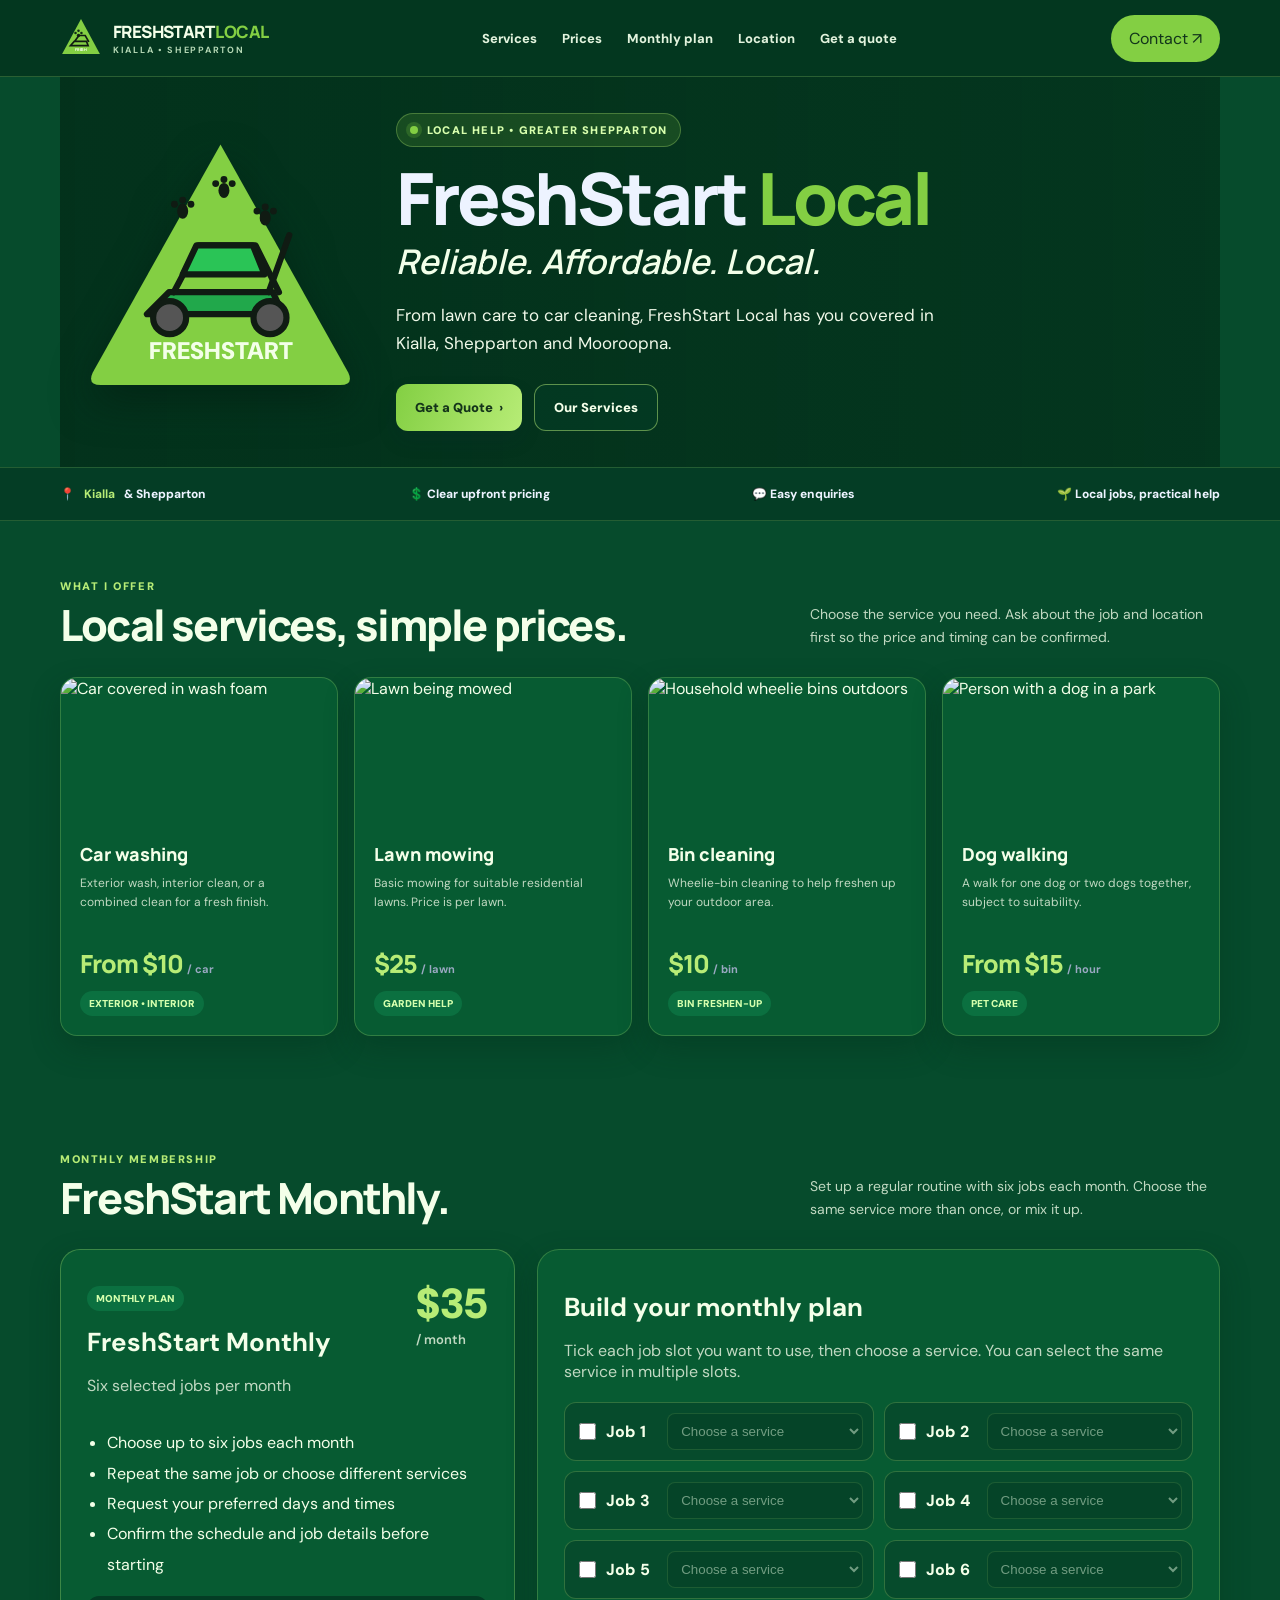
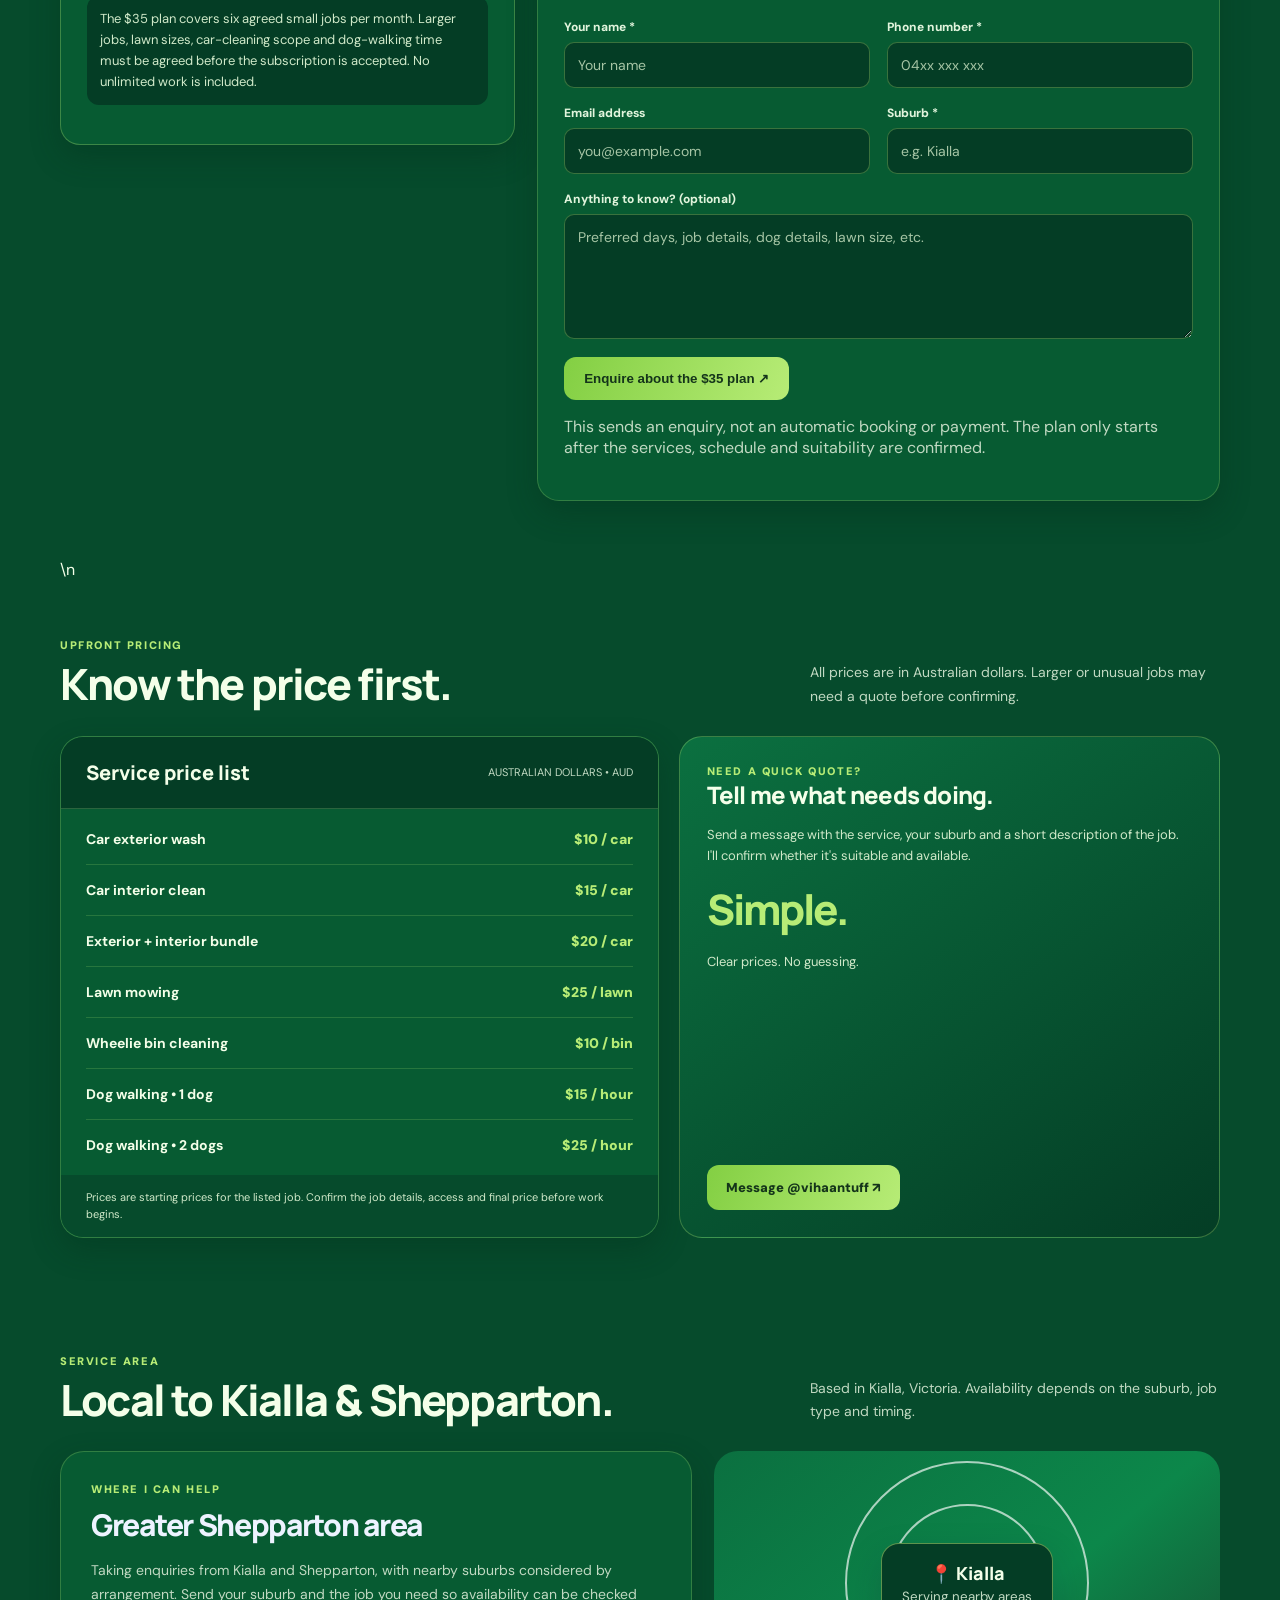
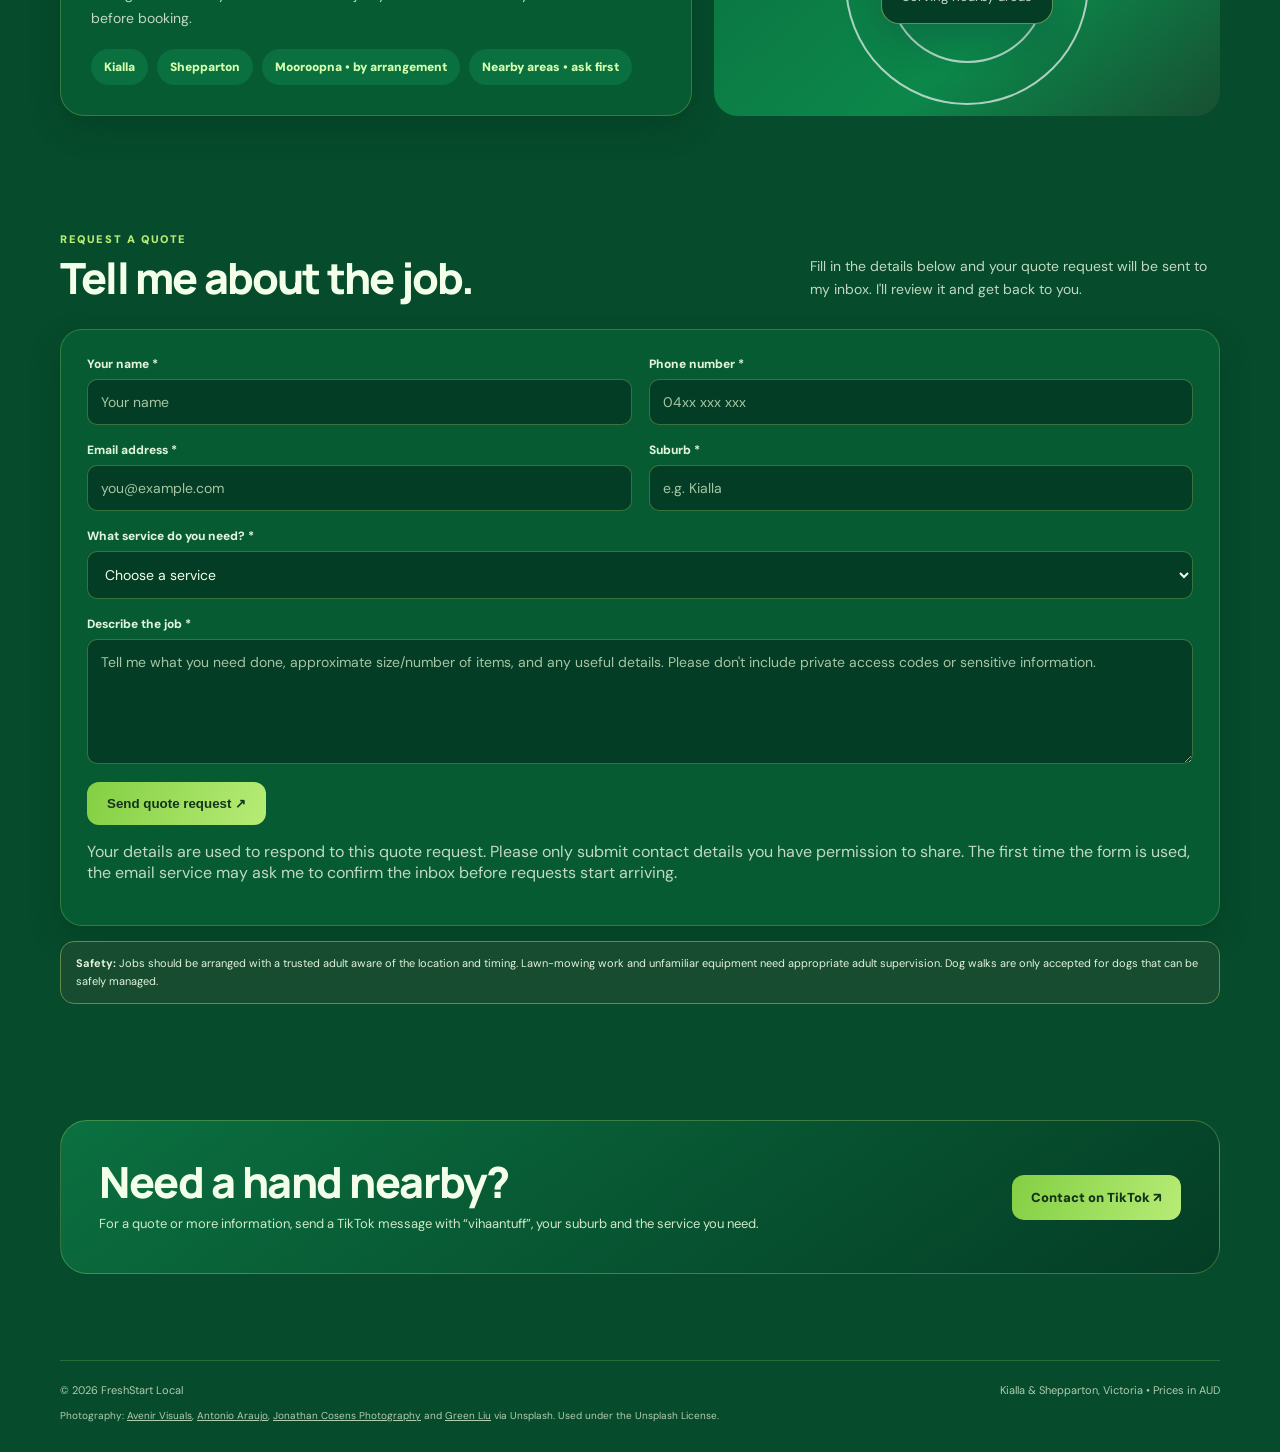
==== local-services/index.html @ d50f47a8 "Add FreshStart $35 monthly six-job subscription plan" ====
<!doctype html>
<html lang="en-AU">
<head>
<meta charset="utf-8">
<meta name="viewport" content="width=device-width,initial-scale=1">
<meta name="theme-color" content="#075b32">
<title>FreshStart Local | Kialla & Shepparton</title>
<meta name="description" content="FreshStart Local offers car washing, lawn mowing, wheelie bin cleaning and dog walking around Kialla and Shepparton, Victoria. Clear local prices.">
<link rel="preconnect" href="https://images.unsplash.com">
<link rel="preconnect" href="https://fonts.googleapis.com">
<link href="https://fonts.googleapis.com/css2?family=DM+Sans:wght@400;500;600;700;800&family=Manrope:wght@400;500;600;700;800&display=swap" rel="stylesheet">
<style>
:root{--navy:#101d35;--navy2:#172b4d;--teal:#12b8a6;--lime:#c7f36b;--orange:#ff9b55;--blue:#3977ef;--paper:#f5f8fc;--muted:#65738a;--line:#e3eaf2;--white:#fff}
*{box-sizing:border-box}html{scroll-behavior:smooth}body{margin:0;background:var(--paper);color:var(--navy);font-family:"DM Sans",sans-serif}a{color:inherit;text-decoration:none}.wrap{width:min(1160px,calc(100% - 40px));margin:auto}
header{position:sticky;top:0;z-index:20;background:#f5f8fceF;backdrop-filter:blur(14px);border-bottom:1px solid #e3eaf2}nav{height:76px;display:flex;align-items:center;justify-content:space-between}.brand{display:flex;align-items:center;gap:11px;font:800 17px Manrope,sans-serif;letter-spacing:-.6px}.brandmark{width:42px;height:42px;border-radius:14px;background:var(--teal);color:white;display:grid;place-items:center;font-size:22px;box-shadow:0 8px 18px #12b8a633}.brand small{display:block;color:var(--muted);font:700 9px "DM Sans";letter-spacing:1.7px;margin-top:1px}.navlinks{display:flex;align-items:center;gap:25px;color:#52627a;font-size:13px;font-weight:800}.navlinks a:hover{color:var(--teal)}.navcta{background:var(--navy);color:white;padding:13px 18px;border-radius:12px}
.hero{padding:56px 0 54px;display:grid;grid-template-columns:.95fr 1.05fr;gap:42px;align-items:center}.eyebrow{display:inline-flex;align-items:center;gap:9px;background:#e3faf6;color:#087f75;padding:9px 13px;border-radius:99px;font-size:11px;font-weight:900;letter-spacing:1.2px;text-transform:uppercase}.dot{height:8px;width:8px;background:var(--teal);border-radius:50%;box-shadow:0 0 0 4px #12b8a622}h1{font:800 clamp(44px,6.2vw,76px)/.98 Manrope,sans-serif;letter-spacing:-4px;margin:22px 0 18px}h1 span{color:var(--teal)}.lead{font-size:17px;line-height:1.7;color:#63728a;max-width:530px}.actions{display:flex;gap:12px;flex-wrap:wrap;margin-top:26px}.btn{display:inline-flex;align-items:center;justify-content:center;padding:14px 19px;border-radius:12px;font-weight:900;font-size:13px}.btn-dark{background:var(--navy);color:white;box-shadow:0 10px 20px #101d3520}.btn-white{background:white;border:1px solid var(--line)}.smallnote{font-size:12px;color:#7c899b;margin-top:18px}.hero-photo{height:440px;position:relative;border-radius:30px;overflow:hidden;background:#d5e8e8;box-shadow:0 25px 60px #182d4a20}.hero-photo img{width:100%;height:100%;object-fit:cover;display:block}.hero-photo:after{content:"";position:absolute;inset:35% 0 0;background:linear-gradient(transparent,#08172bd9)}.hero-label{position:absolute;z-index:2;bottom:25px;left:26px;right:26px;color:white}.hero-label strong{font:800 25px Manrope}.hero-label p{margin:6px 0 0;color:#e1eaf5;font-size:13px}.hero-chip{position:absolute;z-index:3;top:20px;left:20px;background:var(--lime);color:var(--navy);border-radius:99px;padding:10px 14px;font-size:11px;font-weight:900}
.trustbar{background:var(--navy);color:white}.trustin{display:flex;justify-content:space-between;gap:16px;flex-wrap:wrap;padding:18px 0;font-size:12px;font-weight:800}.trustin span{display:flex;gap:9px;align-items:center}.trustin b{color:var(--lime)}
section{padding:76px 0}.sectionhead{display:flex;align-items:end;justify-content:space-between;gap:25px;margin-bottom:28px}.kicker{font-size:11px;letter-spacing:1.6px;text-transform:uppercase;color:var(--teal);font-weight:900}.sectionhead h2{font:800 clamp(30px,4vw,43px)/1.08 Manrope;letter-spacing:-1.8px;margin:9px 0 0}.sectionhead p{max-width:410px;color:var(--muted);line-height:1.65;font-size:14px;margin:0}
.servicegrid{display:grid;grid-template-columns:repeat(4,1fr);gap:16px}.service{background:white;border:1px solid var(--line);border-radius:21px;overflow:hidden;box-shadow:0 8px 24px #1c31500a;transition:.2s}.service:hover{transform:translateY(-5px);box-shadow:0 18px 34px #1c315018}.service img{width:100%;height:164px;object-fit:cover;display:block}.servicebody{padding:19px}.servicebody h3{font:800 18px Manrope;margin:0 0 8px}.servicebody p{font-size:12px;line-height:1.6;color:var(--muted);min-height:58px;margin:0 0 14px}.price{font:800 25px Manrope;color:var(--navy);letter-spacing:-1px}.price small{font:700 11px "DM Sans";color:#8290a2;letter-spacing:0}.tag{display:inline-block;margin-top:10px;padding:6px 9px;border-radius:99px;background:#e7faf6;color:#087f75;font-size:10px;font-weight:900}
.pricing-layout{display:grid;grid-template-columns:1.05fr .95fr;gap:20px;align-items:stretch}.pricebox{background:white;border:1px solid var(--line);border-radius:23px;overflow:hidden}.pricehead{padding:22px 25px;background:var(--navy);color:white;display:flex;justify-content:space-between;align-items:center}.pricehead h3{font:800 20px Manrope;margin:0}.pricehead span{font-size:11px;color:#c4d2e5}.pricelist{padding:5px 25px}.row{display:flex;justify-content:space-between;gap:15px;padding:16px 0;border-bottom:1px solid var(--line);font-size:14px;font-weight:700}.row:last-child{border:0}.row span:last-child{font-weight:900;color:#087f75;white-space:nowrap}.pricehint{padding:14px 25px;background:#f0faf8;color:#55746f;font-size:11px;line-height:1.55}.quote-card{background:#e3faf6;border-radius:23px;padding:27px;display:flex;flex-direction:column;justify-content:space-between}.quote-card h3{font:800 24px Manrope;letter-spacing:-.8px;margin:0 0 10px}.quote-card p{font-size:13px;color:#56716f;line-height:1.65}.quote-card .big{font:800 42px Manrope;color:#087f75;letter-spacing:-2px;margin-top:12px}.quote-card .btn{align-self:flex-start;background:var(--navy);color:white;margin-top:20px}
.location{display:grid;grid-template-columns:1fr .8fr;gap:22px}.location-main{background:white;border:1px solid var(--line);border-radius:24px;padding:30px}.location-main h2{font:800 30px Manrope;letter-spacing:-1.3px;margin:8px 0 12px}.location-main p{color:var(--muted);line-height:1.7;font-size:14px}.pills{display:flex;flex-wrap:wrap;gap:9px;margin-top:18px}.pill{padding:10px 13px;border-radius:99px;background:#e8f0ff;color:#2f5fc2;font-size:12px;font-weight:900}.mapcard{min-height:260px;border-radius:24px;overflow:hidden;position:relative;background:linear-gradient(140deg,#c8f1e9,#dce9ff 60%,#ffe0c4);display:flex;align-items:center;justify-content:center}.mapcard:before,.mapcard:after{content:"";position:absolute;border:2px solid #ffffffa8;border-radius:50%;width:240px;height:240px}.mapcard:after{width:155px;height:155px}.map-pin{position:relative;z-index:2;background:var(--navy);color:white;border-radius:18px;padding:17px 20px;text-align:center;box-shadow:0 15px 35px #10213b35}.map-pin strong{display:block;font:800 18px Manrope}.map-pin small{color:#c9d9ed}
.kitgrid{display:grid;grid-template-columns:1fr 1fr;gap:18px}.kitcard{background:white;border:1px solid var(--line);border-radius:22px;padding:25px}.kitcard h3{font:800 20px Manrope;margin:0 0 14px}.owned{display:flex;flex-wrap:wrap;gap:9px}.owned span{background:#e7faf6;color:#087f75;border-radius:99px;padding:9px 12px;font-size:11px;font-weight:900}.kitcard p{font-size:12px;line-height:1.6;color:var(--muted)}.kitlist{list-style:none;margin:0;padding:0}.kitlist li{display:flex;justify-content:space-between;gap:15px;padding:11px 0;border-bottom:1px solid var(--line);font-size:13px}.kitlist li:last-child{border:0}.kitlist strong{white-space:nowrap}.kit-total{border-top:1px solid var(--line);padding-top:14px;margin-top:12px;display:flex;justify-content:space-between;font-weight:900}.note{background:#fff7e9;border:1px solid #ffe5bd;border-radius:14px;padding:13px 15px;color:#78572c;font-size:11px;line-height:1.6;margin-top:15px}
.contact{background:var(--navy);color:white;border-radius:27px;padding:38px;display:flex;justify-content:space-between;align-items:center;gap:24px}.contact h2{font:800 clamp(30px,4vw,43px)/1.05 Manrope;letter-spacing:-1.5px;margin:0 0 10px}.contact p{color:#bdcbe0;line-height:1.6;font-size:13px;margin:0}.contact .btn{background:var(--lime);color:var(--navy);white-space:nowrap}
footer{padding:28px 0;color:#8491a4;font-size:11px}.foot{border-top:1px solid var(--line);padding-top:22px;display:flex;justify-content:space-between;gap:15px;flex-wrap:wrap}.credits{font-size:10px;color:#8b97a8;line-height:1.7;margin-top:10px}.credits a{text-decoration:underline}
@media(max-width:900px){.hero{grid-template-columns:1fr;gap:25px}.hero-photo{height:350px}.servicegrid{grid-template-columns:repeat(2,1fr)}.pricing-layout,.location{grid-template-columns:1fr}.sectionhead{display:block}.sectionhead p{margin-top:12px}}
@media(max-width:560px){.wrap{width:calc(100% - 28px)}nav{height:66px}.navlinks{gap:12px;font-size:11px}.navlinks a:nth-child(3){display:none}.navcta{padding:10px 11px;font-size:11px}.brand{font-size:14px}.brandmark{width:36px;height:36px}.hero{padding:36px 0 40px}h1{letter-spacing:-2.8px}.lead{font-size:15px}.hero-photo{height:285px}.trustin{font-size:10px;gap:12px}section{padding:55px 0}.servicegrid{gap:10px}.service img{height:120px}.servicebody{padding:13px}.servicebody h3{font-size:15px}.servicebody p{font-size:11px;min-height:74px}.price{font-size:21px}.sectionhead h2{font-size:33px}.formgrid{grid-template-columns:1fr}.field.full{grid-column:auto}.contact{padding:26px;align-items:flex-start;flex-direction:column}.contact .btn{white-space:normal}.pricelist{padding:5px 17px}.pricehead{padding:19px}.location-main{padding:22px}}

/* Original portfolio palette */
:root{--navy:#edf3ff;--navy2:#101a2d;--teal:#65d8f2;--lime:#55e0ad;--orange:#5a9bff;--blue:#5a9bff;--paper:#080d1b;--muted:#9aa9c2;--line:rgba(160,190,255,.13);--white:#101a2d}
body{background:#080d1b;color:#edf3ff}
header{background:rgba(8,13,27,.88);border-color:rgba(160,190,255,.13)}
.brandmark{background:linear-gradient(135deg,#397ee9,#65d8f2);color:#07101f}
.navlinks{color:#bdc9dd}.navlinks a:hover{color:#65d8f2}.navcta,.btn-dark{background:linear-gradient(110deg,#4788ef,#57bce5);color:#06101f}
.eyebrow{background:#101a2d;color:#8eb9ff}.dot{background:#55e0ad;box-shadow:0 0 0 4px #55e0ad22}
h1 span{color:#65d8f2}.lead,.smallnote{color:#9aa9c2}
.hero-photo{box-shadow:0 25px 60px #0006}.hero-chip{background:#55e0ad;color:#07101f}
.trustbar{background:#101a2d;border-top:1px solid rgba(160,190,255,.13);border-bottom:1px solid rgba(160,190,255,.13)}.trustin b{color:#65d8f2}
.kicker{color:#65d8f2}.sectionhead p{color:#9aa9c2}
.service,.pricebox,.location-main,.kitcard{background:#101a2d;border-color:rgba(160,190,255,.13);box-shadow:0 8px 24px #0003}
.servicebody p,.location-main p,.kitcard p{color:#9aa9c2}.servicebody h3,.pricehead h3,.location-main h2,.kitcard h3{color:#edf3ff}
.price{color:#edf3ff}.pricehead{background:#0c1425}.row{border-color:rgba(160,190,255,.13)}.row span:last-child{color:#65d8f2}.pricehint{background:#0c2432;color:#a9c9d8}
.quote-card{background:linear-gradient(145deg,#111f37,#0c1425);border:1px solid #6a9bdb35}.quote-card p{color:#9aa9c2}.quote-card .big{color:#65d8f2}.quote-card .btn{background:linear-gradient(110deg,#4788ef,#57bce5);color:#06101f}
.pill{background:#14294a;color:#8eb9ff}.mapcard{background:linear-gradient(140deg,#14294a,#10233c 60%,#1c2845)}.map-pin{background:#080d1b;border:1px solid #6a9bdb55}
.owned span{background:#0c2432;color:#65d8f2}.kitlist li{border-color:rgba(160,190,255,.13)}
.note{background:#201d2b;border-color:#55452e;color:#e2c99e}
.contact{background:linear-gradient(145deg,#111f37,#0c1425);border:1px solid #6a9bdb35}.contact p{color:#bdc9dd}.contact .btn{background:linear-gradient(110deg,#4788ef,#57bce5);color:#06101f}
footer{color:#8494ae}.foot{border-color:rgba(160,190,255,.13)}.credits{color:#8494ae}
.btn-white{background:#101a2d;border-color:rgba(160,190,255,.2);color:#edf3ff}

/* Match original vihaan.dev palette */
:root{--bg:#080d1b;--panel:#101a2d;--panel2:#0c1425;--text:#edf3ff;--muted:#9aa9c2;--blue:#5a9bff;--cyan:#65d8f2;--mint:#55e0ad;--line:rgba(160,190,255,.13)}
html,body{background:#080d1b;color:#edf3ff}header{background:rgba(8,13,27,.88);border-color:var(--line)}
.brandmark{background:linear-gradient(135deg,#397ee9,#65d8f2);color:#07101f}.brand small,.navlinks{color:#9aa9c2}.navlinks a:hover{color:#65d8f2}
.navcta,.btn-dark,.quote-card .btn,.contact .btn,.formsubmit{background:linear-gradient(110deg,#4788ef,#57bce5);color:#06101f}
.eyebrow{background:#101a2d;color:#8eb9ff;border:1px solid var(--line)}.dot{background:#55e0ad}
h1,h2,h3,.servicebody h3,.pricehead h3,.location-main h2,.kitcard h3{color:#edf3ff}h1 span{color:#65d8f2}
.lead,.smallnote,.sectionhead p,.servicebody p,.location-main p,.kitcard p{color:#9aa9c2}.btn-white{background:#101a2d;border:1px solid var(--line);color:#edf3ff}
.hero-photo{box-shadow:0 25px 60px #0006}.hero-chip{background:#55e0ad;color:#07101f}
.trustbar{background:#101a2d;border-block:1px solid var(--line)}.trustin{color:#edf3ff}.trustin b,.kicker{color:#65d8f2}
.service,.pricebox,.location-main,.kitcard,.quoteform{background:#101a2d;border:1px solid var(--line);box-shadow:0 12px 34px #0003}
.pricehead{background:#0c1425;border-bottom:1px solid var(--line)}.pricehead span{color:#9aa9c2}.pricelist{background:#101a2d}
.row,.kitlist li{border-color:var(--line);color:#edf3ff}.row span:last-child,.price,.kitlist strong{color:#65d8f2}.price small{color:#9aa9c2}
.tag,.owned span{background:#0c2432;color:#65d8f2}.pricehint{background:#0c2432;color:#a9c9d8}
.quote-card,.contact{background:linear-gradient(145deg,#111f37,#0c1425);border:1px solid #6a9bdb35}.quote-card p,.contact p{color:#9aa9c2}.quote-card .big{color:#65d8f2}
.pill{background:#14294a;color:#8eb9ff}.mapcard{background:linear-gradient(140deg,#14294a,#10233c 60%,#1c2845)}.map-pin{background:#080d1b;color:#edf3ff;border:1px solid #6a9bdb55}.map-pin small{color:#9aa9c2}
.note{background:#201d2b;border:1px solid #55452e;color:#e2c99e}
.quoteform{border-radius:22px;padding:26px}.formgrid{display:grid;grid-template-columns:1fr 1fr;gap:17px}.field{display:flex;flex-direction:column;gap:7px}.field.full{grid-column:1/-1}.field label{font-size:12px;font-weight:800;color:#bdc9dd}
.field input,.field select,.field textarea{width:100%;border:1px solid rgba(160,190,255,.2);border-radius:10px;background:#0c1425;color:#edf3ff;padding:13px;font:14px "DM Sans",sans-serif}.field input::placeholder,.field textarea::placeholder{color:#71829e}.field textarea{min-height:125px;resize:vertical}
.formhint,footer,.credits{color:#8494ae}.foot{border-color:var(--line)}
@media(max-width:560px){.formgrid{grid-template-columns:1fr}.field.full{grid-column:auto}.quoteform{padding:18px}}
/* FreshStart green homepage */:root{--lime:#83cf43;--line:rgba(183,236,150,.22)}html,body{background:#064b2c;color:#f4ffe9}header{background:rgba(4,55,31,.97);border-color:rgba(183,236,118,.22)}.brand{color:#f4ffe9}.brandmark{background:transparent;box-shadow:none;border-radius:0}.brand em{font-style:normal;color:#83cf43}.brand small{color:#b5d8b5}.navlinks{color:#e2f3dd}.navlinks a:hover{color:#b7ec76}.navcta{background:#83cf43;color:#12351b;border-radius:99px}.hero{padding:36px 20px;min-height:340px;grid-template-columns:1fr;background:linear-gradient(90deg,rgba(3,49,27,.97),rgba(3,49,27,.82)),url('https://images.unsplash.com/photo-1500382017468-9049fed747ef?auto=format&fit=crop&w=1800&q=85') center/cover}.hero>div:first-child{display:grid;grid-template-columns:280px 1fr;gap:36px;align-items:center}.brand-hero{display:flex;justify-content:center}.logo-large{width:min(100%,275px);filter:drop-shadow(0 15px 20px #001d0f88)}.logo-large svg{width:100%;height:auto}.hero-copy h1{font-size:clamp(45px,6vw,72px);letter-spacing:-3px;margin:16px 0 4px}.hero-copy h1 span{color:#83cf43}.hero-copy h2{font:italic 600 clamp(22px,3vw,34px) Manrope;margin:0 0 10px;color:#f2ffe9}.hero-copy .lead{color:#f0f9e9;max-width:580px}.hero-photo{display:none}.eyebrow{background:rgba(131,207,67,.16);color:#d8ffad;border:1px solid rgba(183,236,118,.3)}.dot{background:#83cf43;box-shadow:0 0 0 4px #83cf4333}.btn-dark{background:linear-gradient(110deg,#83cf43,#b7ec76);color:#14341a}.btn-white{background:rgba(4,61,37,.65);border:1px solid #b7ec7680;color:#f4ffe9}.smallnote{color:#c5dfc0}.trustbar{background:#043d25;border-block:1px solid rgba(183,236,118,.18)}.trustin b,.kicker{color:#b7ec76}section{padding:58px 0}.sectionhead h2{color:#f4ffe9}.sectionhead p{color:#c1d9c2}.service,.pricebox,.location-main,.quoteform{background:#075b32;border:1px solid rgba(183,236,118,.24);box-shadow:0 12px 30px #002d1850}.service{border-radius:17px}.service img{height:145px}.servicebody h3{color:#f4ffe9}.servicebody p,.location-main p{color:#c1d9c2}.price{color:#b7ec76}.tag{background:#0b7040;color:#d5ffad}.pricehead{background:#043d25}.pricehead h3{color:#f4ffe9}.pricehead span{color:#c1d9c2}.pricelist{background:#075b32}.row{border-color:rgba(183,236,118,.18);color:#f4ffe9}.row span:last-child{color:#b7ec76}.pricehint{background:#064b2c;color:#d0e9c9}.quote-card,.contact{background:linear-gradient(145deg,#0b7040,#043d25);border:1px solid rgba(183,236,118,.3)}.quote-card h3,.contact h2{color:#f4ffe9}.quote-card p,.contact p{color:#d0e9c9}.quote-card .big{color:#b7ec76}.quote-card .btn,.contact .btn,.formsubmit{background:linear-gradient(110deg,#83cf43,#b7ec76);color:#14341a}.pill{background:#0b7040;color:#d5ffad}.mapcard{background:linear-gradient(140deg,#0b7040,#0c874a 60%,#174f32)}.map-pin{background:#043d25;border:1px solid #b7ec7680;color:#f4ffe9}.map-pin small{color:#c1d9c2}.field label{color:#e1f4dc}.field input,.field select,.field textarea{background:#043d25;border:1px solid rgba(183,236,118,.3);color:#f4ffe9}.field input::placeholder,.field textarea::placeholder{color:#a6c5a5}.formsubmit{border:0;border-radius:12px;padding:14px 20px;font-weight:900;cursor:pointer;margin-top:18px}.formhint{color:#c1d9c2}.note{background:#174c31;border-color:#5d8c4c;color:#e1f4dc}.foot{border-color:rgba(183,236,118,.2)}footer,.credits{color:#b1cdb0}@media(max-width:900px){.hero>div:first-child{grid-template-columns:220px 1fr;gap:20px}}@media(max-width:600px){.hero>div:first-child{grid-template-columns:1fr;text-align:center;gap:8px}.logo-large{width:165px}.hero-copy{padding:8px 0}.hero-copy h1{font-size:48px}.hero-copy .actions{justify-content:center}.navlinks{gap:10px}.navlinks a:nth-child(3){display:none}.service img{height:120px}}/* Monthly membership styles */.subscription-layout{display:grid;grid-template-columns:.8fr 1.2fr;gap:22px;align-items:start}.subscription-card{background:#075b32;border:1px solid rgba(183,236,118,.3);border-radius:20px;padding:26px;box-shadow:0 12px 30px #002d1850}.subscription-top{display:flex;justify-content:space-between;gap:16px;align-items:flex-start}.subscription-top h3,.subscription-form h3{font-size:26px;margin:14px 0 5px;color:#f4ffe9}.subscription-top p,.subscription-form>p{color:#c1d9c2}.subscription-price{font-size:42px;font-weight:900;color:#b7ec76;white-space:nowrap}.subscription-price small{display:block;font-size:13px;color:#c1d9c2;font-weight:600}.subscription-points{padding-left:20px;color:#f4ffe9;line-height:1.9}.subscription-note{padding:13px;border-radius:12px;background:#043d25;color:#d0e9c9;font-size:13px;line-height:1.6}.subscription-form{display:block}.subscription-slots{display:grid;grid-template-columns:1fr 1fr;gap:10px;margin:20px 0}.subscription-slot{display:flex;align-items:center;gap:10px;padding:10px;border:1px solid rgba(183,236,118,.24);border-radius:12px;background:#064b2c}.subscription-slot label{display:flex;align-items:center;gap:7px;min-width:82px;color:#f4ffe9;font-weight:800}.subscription-slot input{accent-color:#83cf43;width:17px;height:17px}.subscription-slot select{min-width:0;width:100%;padding:9px;background:#043d25;color:#f4ffe9;border:1px solid rgba(183,236,118,.3);border-radius:8px}.subscription-slot select:disabled{opacity:.45}.subscription-form .field textarea{width:100%;resize:vertical}@media(max-width:800px){.subscription-layout{grid-template-columns:1fr}}@media(max-width:540px){.subscription-slots{grid-template-columns:1fr}.subscription-top{flex-wrap:wrap}}</style>
</head>
<body>
<header><div class="wrap"><nav><a class="brand" href="#top"><span class="brandmark"><svg viewBox="0 0 100 100" aria-hidden="true"><path d="M50 5 95 88H5Z" fill="#83cf43"/><g fill="#102b18"><circle cx="37" cy="38" r="3"/><circle cx="44" cy="33" r="3"/><circle cx="51" cy="38" r="3"/><circle cx="44" cy="44" r="4"/></g><path d="M25 68h42l-4-10H34zM35 58l10-14h15l8 14" fill="none" stroke="#101b13" stroke-width="4" stroke-linecap="round"/><text x="50" y="82" font-size="9" text-anchor="middle" font-weight="900" fill="#fff">FRESH</text></svg></span><span>FRESHSTART <em>LOCAL</em><small>KIALLA • SHEPPARTON</small></span></a><div class="navlinks"><a href="#services">Services</a><a href="#prices">Prices</a><a href="#monthly">Monthly plan</a><a href="#location">Location</a><a href="#quote">Get a quote</a></div><a class="navcta" href="https://www.tiktok.com/@vihaantuff" target="_blank" rel="noopener">Contact ↗</a></nav></div></header>
<main id="top">
<div class="wrap"><section class="hero">
<div><div class="brand-hero"><div class="logo-large"><svg viewBox="0 0 400 400" role="img" aria-label="FreshStart Local lawn care logo"><path d="M200 18 386 350Q394 368 374 368H26Q6 368 14 350Z" fill="#83cf43"/><g fill="#101b13"><g transform="translate(145 115)"><ellipse rx="8" ry="11"/><circle cx="-12" cy="-10" r="5"/><circle cy="-16" r="5"/><circle cx="12" cy="-10" r="5"/></g><g transform="translate(205 85)"><ellipse rx="8" ry="11"/><circle cx="-12" cy="-10" r="5"/><circle cy="-16" r="5"/><circle cx="12" cy="-10" r="5"/></g><g transform="translate(265 125)"><ellipse rx="8" ry="11"/><circle cx="-12" cy="-10" r="5"/><circle cy="-16" r="5"/><circle cx="12" cy="-10" r="5"/></g></g><g stroke="#101b13" stroke-width="9" stroke-linecap="round" stroke-linejoin="round"><path d="M93 265h198l-15-32H125z" fill="#21a84b"/><path d="m132 233 36-68h83l34 68" fill="none"/><path d="M165 165h82l17 42h-119z" fill="#2ac456"/><path d="M270 233 300 150" fill="none"/><circle cx="126" cy="270" r="24" fill="#555"/><circle cx="272" cy="270" r="24" fill="#555"/></g><text x="200" y="330" font-size="35" font-weight="900" text-anchor="middle" fill="#f3ffe8">FRESHSTART</text></svg></div></div><div class="hero-copy"><div class="eyebrow"><span class="dot"></span> LOCAL HELP • GREATER SHEPPARTON</div><h1>FreshStart <span>Local</span></h1><h2>Reliable. Affordable. Local.</h2><p class="lead">From lawn care to car cleaning, FreshStart Local has you covered in Kialla, Shepparton and Mooroopna.</p><div class="actions"><a class="btn btn-dark" href="#quote">Get a Quote&nbsp; ›</a><a class="btn btn-white" href="#services">Our Services</a></div></div></div>
<div class="hero-photo"><img src="https://images.unsplash.com/photo-1769641156620-48f014424c4f?auto=format&fit=crop&w=1500&q=85" alt="Car being washed with cleaning foam"><span class="hero-chip">LOCAL • RELIABLE • FAIR PRICES</span><div class="hero-label"><strong>Get the little jobs sorted.</strong><p>Car care, garden help, clean bins and dog walking.</p></div></div>
</section></div>
<div class="trustbar"><div class="wrap trustin"><span>📍 <b>Kialla</b> & Shepparton</span><span>💲 Clear upfront pricing</span><span>💬 Easy enquiries</span><span>🌱 Local jobs, practical help</span></div></div>
<div class="wrap">
<section id="services"><div class="sectionhead"><div><div class="kicker">WHAT I OFFER</div><h2>Local services, simple prices.</h2></div><p>Choose the service you need. Ask about the job and location first so the price and timing can be confirmed.</p></div>
<div class="servicegrid">
<article class="service"><img src="https://images.unsplash.com/photo-1769641156620-48f014424c4f?auto=format&fit=crop&w=900&q=80" alt="Car covered in wash foam"><div class="servicebody"><h3>Car washing</h3><p>Exterior wash, interior clean, or a combined clean for a fresh finish.</p><div class="price">From $10 <small>/ car</small></div><span class="tag">EXTERIOR • INTERIOR</span></div></article>
<article class="service"><img src="https://images.unsplash.com/photo-1731082686849-d2e0a4d2c70c?auto=format&fit=crop&w=900&q=80" alt="Lawn being mowed"><div class="servicebody"><h3>Lawn mowing</h3><p>Basic mowing for suitable residential lawns. Price is per lawn.</p><div class="price">$25 <small>/ lawn</small></div><span class="tag">GARDEN HELP</span></div></article>
<article class="service"><img src="https://images.unsplash.com/photo-1777713174894-95c5e22768f4?auto=format&fit=crop&w=900&q=80" alt="Household wheelie bins outdoors"><div class="servicebody"><h3>Bin cleaning</h3><p>Wheelie-bin cleaning to help freshen up your outdoor area.</p><div class="price">$10 <small>/ bin</small></div><span class="tag">BIN FRESHEN-UP</span></div></article>
<article class="service"><img src="https://images.unsplash.com/photo-1720217262485-712d74a2e76c?auto=format&fit=crop&w=900&q=80" alt="Person with a dog in a park"><div class="servicebody"><h3>Dog walking</h3><p>A walk for one dog or two dogs together, subject to suitability.</p><div class="price">From $15 <small>/ hour</small></div><span class="tag">PET CARE</span></div></article>
</div></section>
<section id="monthly"><div class="sectionhead"><div><div class="kicker">MONTHLY MEMBERSHIP</div><h2>FreshStart Monthly.</h2></div><p>Set up a regular routine with six jobs each month. Choose the same service more than once, or mix it up.</p></div>
<div class="subscription-layout"><div class="subscription-card"><div class="subscription-top"><div><span class="tag">MONTHLY PLAN</span><h3>FreshStart Monthly</h3><p>Six selected jobs per month</p></div><div class="subscription-price">$35<small>/ month</small></div></div><ul class="subscription-points"><li>Choose up to six jobs each month</li><li>Repeat the same job or choose different services</li><li>Request your preferred days and times</li><li>Confirm the schedule and job details before starting</li></ul><p class="subscription-note">The $35 plan covers six agreed small jobs per month. Larger jobs, lawn sizes, car-cleaning scope and dog-walking time must be agreed before the subscription is accepted. No unlimited work is included.</p></div>
<form class="quoteform subscription-form" action="https://formsubmit.co/vihaanchillguy@gmail.com" method="POST">
<input type="hidden" name="_subject" value="FreshStart Monthly subscription enquiry"><input type="hidden" name="_template" value="table"><input type="hidden" name="_captcha" value="true">
<h3>Build your monthly plan</h3><p>Tick each job slot you want to use, then choose a service. You can select the same service in multiple slots.</p>
<div class="subscription-slots">
<div class="subscription-slot"><label><input type="checkbox" name="Include job 1" value="Yes" class="job-check" data-slot="1"> Job 1</label><select name="Job 1" aria-label="Choose service for job 1" disabled><option value="">Choose a service</option><option>Car exterior wash</option><option>Car interior clean</option><option>Car exterior + interior</option><option>Lawn mowing</option><option>Wheelie bin cleaning</option><option>Dog walking</option></select></div><div class="subscription-slot"><label><input type="checkbox" name="Include job 2" value="Yes" class="job-check" data-slot="2"> Job 2</label><select name="Job 2" aria-label="Choose service for job 2" disabled><option value="">Choose a service</option><option>Car exterior wash</option><option>Car interior clean</option><option>Car exterior + interior</option><option>Lawn mowing</option><option>Wheelie bin cleaning</option><option>Dog walking</option></select></div><div class="subscription-slot"><label><input type="checkbox" name="Include job 3" value="Yes" class="job-check" data-slot="3"> Job 3</label><select name="Job 3" aria-label="Choose service for job 3" disabled><option value="">Choose a service</option><option>Car exterior wash</option><option>Car interior clean</option><option>Car exterior + interior</option><option>Lawn mowing</option><option>Wheelie bin cleaning</option><option>Dog walking</option></select></div><div class="subscription-slot"><label><input type="checkbox" name="Include job 4" value="Yes" class="job-check" data-slot="4"> Job 4</label><select name="Job 4" aria-label="Choose service for job 4" disabled><option value="">Choose a service</option><option>Car exterior wash</option><option>Car interior clean</option><option>Car exterior + interior</option><option>Lawn mowing</option><option>Wheelie bin cleaning</option><option>Dog walking</option></select></div><div class="subscription-slot"><label><input type="checkbox" name="Include job 5" value="Yes" class="job-check" data-slot="5"> Job 5</label><select name="Job 5" aria-label="Choose service for job 5" disabled><option value="">Choose a service</option><option>Car exterior wash</option><option>Car interior clean</option><option>Car exterior + interior</option><option>Lawn mowing</option><option>Wheelie bin cleaning</option><option>Dog walking</option></select></div><div class="subscription-slot"><label><input type="checkbox" name="Include job 6" value="Yes" class="job-check" data-slot="6"> Job 6</label><select name="Job 6" aria-label="Choose service for job 6" disabled><option value="">Choose a service</option><option>Car exterior wash</option><option>Car interior clean</option><option>Car exterior + interior</option><option>Lawn mowing</option><option>Wheelie bin cleaning</option><option>Dog walking</option></select></div>
</div>
<div class="formgrid"><div class="field"><label for="mname">Your name *</label><input id="mname" name="Name" required maxlength="80" placeholder="Your name"></div><div class="field"><label for="mphone">Phone number *</label><input id="mphone" name="Phone number" type="tel" required maxlength="30" placeholder="04xx xxx xxx"></div><div class="field"><label for="memail">Email address</label><input id="memail" name="Email" type="email" maxlength="120" placeholder="you@example.com"></div><div class="field"><label for="msuburb">Suburb *</label><input id="msuburb" name="Suburb" required maxlength="80" placeholder="e.g. Kialla"></div><div class="field full"><label for="mnotes">Anything to know? (optional)</label><textarea id="mnotes" name="Notes" rows="3" maxlength="500" placeholder="Preferred days, job details, dog details, lawn size, etc."></textarea></div></div>
<button class="formsubmit" type="submit">Enquire about the $35 plan ↗</button><p class="formhint">This sends an enquiry, not an automatic booking or payment. The plan only starts after the services, schedule and suitability are confirmed.</p>
</form></div></section>\n<section id="prices"><div class="sectionhead"><div><div class="kicker">UPFRONT PRICING</div><h2>Know the price first.</h2></div><p>All prices are in Australian dollars. Larger or unusual jobs may need a quote before confirming.</p></div>
<div class="pricing-layout"><div class="pricebox"><div class="pricehead"><h3>Service price list</h3><span>AUSTRALIAN DOLLARS • AUD</span></div><div class="pricelist">
<div class="row"><span>Car exterior wash</span><span>$10 / car</span></div><div class="row"><span>Car interior clean</span><span>$15 / car</span></div><div class="row"><span>Exterior + interior bundle</span><span>$20 / car</span></div><div class="row"><span>Lawn mowing</span><span>$25 / lawn</span></div><div class="row"><span>Wheelie bin cleaning</span><span>$10 / bin</span></div><div class="row"><span>Dog walking • 1 dog</span><span>$15 / hour</span></div><div class="row"><span>Dog walking • 2 dogs</span><span>$25 / hour</span></div>
</div><div class="pricehint">Prices are starting prices for the listed job. Confirm the job details, access and final price before work begins.</div></div>
<div class="quote-card"><div><div class="kicker">NEED A QUICK QUOTE?</div><h3>Tell me what needs doing.</h3><p>Send a message with the service, your suburb and a short description of the job. I'll confirm whether it's suitable and available.</p><div class="big">Simple.</div><p>Clear prices. No guessing.</p></div><a class="btn" href="https://www.tiktok.com/@vihaantuff" target="_blank" rel="noopener">Message @vihaantuff ↗</a></div></div>
</section>
<section id="location"><div class="sectionhead"><div><div class="kicker">SERVICE AREA</div><h2>Local to Kialla & Shepparton.</h2></div><p>Based in Kialla, Victoria. Availability depends on the suburb, job type and timing.</p></div>
<div class="location"><div class="location-main"><div class="kicker">WHERE I CAN HELP</div><h2>Greater Shepparton area</h2><p>Taking enquiries from Kialla and Shepparton, with nearby suburbs considered by arrangement. Send your suburb and the job you need so availability can be checked before booking.</p><div class="pills"><span class="pill">Kialla</span><span class="pill">Shepparton</span><span class="pill">Mooroopna • by arrangement</span><span class="pill">Nearby areas • ask first</span></div></div><div class="mapcard"><div class="map-pin"><strong>📍 Kialla</strong><small>Serving nearby areas</small></div></div></div></section>
<section id="quote"><div class="sectionhead"><div><div class="kicker">REQUEST A QUOTE</div><h2>Tell me about the job.</h2></div><p>Fill in the details below and your quote request will be sent to my inbox. I'll review it and get back to you.</p></div>
<form class="quoteform" action="https://formsubmit.co/vihaanchillguy@gmail.com" method="POST">
<input type="hidden" name="_subject" value="New FreshStart Local quote request">
<input type="hidden" name="_template" value="table">
<input type="hidden" name="_captcha" value="true">
<div class="formgrid">
<div class="field"><label for="qname">Your name *</label><input id="qname" name="Name" autocomplete="name" required maxlength="80" placeholder="Your name"></div>
<div class="field"><label for="qphone">Phone number *</label><input id="qphone" name="Phone number" type="tel" autocomplete="tel" required maxlength="30" placeholder="04xx xxx xxx"></div>
<div class="field"><label for="qemail">Email address *</label><input id="qemail" name="Email" type="email" autocomplete="email" required maxlength="120" placeholder="you@example.com"></div>
<div class="field"><label for="qsuburb">Suburb *</label><input id="qsuburb" name="Suburb" required maxlength="80" placeholder="e.g. Kialla"></div>
<div class="field full"><label for="qservice">What service do you need? *</label><select id="qservice" name="Service" required><option value="">Choose a service</option><option>Car exterior wash</option><option>Car interior clean</option><option>Car exterior + interior</option><option>Lawn mowing</option><option>Wheelie bin cleaning</option><option>Dog walking</option><option>Other / multiple services</option></select></div>
<div class="field full"><label for="qdetails">Describe the job *</label><textarea id="qdetails" name="Job description" required maxlength="1500" placeholder="Tell me what you need done, approximate size/number of items, and any useful details. Please don't include private access codes or sensitive information."></textarea></div>
</div>
<button class="formsubmit" type="submit">Send quote request ↗</button>
<p class="formhint">Your details are used to respond to this quote request. Please only submit contact details you have permission to share. The first time the form is used, the email service may ask me to confirm the inbox before requests start arriving.</p>
</form>
<div class="note"><strong>Safety:</strong> Jobs should be arranged with a trusted adult aware of the location and timing. Lawn-mowing work and unfamiliar equipment need appropriate adult supervision. Dog walks are only accepted for dogs that can be safely managed.</div>
</section>
<section><div class="contact"><div><h2>Need a hand nearby?</h2><p>For a quote or more information, send a TikTok message with “vihaantuff”, your suburb and the service you need.</p></div><a class="btn" href="https://www.tiktok.com/@vihaantuff" target="_blank" rel="noopener">Contact on TikTok ↗</a></div></section>
</div>
</main>
<footer><div class="wrap foot"><span>© 2026 FreshStart Local</span><span>Kialla & Shepparton, Victoria • Prices in AUD</span></div><div class="wrap credits">Photography: <a href="https://unsplash.com/photos/man-washing-a-car-covered-in-foam-8s9GAPUMimY" target="_blank" rel="noopener">Avenir Visuals</a>, <a href="https://unsplash.com/photos/a-man-mowing-the-grass-with-a-lawnmower-X5ThSAAa-Rg" target="_blank" rel="noopener">Antonio Araujo</a>, <a href="https://unsplash.com/photos/two-trash-bins-with-dg-f-markings-under-a-tree-Mrg6b6HSXgQ" target="_blank" rel="noopener">Jonathan Cosens Photography</a> and <a href="https://unsplash.com/photos/a-person-and-a-dog-in-a-park-V1DP_Tg7nYY" target="_blank" rel="noopener">Green Liu</a> via Unsplash. Used under the Unsplash License.</div></footer>
<script>document.querySelectorAll('.job-check').forEach(box=>{box.addEventListener('change',()=>{const select=box.closest('.subscription-slot').querySelector('select');select.disabled=!box.checked;select.required=box.checked;if(!box.checked)select.value='';});});document.querySelector('.subscription-form')?.addEventListener('submit',event=>{const selected=[...document.querySelectorAll('.job-check:checked')];if(selected.length!==6){event.preventDefault();alert('Please select all six monthly job slots.');return;}if(selected.some(box=>!box.closest('.subscription-slot').querySelector('select').value)){event.preventDefault();alert('Please choose a service for each selected job slot.');}});</script></body></html>
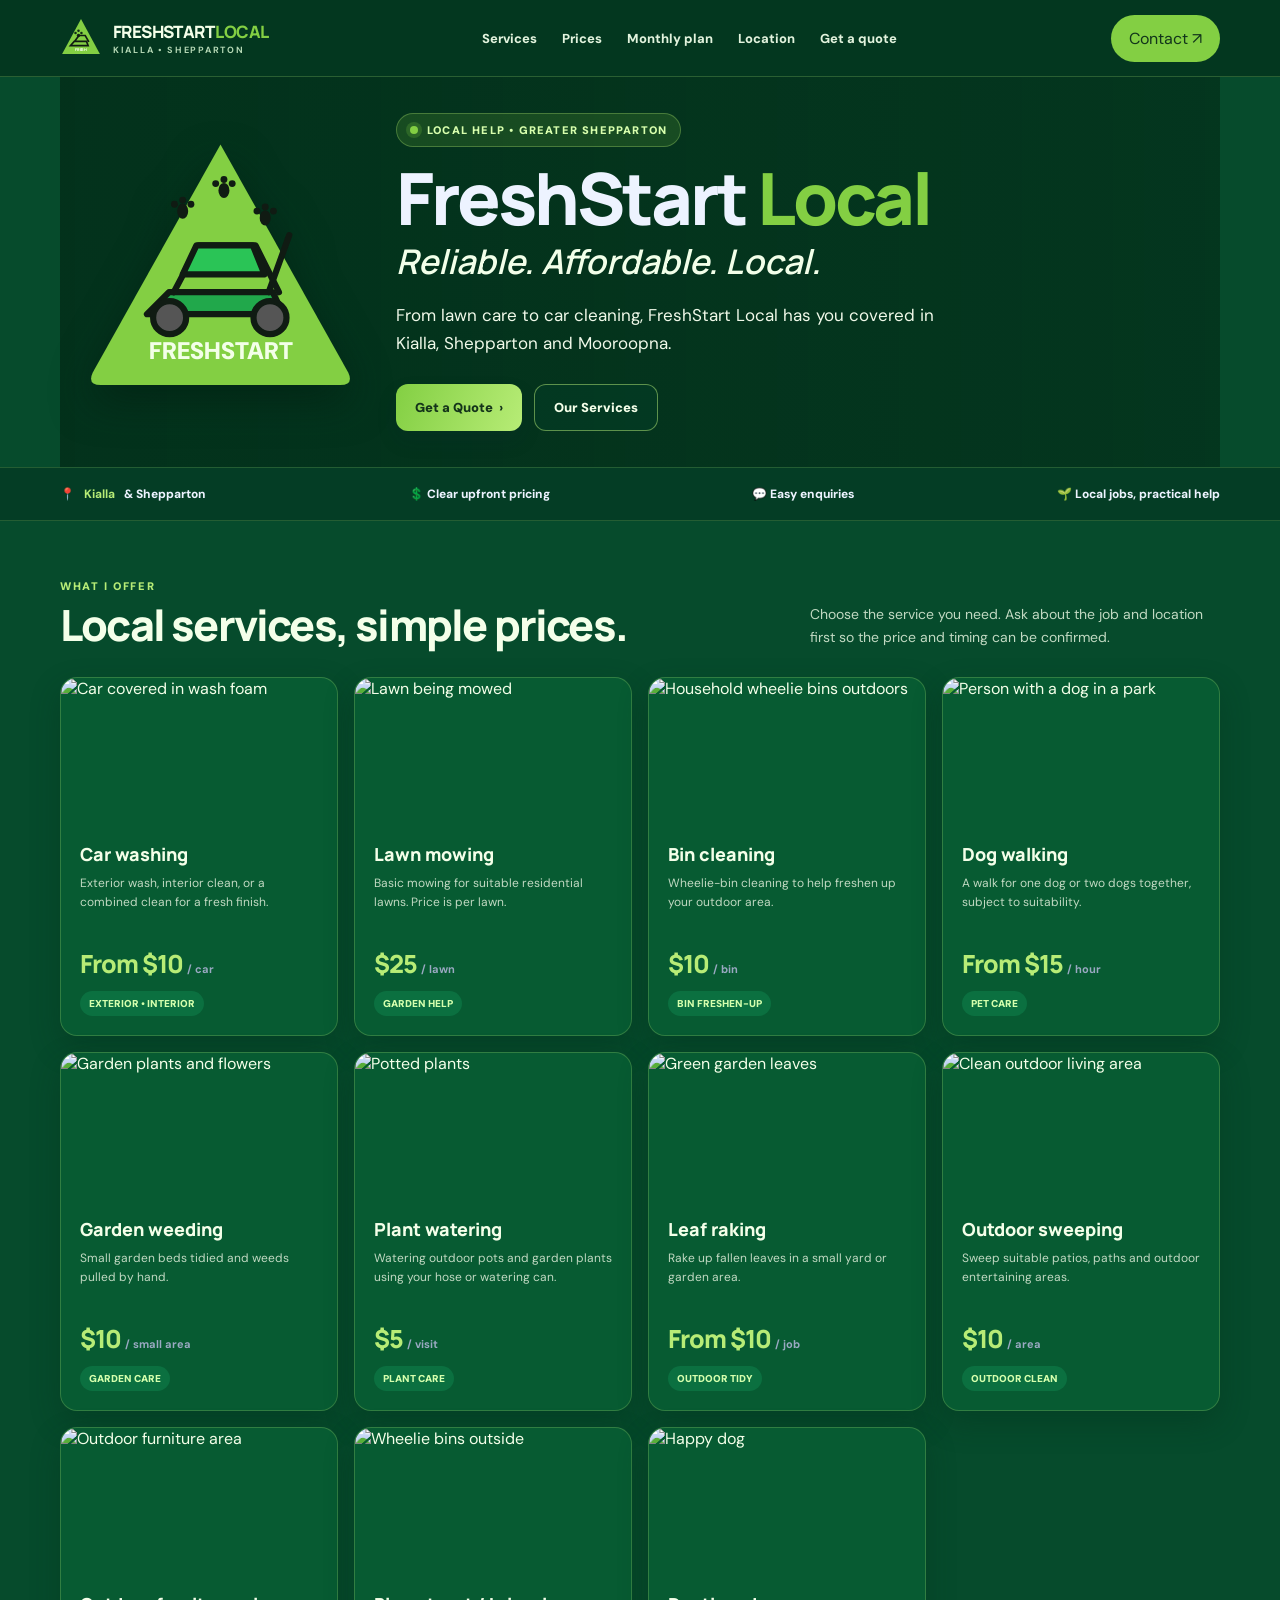
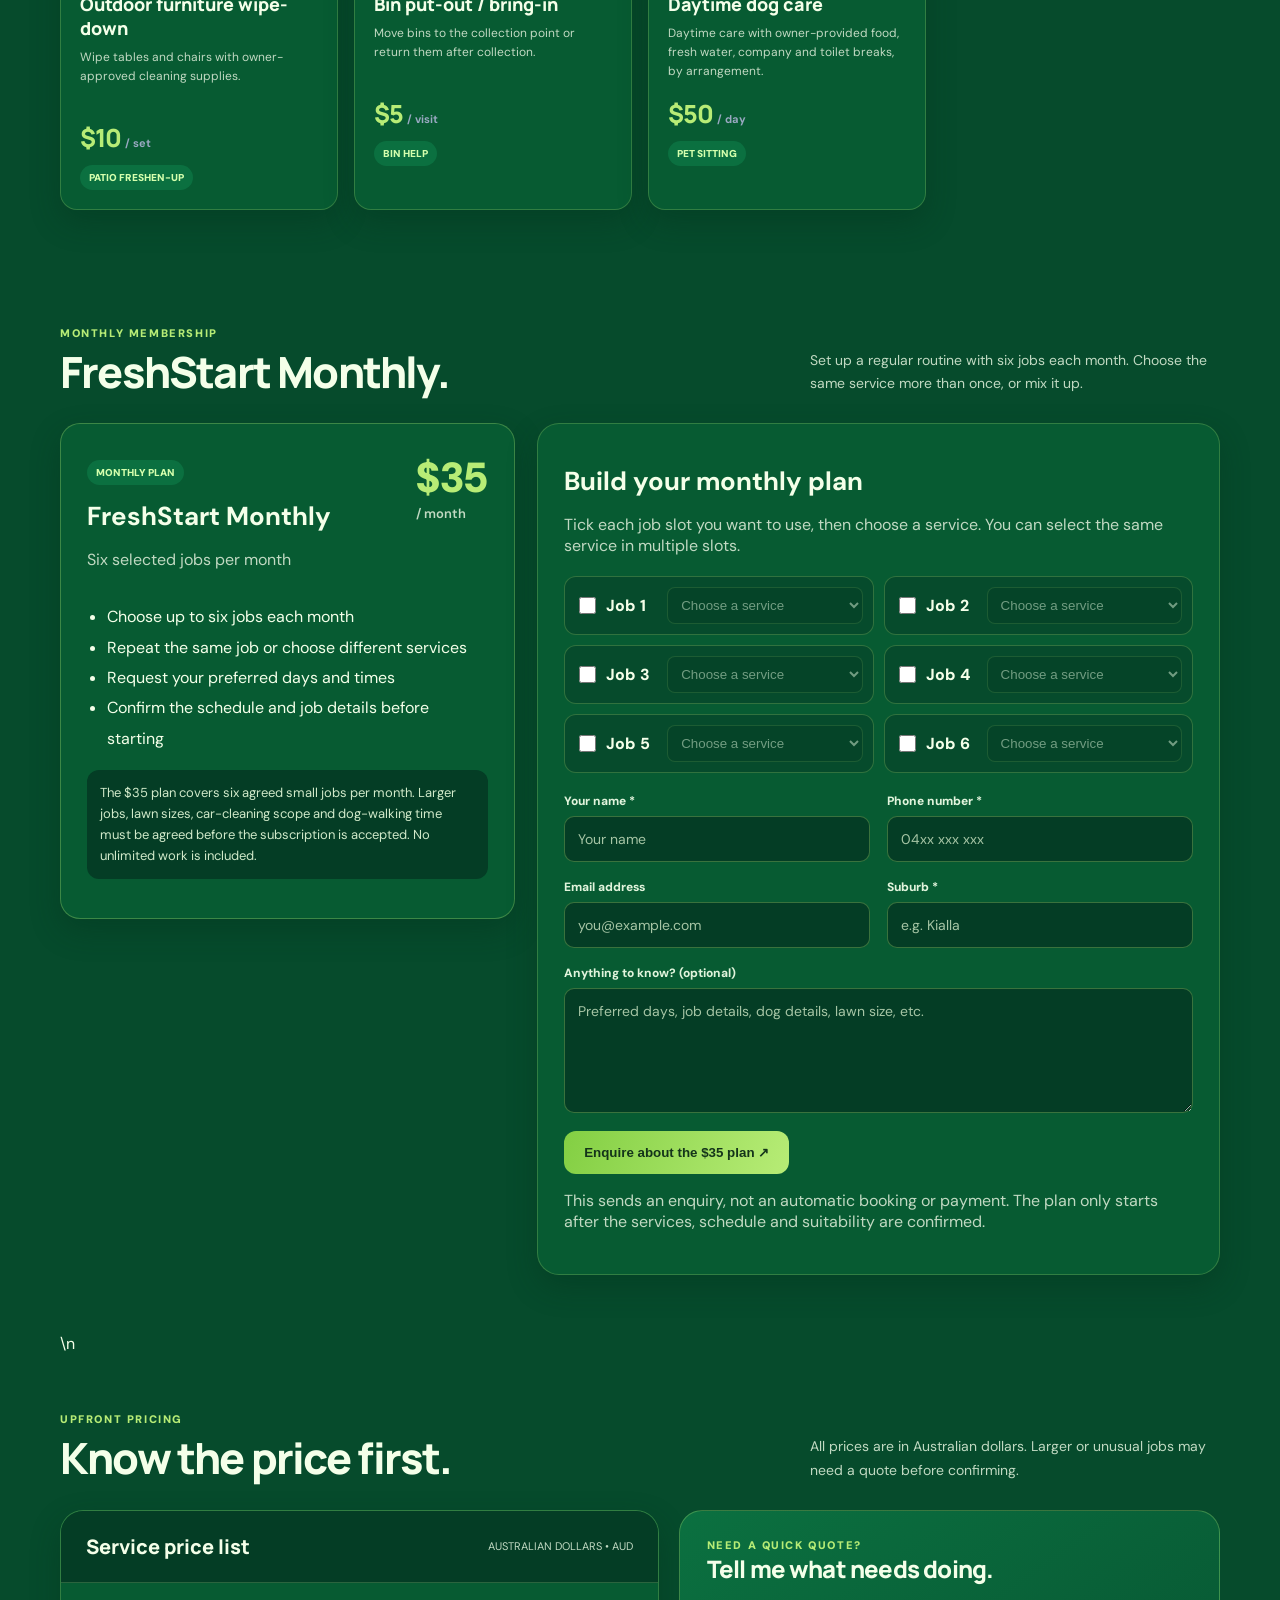
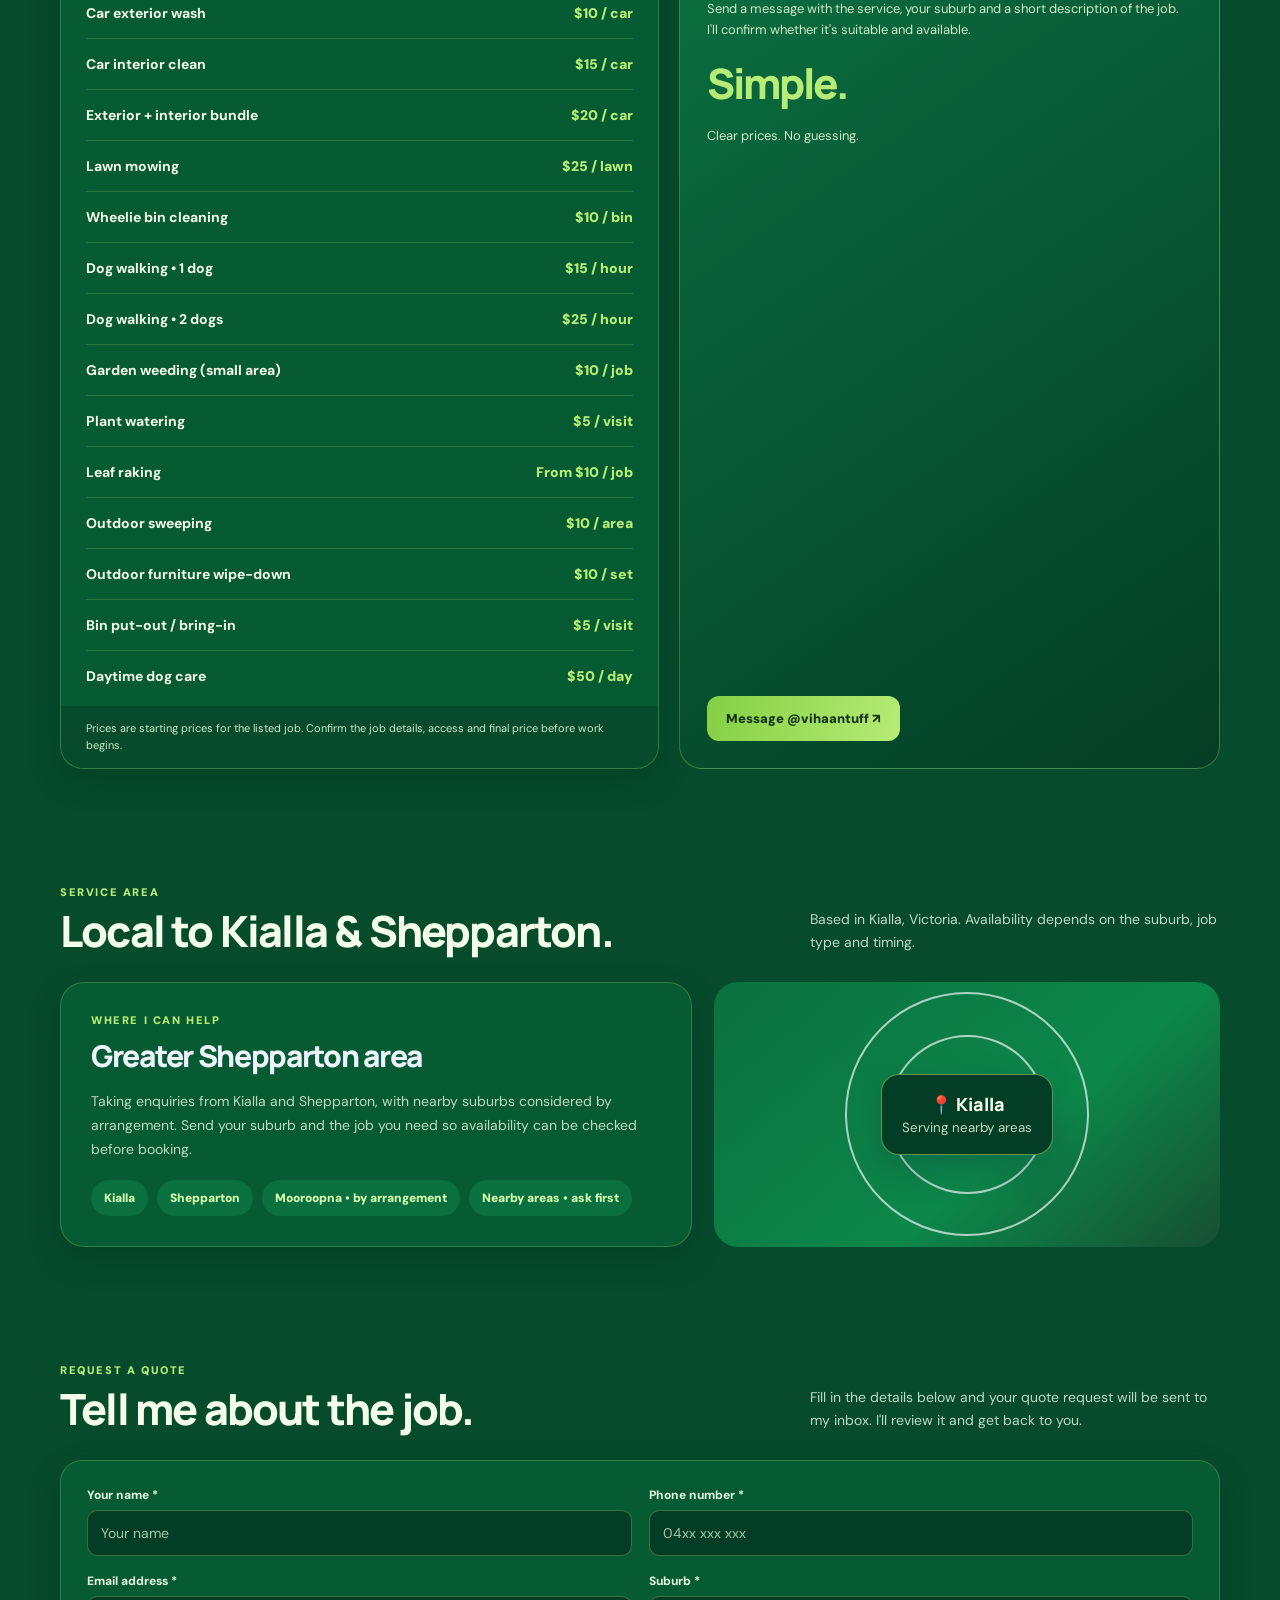
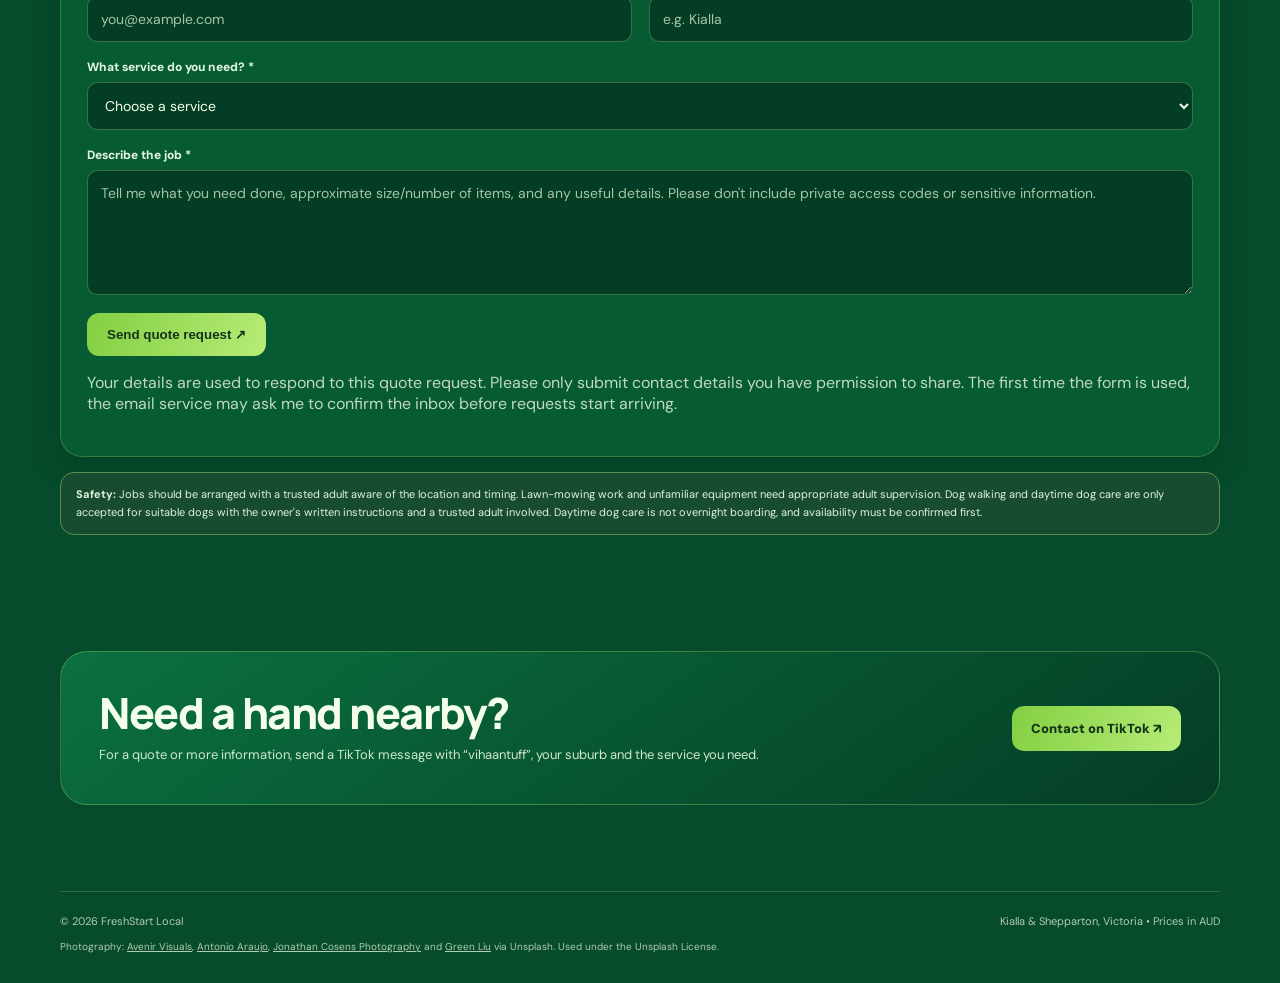
==== commit ecf56843: "Add garden, outdoor and daytime dog care services" ====
--- a/local-services/index.html
+++ b/local-services/index.html
@@ -85,6 +85,13 @@
 <article class="service"><img src="https://images.unsplash.com/photo-1731082686849-d2e0a4d2c70c?auto=format&fit=crop&w=900&q=80" alt="Lawn being mowed"><div class="servicebody"><h3>Lawn mowing</h3><p>Basic mowing for suitable residential lawns. Price is per lawn.</p><div class="price">$25 <small>/ lawn</small></div><span class="tag">GARDEN HELP</span></div></article>
 <article class="service"><img src="https://images.unsplash.com/photo-1777713174894-95c5e22768f4?auto=format&fit=crop&w=900&q=80" alt="Household wheelie bins outdoors"><div class="servicebody"><h3>Bin cleaning</h3><p>Wheelie-bin cleaning to help freshen up your outdoor area.</p><div class="price">$10 <small>/ bin</small></div><span class="tag">BIN FRESHEN-UP</span></div></article>
 <article class="service"><img src="https://images.unsplash.com/photo-1720217262485-712d74a2e76c?auto=format&fit=crop&w=900&q=80" alt="Person with a dog in a park"><div class="servicebody"><h3>Dog walking</h3><p>A walk for one dog or two dogs together, subject to suitability.</p><div class="price">From $15 <small>/ hour</small></div><span class="tag">PET CARE</span></div></article>
+<article class="service"><img src="https://images.unsplash.com/photo-1416879595882-3373a0480b5b?auto=format&fit=crop&w=900&q=80" alt="Garden plants and flowers"><div class="servicebody"><h3>Garden weeding</h3><p>Small garden beds tidied and weeds pulled by hand.</p><div class="price">$10 <small>/ small area</small></div><span class="tag">GARDEN CARE</span></div></article>
+<article class="service"><img src="https://images.unsplash.com/photo-1497250681960-ef046c08a56e?auto=format&fit=crop&w=900&q=80" alt="Potted plants"><div class="servicebody"><h3>Plant watering</h3><p>Watering outdoor pots and garden plants using your hose or watering can.</p><div class="price">$5 <small>/ visit</small></div><span class="tag">PLANT CARE</span></div></article>
+<article class="service"><img src="https://images.unsplash.com/photo-1501004318641-b39e6451bec6?auto=format&fit=crop&w=900&q=80" alt="Green garden leaves"><div class="servicebody"><h3>Leaf raking</h3><p>Rake up fallen leaves in a small yard or garden area.</p><div class="price">From $10 <small>/ job</small></div><span class="tag">OUTDOOR TIDY</span></div></article>
+<article class="service"><img src="https://images.unsplash.com/photo-1600210492486-724fe5c67fb0?auto=format&fit=crop&w=900&q=80" alt="Clean outdoor living area"><div class="servicebody"><h3>Outdoor sweeping</h3><p>Sweep suitable patios, paths and outdoor entertaining areas.</p><div class="price">$10 <small>/ area</small></div><span class="tag">OUTDOOR CLEAN</span></div></article>
+<article class="service"><img src="https://images.unsplash.com/photo-1600210492486-724fe5c67fb0?auto=format&fit=crop&w=900&q=80" alt="Outdoor furniture area"><div class="servicebody"><h3>Outdoor furniture wipe-down</h3><p>Wipe tables and chairs with owner-approved cleaning supplies.</p><div class="price">$10 <small>/ set</small></div><span class="tag">PATIO FRESHEN-UP</span></div></article>
+<article class="service"><img src="https://images.unsplash.com/photo-1590736969955-71cc94901144?auto=format&fit=crop&w=900&q=80" alt="Wheelie bins outside"><div class="servicebody"><h3>Bin put-out / bring-in</h3><p>Move bins to the collection point or return them after collection.</p><div class="price">$5 <small>/ visit</small></div><span class="tag">BIN HELP</span></div></article>
+<article class="service"><img src="https://images.unsplash.com/photo-1543466835-00a7907e9de1?auto=format&fit=crop&w=900&q=80" alt="Happy dog"><div class="servicebody"><h3>Daytime dog care</h3><p>Daytime care with owner-provided food, fresh water, company and toilet breaks, by arrangement.</p><div class="price">$50 <small>/ day</small></div><span class="tag">PET SITTING</span></div></article>
 </div></section>
 <section id="monthly"><div class="sectionhead"><div><div class="kicker">MONTHLY MEMBERSHIP</div><h2>FreshStart Monthly.</h2></div><p>Set up a regular routine with six jobs each month. Choose the same service more than once, or mix it up.</p></div>
 <div class="subscription-layout"><div class="subscription-card"><div class="subscription-top"><div><span class="tag">MONTHLY PLAN</span><h3>FreshStart Monthly</h3><p>Six selected jobs per month</p></div><div class="subscription-price">$35<small>/ month</small></div></div><ul class="subscription-points"><li>Choose up to six jobs each month</li><li>Repeat the same job or choose different services</li><li>Request your preferred days and times</li><li>Confirm the schedule and job details before starting</li></ul><p class="subscription-note">The $35 plan covers six agreed small jobs per month. Larger jobs, lawn sizes, car-cleaning scope and dog-walking time must be agreed before the subscription is accepted. No unlimited work is included.</p></div>
@@ -92,13 +99,13 @@
 <input type="hidden" name="_subject" value="FreshStart Monthly subscription enquiry"><input type="hidden" name="_template" value="table"><input type="hidden" name="_captcha" value="true">
 <h3>Build your monthly plan</h3><p>Tick each job slot you want to use, then choose a service. You can select the same service in multiple slots.</p>
 <div class="subscription-slots">
-<div class="subscription-slot"><label><input type="checkbox" name="Include job 1" value="Yes" class="job-check" data-slot="1"> Job 1</label><select name="Job 1" aria-label="Choose service for job 1" disabled><option value="">Choose a service</option><option>Car exterior wash</option><option>Car interior clean</option><option>Car exterior + interior</option><option>Lawn mowing</option><option>Wheelie bin cleaning</option><option>Dog walking</option></select></div><div class="subscription-slot"><label><input type="checkbox" name="Include job 2" value="Yes" class="job-check" data-slot="2"> Job 2</label><select name="Job 2" aria-label="Choose service for job 2" disabled><option value="">Choose a service</option><option>Car exterior wash</option><option>Car interior clean</option><option>Car exterior + interior</option><option>Lawn mowing</option><option>Wheelie bin cleaning</option><option>Dog walking</option></select></div><div class="subscription-slot"><label><input type="checkbox" name="Include job 3" value="Yes" class="job-check" data-slot="3"> Job 3</label><select name="Job 3" aria-label="Choose service for job 3" disabled><option value="">Choose a service</option><option>Car exterior wash</option><option>Car interior clean</option><option>Car exterior + interior</option><option>Lawn mowing</option><option>Wheelie bin cleaning</option><option>Dog walking</option></select></div><div class="subscription-slot"><label><input type="checkbox" name="Include job 4" value="Yes" class="job-check" data-slot="4"> Job 4</label><select name="Job 4" aria-label="Choose service for job 4" disabled><option value="">Choose a service</option><option>Car exterior wash</option><option>Car interior clean</option><option>Car exterior + interior</option><option>Lawn mowing</option><option>Wheelie bin cleaning</option><option>Dog walking</option></select></div><div class="subscription-slot"><label><input type="checkbox" name="Include job 5" value="Yes" class="job-check" data-slot="5"> Job 5</label><select name="Job 5" aria-label="Choose service for job 5" disabled><option value="">Choose a service</option><option>Car exterior wash</option><option>Car interior clean</option><option>Car exterior + interior</option><option>Lawn mowing</option><option>Wheelie bin cleaning</option><option>Dog walking</option></select></div><div class="subscription-slot"><label><input type="checkbox" name="Include job 6" value="Yes" class="job-check" data-slot="6"> Job 6</label><select name="Job 6" aria-label="Choose service for job 6" disabled><option value="">Choose a service</option><option>Car exterior wash</option><option>Car interior clean</option><option>Car exterior + interior</option><option>Lawn mowing</option><option>Wheelie bin cleaning</option><option>Dog walking</option></select></div>
+<div class="subscription-slot"><label><input type="checkbox" name="Include job 1" value="Yes" class="job-check" data-slot="1"> Job 1</label><select name="Job 1" aria-label="Choose service for job 1" disabled><option value="">Choose a service</option><option>Car exterior wash</option><option>Car interior clean</option><option>Car exterior + interior</option><option>Lawn mowing</option><option>Wheelie bin cleaning</option><option>Dog walking</option><option>Garden weeding</option><option>Plant watering</option><option>Leaf raking</option><option>Outdoor sweeping</option><option>Outdoor furniture wipe-down</option><option>Bin put-out / bring-in</option><option>Daytime dog care</option></select></div><div class="subscription-slot"><label><input type="checkbox" name="Include job 2" value="Yes" class="job-check" data-slot="2"> Job 2</label><select name="Job 2" aria-label="Choose service for job 2" disabled><option value="">Choose a service</option><option>Car exterior wash</option><option>Car interior clean</option><option>Car exterior + interior</option><option>Lawn mowing</option><option>Wheelie bin cleaning</option><option>Dog walking</option><option>Garden weeding</option><option>Plant watering</option><option>Leaf raking</option><option>Outdoor sweeping</option><option>Outdoor furniture wipe-down</option><option>Bin put-out / bring-in</option><option>Daytime dog care</option></select></div><div class="subscription-slot"><label><input type="checkbox" name="Include job 3" value="Yes" class="job-check" data-slot="3"> Job 3</label><select name="Job 3" aria-label="Choose service for job 3" disabled><option value="">Choose a service</option><option>Car exterior wash</option><option>Car interior clean</option><option>Car exterior + interior</option><option>Lawn mowing</option><option>Wheelie bin cleaning</option><option>Dog walking</option><option>Garden weeding</option><option>Plant watering</option><option>Leaf raking</option><option>Outdoor sweeping</option><option>Outdoor furniture wipe-down</option><option>Bin put-out / bring-in</option><option>Daytime dog care</option></select></div><div class="subscription-slot"><label><input type="checkbox" name="Include job 4" value="Yes" class="job-check" data-slot="4"> Job 4</label><select name="Job 4" aria-label="Choose service for job 4" disabled><option value="">Choose a service</option><option>Car exterior wash</option><option>Car interior clean</option><option>Car exterior + interior</option><option>Lawn mowing</option><option>Wheelie bin cleaning</option><option>Dog walking</option><option>Garden weeding</option><option>Plant watering</option><option>Leaf raking</option><option>Outdoor sweeping</option><option>Outdoor furniture wipe-down</option><option>Bin put-out / bring-in</option><option>Daytime dog care</option></select></div><div class="subscription-slot"><label><input type="checkbox" name="Include job 5" value="Yes" class="job-check" data-slot="5"> Job 5</label><select name="Job 5" aria-label="Choose service for job 5" disabled><option value="">Choose a service</option><option>Car exterior wash</option><option>Car interior clean</option><option>Car exterior + interior</option><option>Lawn mowing</option><option>Wheelie bin cleaning</option><option>Dog walking</option><option>Garden weeding</option><option>Plant watering</option><option>Leaf raking</option><option>Outdoor sweeping</option><option>Outdoor furniture wipe-down</option><option>Bin put-out / bring-in</option><option>Daytime dog care</option></select></div><div class="subscription-slot"><label><input type="checkbox" name="Include job 6" value="Yes" class="job-check" data-slot="6"> Job 6</label><select name="Job 6" aria-label="Choose service for job 6" disabled><option value="">Choose a service</option><option>Car exterior wash</option><option>Car interior clean</option><option>Car exterior + interior</option><option>Lawn mowing</option><option>Wheelie bin cleaning</option><option>Dog walking</option><option>Garden weeding</option><option>Plant watering</option><option>Leaf raking</option><option>Outdoor sweeping</option><option>Outdoor furniture wipe-down</option><option>Bin put-out / bring-in</option><option>Daytime dog care</option></select></div>
 </div>
 <div class="formgrid"><div class="field"><label for="mname">Your name *</label><input id="mname" name="Name" required maxlength="80" placeholder="Your name"></div><div class="field"><label for="mphone">Phone number *</label><input id="mphone" name="Phone number" type="tel" required maxlength="30" placeholder="04xx xxx xxx"></div><div class="field"><label for="memail">Email address</label><input id="memail" name="Email" type="email" maxlength="120" placeholder="you@example.com"></div><div class="field"><label for="msuburb">Suburb *</label><input id="msuburb" name="Suburb" required maxlength="80" placeholder="e.g. Kialla"></div><div class="field full"><label for="mnotes">Anything to know? (optional)</label><textarea id="mnotes" name="Notes" rows="3" maxlength="500" placeholder="Preferred days, job details, dog details, lawn size, etc."></textarea></div></div>
 <button class="formsubmit" type="submit">Enquire about the $35 plan ↗</button><p class="formhint">This sends an enquiry, not an automatic booking or payment. The plan only starts after the services, schedule and suitability are confirmed.</p>
 </form></div></section>\n<section id="prices"><div class="sectionhead"><div><div class="kicker">UPFRONT PRICING</div><h2>Know the price first.</h2></div><p>All prices are in Australian dollars. Larger or unusual jobs may need a quote before confirming.</p></div>
 <div class="pricing-layout"><div class="pricebox"><div class="pricehead"><h3>Service price list</h3><span>AUSTRALIAN DOLLARS • AUD</span></div><div class="pricelist">
-<div class="row"><span>Car exterior wash</span><span>$10 / car</span></div><div class="row"><span>Car interior clean</span><span>$15 / car</span></div><div class="row"><span>Exterior + interior bundle</span><span>$20 / car</span></div><div class="row"><span>Lawn mowing</span><span>$25 / lawn</span></div><div class="row"><span>Wheelie bin cleaning</span><span>$10 / bin</span></div><div class="row"><span>Dog walking • 1 dog</span><span>$15 / hour</span></div><div class="row"><span>Dog walking • 2 dogs</span><span>$25 / hour</span></div>
+<div class="row"><span>Car exterior wash</span><span>$10 / car</span></div><div class="row"><span>Car interior clean</span><span>$15 / car</span></div><div class="row"><span>Exterior + interior bundle</span><span>$20 / car</span></div><div class="row"><span>Lawn mowing</span><span>$25 / lawn</span></div><div class="row"><span>Wheelie bin cleaning</span><span>$10 / bin</span></div><div class="row"><span>Dog walking • 1 dog</span><span>$15 / hour</span></div><div class="row"><span>Dog walking • 2 dogs</span><span>$25 / hour</span></div><div class="row"><span>Garden weeding (small area)</span><span>$10 / job</span></div><div class="row"><span>Plant watering</span><span>$5 / visit</span></div><div class="row"><span>Leaf raking</span><span>From $10 / job</span></div><div class="row"><span>Outdoor sweeping</span><span>$10 / area</span></div><div class="row"><span>Outdoor furniture wipe-down</span><span>$10 / set</span></div><div class="row"><span>Bin put-out / bring-in</span><span>$5 / visit</span></div><div class="row"><span>Daytime dog care</span><span>$50 / day</span></div>
 </div><div class="pricehint">Prices are starting prices for the listed job. Confirm the job details, access and final price before work begins.</div></div>
 <div class="quote-card"><div><div class="kicker">NEED A QUICK QUOTE?</div><h3>Tell me what needs doing.</h3><p>Send a message with the service, your suburb and a short description of the job. I'll confirm whether it's suitable and available.</p><div class="big">Simple.</div><p>Clear prices. No guessing.</p></div><a class="btn" href="https://www.tiktok.com/@vihaantuff" target="_blank" rel="noopener">Message @vihaantuff ↗</a></div></div>
 </section>
@@ -120,7 +127,7 @@
 <button class="formsubmit" type="submit">Send quote request ↗</button>
 <p class="formhint">Your details are used to respond to this quote request. Please only submit contact details you have permission to share. The first time the form is used, the email service may ask me to confirm the inbox before requests start arriving.</p>
 </form>
-<div class="note"><strong>Safety:</strong> Jobs should be arranged with a trusted adult aware of the location and timing. Lawn-mowing work and unfamiliar equipment need appropriate adult supervision. Dog walks are only accepted for dogs that can be safely managed.</div>
+<div class="note"><strong>Safety:</strong> Jobs should be arranged with a trusted adult aware of the location and timing. Lawn-mowing work and unfamiliar equipment need appropriate adult supervision. Dog walking and daytime dog care are only accepted for suitable dogs with the owner's written instructions and a trusted adult involved. Daytime dog care is not overnight boarding, and availability must be confirmed first.</div>
 </section>
 <section><div class="contact"><div><h2>Need a hand nearby?</h2><p>For a quote or more information, send a TikTok message with “vihaantuff”, your suburb and the service you need.</p></div><a class="btn" href="https://www.tiktok.com/@vihaantuff" target="_blank" rel="noopener">Contact on TikTok ↗</a></div></section>
 </div>
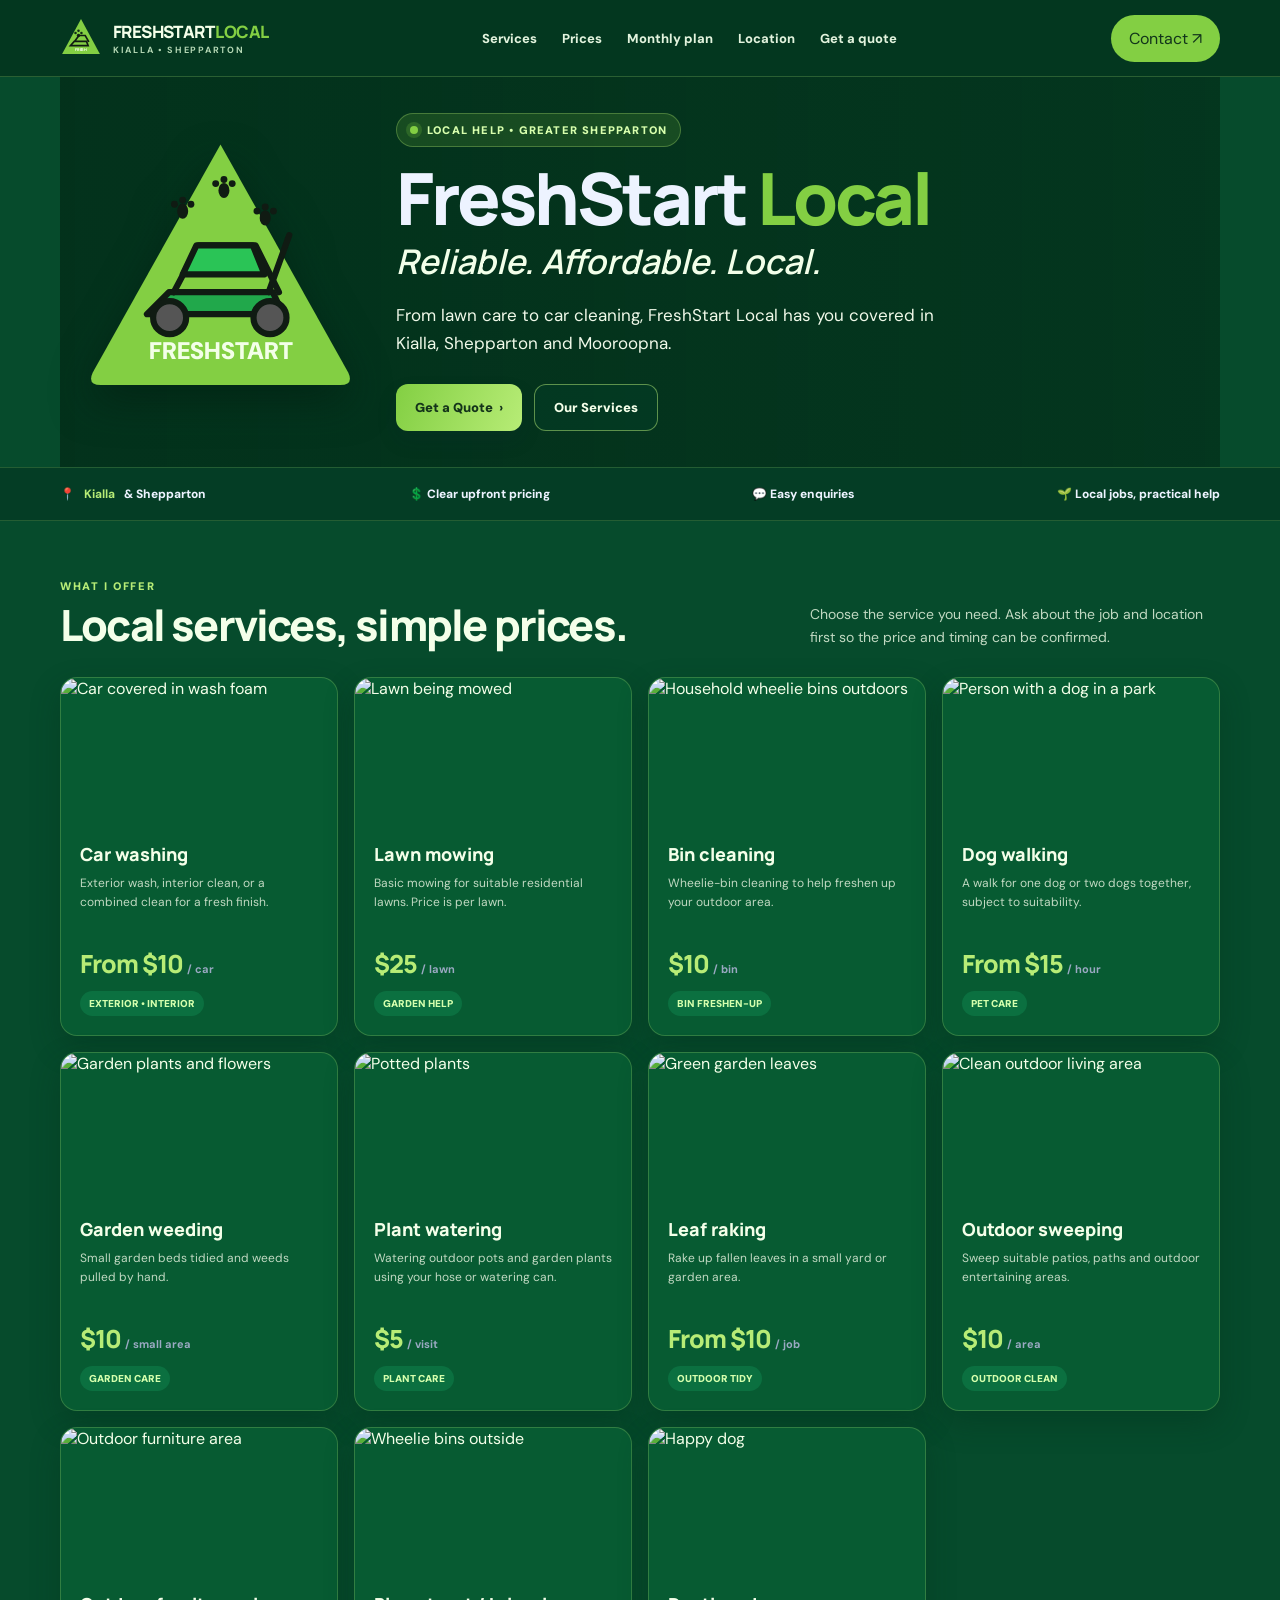
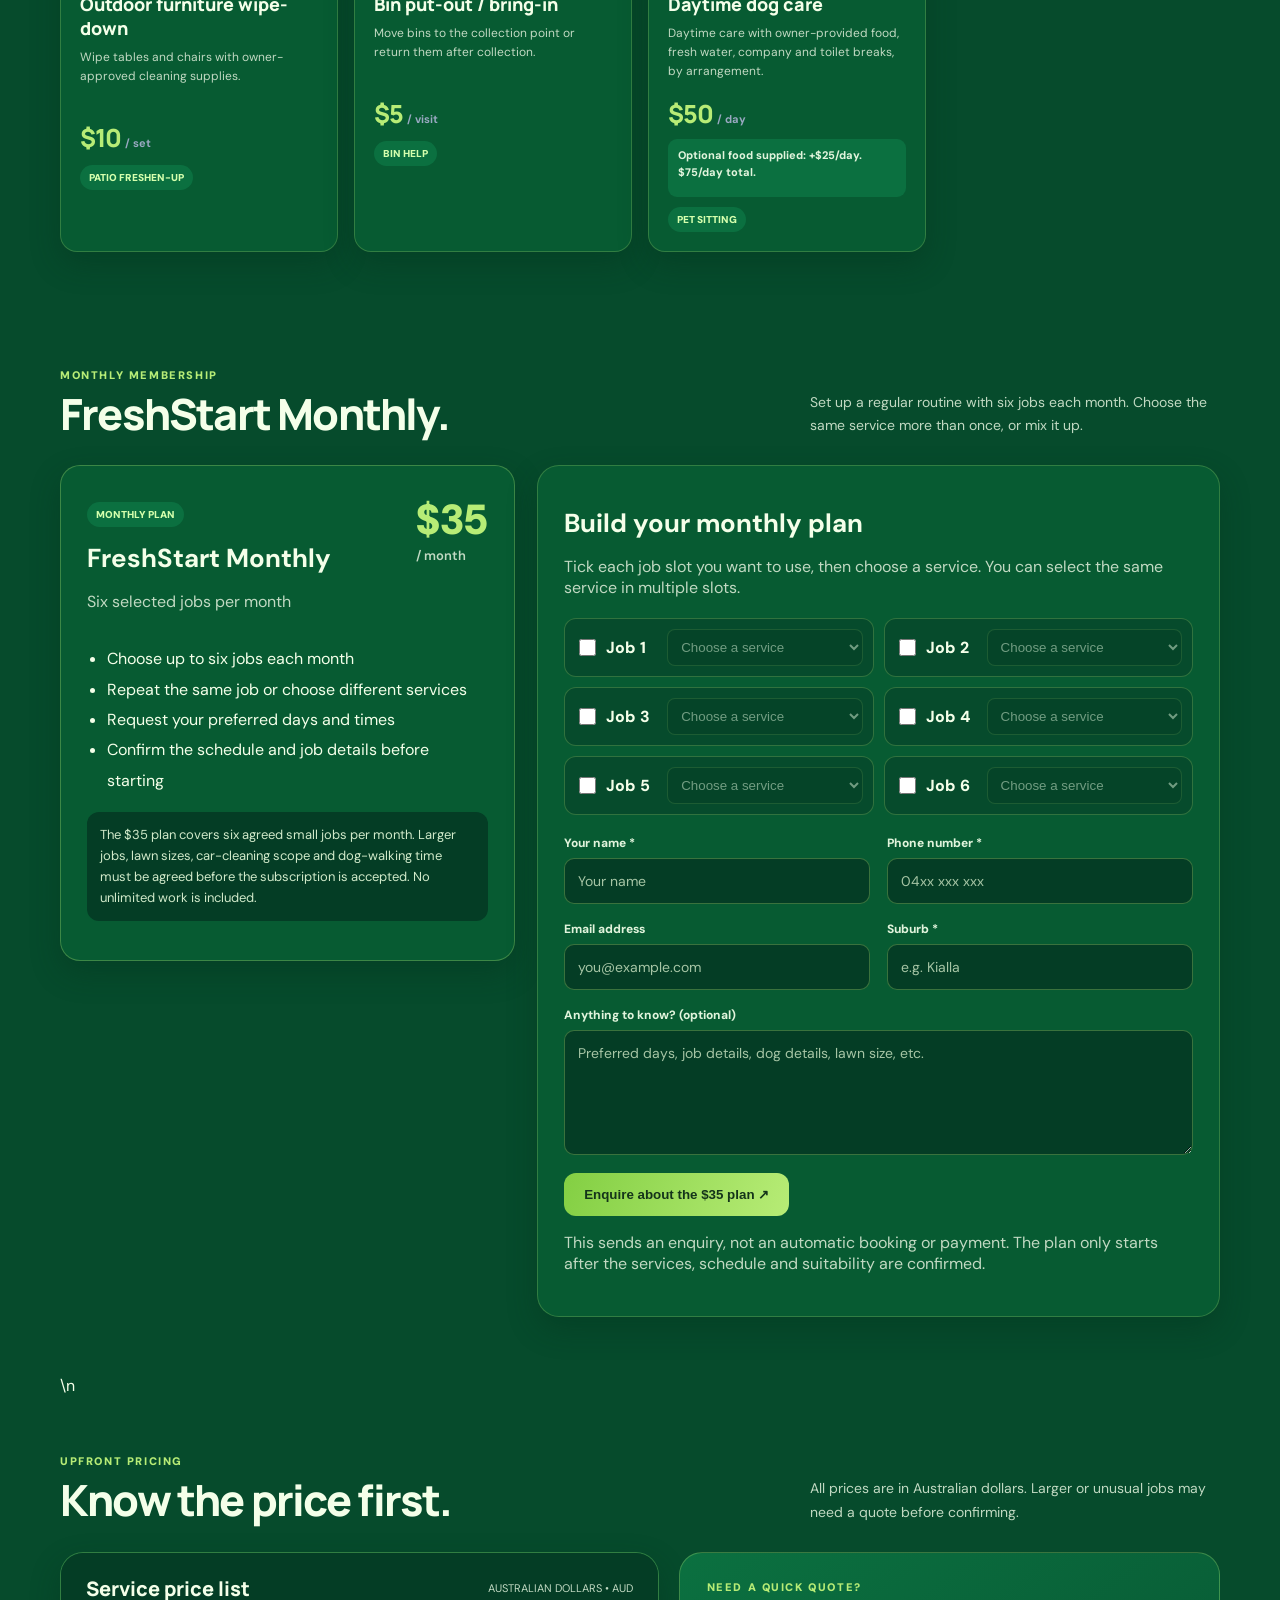
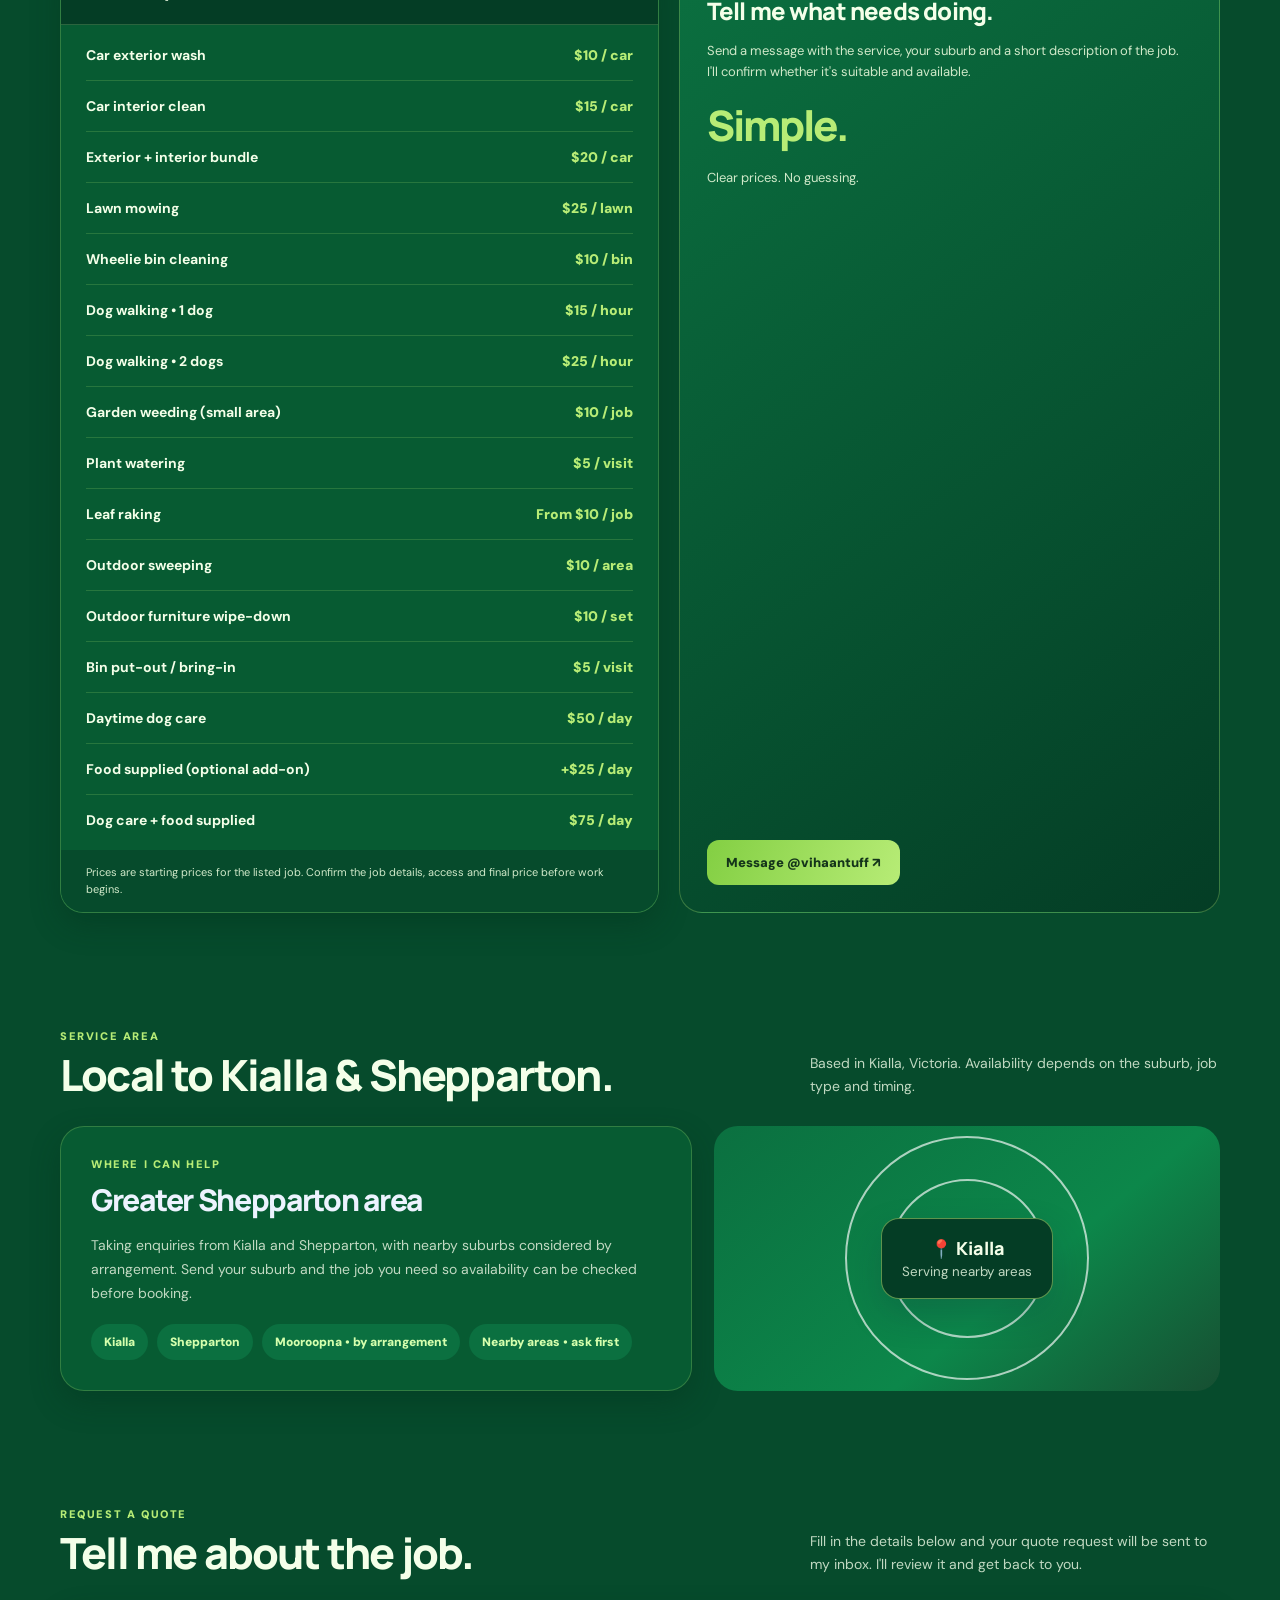
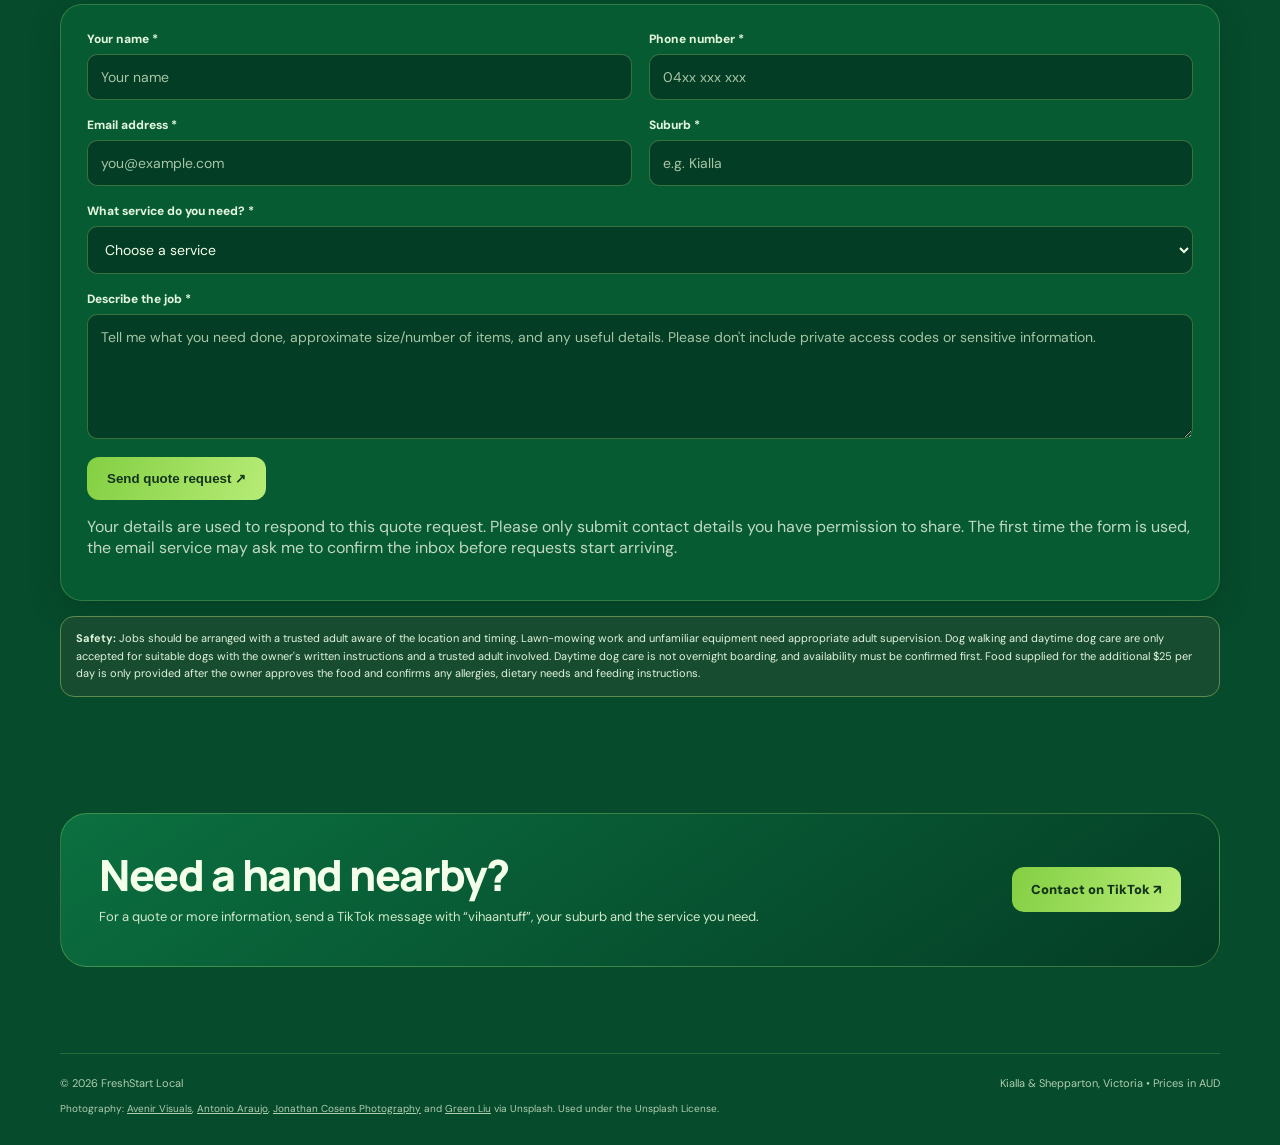
==== commit 2ff33a56: "Add optional supplied dog food daily add-on" ====
--- a/local-services/index.html
+++ b/local-services/index.html
@@ -68,7 +68,7 @@
 .field input,.field select,.field textarea{width:100%;border:1px solid rgba(160,190,255,.2);border-radius:10px;background:#0c1425;color:#edf3ff;padding:13px;font:14px "DM Sans",sans-serif}.field input::placeholder,.field textarea::placeholder{color:#71829e}.field textarea{min-height:125px;resize:vertical}
 .formhint,footer,.credits{color:#8494ae}.foot{border-color:var(--line)}
 @media(max-width:560px){.formgrid{grid-template-columns:1fr}.field.full{grid-column:auto}.quoteform{padding:18px}}
-/* FreshStart green homepage */:root{--lime:#83cf43;--line:rgba(183,236,150,.22)}html,body{background:#064b2c;color:#f4ffe9}header{background:rgba(4,55,31,.97);border-color:rgba(183,236,118,.22)}.brand{color:#f4ffe9}.brandmark{background:transparent;box-shadow:none;border-radius:0}.brand em{font-style:normal;color:#83cf43}.brand small{color:#b5d8b5}.navlinks{color:#e2f3dd}.navlinks a:hover{color:#b7ec76}.navcta{background:#83cf43;color:#12351b;border-radius:99px}.hero{padding:36px 20px;min-height:340px;grid-template-columns:1fr;background:linear-gradient(90deg,rgba(3,49,27,.97),rgba(3,49,27,.82)),url('https://images.unsplash.com/photo-1500382017468-9049fed747ef?auto=format&fit=crop&w=1800&q=85') center/cover}.hero>div:first-child{display:grid;grid-template-columns:280px 1fr;gap:36px;align-items:center}.brand-hero{display:flex;justify-content:center}.logo-large{width:min(100%,275px);filter:drop-shadow(0 15px 20px #001d0f88)}.logo-large svg{width:100%;height:auto}.hero-copy h1{font-size:clamp(45px,6vw,72px);letter-spacing:-3px;margin:16px 0 4px}.hero-copy h1 span{color:#83cf43}.hero-copy h2{font:italic 600 clamp(22px,3vw,34px) Manrope;margin:0 0 10px;color:#f2ffe9}.hero-copy .lead{color:#f0f9e9;max-width:580px}.hero-photo{display:none}.eyebrow{background:rgba(131,207,67,.16);color:#d8ffad;border:1px solid rgba(183,236,118,.3)}.dot{background:#83cf43;box-shadow:0 0 0 4px #83cf4333}.btn-dark{background:linear-gradient(110deg,#83cf43,#b7ec76);color:#14341a}.btn-white{background:rgba(4,61,37,.65);border:1px solid #b7ec7680;color:#f4ffe9}.smallnote{color:#c5dfc0}.trustbar{background:#043d25;border-block:1px solid rgba(183,236,118,.18)}.trustin b,.kicker{color:#b7ec76}section{padding:58px 0}.sectionhead h2{color:#f4ffe9}.sectionhead p{color:#c1d9c2}.service,.pricebox,.location-main,.quoteform{background:#075b32;border:1px solid rgba(183,236,118,.24);box-shadow:0 12px 30px #002d1850}.service{border-radius:17px}.service img{height:145px}.servicebody h3{color:#f4ffe9}.servicebody p,.location-main p{color:#c1d9c2}.price{color:#b7ec76}.tag{background:#0b7040;color:#d5ffad}.pricehead{background:#043d25}.pricehead h3{color:#f4ffe9}.pricehead span{color:#c1d9c2}.pricelist{background:#075b32}.row{border-color:rgba(183,236,118,.18);color:#f4ffe9}.row span:last-child{color:#b7ec76}.pricehint{background:#064b2c;color:#d0e9c9}.quote-card,.contact{background:linear-gradient(145deg,#0b7040,#043d25);border:1px solid rgba(183,236,118,.3)}.quote-card h3,.contact h2{color:#f4ffe9}.quote-card p,.contact p{color:#d0e9c9}.quote-card .big{color:#b7ec76}.quote-card .btn,.contact .btn,.formsubmit{background:linear-gradient(110deg,#83cf43,#b7ec76);color:#14341a}.pill{background:#0b7040;color:#d5ffad}.mapcard{background:linear-gradient(140deg,#0b7040,#0c874a 60%,#174f32)}.map-pin{background:#043d25;border:1px solid #b7ec7680;color:#f4ffe9}.map-pin small{color:#c1d9c2}.field label{color:#e1f4dc}.field input,.field select,.field textarea{background:#043d25;border:1px solid rgba(183,236,118,.3);color:#f4ffe9}.field input::placeholder,.field textarea::placeholder{color:#a6c5a5}.formsubmit{border:0;border-radius:12px;padding:14px 20px;font-weight:900;cursor:pointer;margin-top:18px}.formhint{color:#c1d9c2}.note{background:#174c31;border-color:#5d8c4c;color:#e1f4dc}.foot{border-color:rgba(183,236,118,.2)}footer,.credits{color:#b1cdb0}@media(max-width:900px){.hero>div:first-child{grid-template-columns:220px 1fr;gap:20px}}@media(max-width:600px){.hero>div:first-child{grid-template-columns:1fr;text-align:center;gap:8px}.logo-large{width:165px}.hero-copy{padding:8px 0}.hero-copy h1{font-size:48px}.hero-copy .actions{justify-content:center}.navlinks{gap:10px}.navlinks a:nth-child(3){display:none}.service img{height:120px}}/* Monthly membership styles */.subscription-layout{display:grid;grid-template-columns:.8fr 1.2fr;gap:22px;align-items:start}.subscription-card{background:#075b32;border:1px solid rgba(183,236,118,.3);border-radius:20px;padding:26px;box-shadow:0 12px 30px #002d1850}.subscription-top{display:flex;justify-content:space-between;gap:16px;align-items:flex-start}.subscription-top h3,.subscription-form h3{font-size:26px;margin:14px 0 5px;color:#f4ffe9}.subscription-top p,.subscription-form>p{color:#c1d9c2}.subscription-price{font-size:42px;font-weight:900;color:#b7ec76;white-space:nowrap}.subscription-price small{display:block;font-size:13px;color:#c1d9c2;font-weight:600}.subscription-points{padding-left:20px;color:#f4ffe9;line-height:1.9}.subscription-note{padding:13px;border-radius:12px;background:#043d25;color:#d0e9c9;font-size:13px;line-height:1.6}.subscription-form{display:block}.subscription-slots{display:grid;grid-template-columns:1fr 1fr;gap:10px;margin:20px 0}.subscription-slot{display:flex;align-items:center;gap:10px;padding:10px;border:1px solid rgba(183,236,118,.24);border-radius:12px;background:#064b2c}.subscription-slot label{display:flex;align-items:center;gap:7px;min-width:82px;color:#f4ffe9;font-weight:800}.subscription-slot input{accent-color:#83cf43;width:17px;height:17px}.subscription-slot select{min-width:0;width:100%;padding:9px;background:#043d25;color:#f4ffe9;border:1px solid rgba(183,236,118,.3);border-radius:8px}.subscription-slot select:disabled{opacity:.45}.subscription-form .field textarea{width:100%;resize:vertical}@media(max-width:800px){.subscription-layout{grid-template-columns:1fr}}@media(max-width:540px){.subscription-slots{grid-template-columns:1fr}.subscription-top{flex-wrap:wrap}}</style>
+/* FreshStart green homepage */:root{--lime:#83cf43;--line:rgba(183,236,150,.22)}html,body{background:#064b2c;color:#f4ffe9}header{background:rgba(4,55,31,.97);border-color:rgba(183,236,118,.22)}.brand{color:#f4ffe9}.brandmark{background:transparent;box-shadow:none;border-radius:0}.brand em{font-style:normal;color:#83cf43}.brand small{color:#b5d8b5}.navlinks{color:#e2f3dd}.navlinks a:hover{color:#b7ec76}.navcta{background:#83cf43;color:#12351b;border-radius:99px}.hero{padding:36px 20px;min-height:340px;grid-template-columns:1fr;background:linear-gradient(90deg,rgba(3,49,27,.97),rgba(3,49,27,.82)),url('https://images.unsplash.com/photo-1500382017468-9049fed747ef?auto=format&fit=crop&w=1800&q=85') center/cover}.hero>div:first-child{display:grid;grid-template-columns:280px 1fr;gap:36px;align-items:center}.brand-hero{display:flex;justify-content:center}.logo-large{width:min(100%,275px);filter:drop-shadow(0 15px 20px #001d0f88)}.logo-large svg{width:100%;height:auto}.hero-copy h1{font-size:clamp(45px,6vw,72px);letter-spacing:-3px;margin:16px 0 4px}.hero-copy h1 span{color:#83cf43}.hero-copy h2{font:italic 600 clamp(22px,3vw,34px) Manrope;margin:0 0 10px;color:#f2ffe9}.hero-copy .lead{color:#f0f9e9;max-width:580px}.hero-photo{display:none}.eyebrow{background:rgba(131,207,67,.16);color:#d8ffad;border:1px solid rgba(183,236,118,.3)}.dot{background:#83cf43;box-shadow:0 0 0 4px #83cf4333}.btn-dark{background:linear-gradient(110deg,#83cf43,#b7ec76);color:#14341a}.btn-white{background:rgba(4,61,37,.65);border:1px solid #b7ec7680;color:#f4ffe9}.smallnote{color:#c5dfc0}.trustbar{background:#043d25;border-block:1px solid rgba(183,236,118,.18)}.trustin b,.kicker{color:#b7ec76}section{padding:58px 0}.sectionhead h2{color:#f4ffe9}.sectionhead p{color:#c1d9c2}.service,.pricebox,.location-main,.quoteform{background:#075b32;border:1px solid rgba(183,236,118,.24);box-shadow:0 12px 30px #002d1850}.service{border-radius:17px}.food-addon{margin:8px 0 0!important;padding:8px 10px;background:#0b7040;border-radius:9px;color:#e1f4dc!important;font-size:11px!important;font-weight:800}.service img{height:145px}.servicebody h3{color:#f4ffe9}.servicebody p,.location-main p{color:#c1d9c2}.price{color:#b7ec76}.tag{background:#0b7040;color:#d5ffad}.pricehead{background:#043d25}.pricehead h3{color:#f4ffe9}.pricehead span{color:#c1d9c2}.pricelist{background:#075b32}.row{border-color:rgba(183,236,118,.18);color:#f4ffe9}.row span:last-child{color:#b7ec76}.pricehint{background:#064b2c;color:#d0e9c9}.quote-card,.contact{background:linear-gradient(145deg,#0b7040,#043d25);border:1px solid rgba(183,236,118,.3)}.quote-card h3,.contact h2{color:#f4ffe9}.quote-card p,.contact p{color:#d0e9c9}.quote-card .big{color:#b7ec76}.quote-card .btn,.contact .btn,.formsubmit{background:linear-gradient(110deg,#83cf43,#b7ec76);color:#14341a}.pill{background:#0b7040;color:#d5ffad}.mapcard{background:linear-gradient(140deg,#0b7040,#0c874a 60%,#174f32)}.map-pin{background:#043d25;border:1px solid #b7ec7680;color:#f4ffe9}.map-pin small{color:#c1d9c2}.field label{color:#e1f4dc}.field input,.field select,.field textarea{background:#043d25;border:1px solid rgba(183,236,118,.3);color:#f4ffe9}.field input::placeholder,.field textarea::placeholder{color:#a6c5a5}.formsubmit{border:0;border-radius:12px;padding:14px 20px;font-weight:900;cursor:pointer;margin-top:18px}.formhint{color:#c1d9c2}.note{background:#174c31;border-color:#5d8c4c;color:#e1f4dc}.foot{border-color:rgba(183,236,118,.2)}footer,.credits{color:#b1cdb0}@media(max-width:900px){.hero>div:first-child{grid-template-columns:220px 1fr;gap:20px}}@media(max-width:600px){.hero>div:first-child{grid-template-columns:1fr;text-align:center;gap:8px}.logo-large{width:165px}.hero-copy{padding:8px 0}.hero-copy h1{font-size:48px}.hero-copy .actions{justify-content:center}.navlinks{gap:10px}.navlinks a:nth-child(3){display:none}.service img{height:120px}}/* Monthly membership styles */.subscription-layout{display:grid;grid-template-columns:.8fr 1.2fr;gap:22px;align-items:start}.subscription-card{background:#075b32;border:1px solid rgba(183,236,118,.3);border-radius:20px;padding:26px;box-shadow:0 12px 30px #002d1850}.subscription-top{display:flex;justify-content:space-between;gap:16px;align-items:flex-start}.subscription-top h3,.subscription-form h3{font-size:26px;margin:14px 0 5px;color:#f4ffe9}.subscription-top p,.subscription-form>p{color:#c1d9c2}.subscription-price{font-size:42px;font-weight:900;color:#b7ec76;white-space:nowrap}.subscription-price small{display:block;font-size:13px;color:#c1d9c2;font-weight:600}.subscription-points{padding-left:20px;color:#f4ffe9;line-height:1.9}.subscription-note{padding:13px;border-radius:12px;background:#043d25;color:#d0e9c9;font-size:13px;line-height:1.6}.subscription-form{display:block}.subscription-slots{display:grid;grid-template-columns:1fr 1fr;gap:10px;margin:20px 0}.subscription-slot{display:flex;align-items:center;gap:10px;padding:10px;border:1px solid rgba(183,236,118,.24);border-radius:12px;background:#064b2c}.subscription-slot label{display:flex;align-items:center;gap:7px;min-width:82px;color:#f4ffe9;font-weight:800}.subscription-slot input{accent-color:#83cf43;width:17px;height:17px}.subscription-slot select{min-width:0;width:100%;padding:9px;background:#043d25;color:#f4ffe9;border:1px solid rgba(183,236,118,.3);border-radius:8px}.subscription-slot select:disabled{opacity:.45}.subscription-form .field textarea{width:100%;resize:vertical}@media(max-width:800px){.subscription-layout{grid-template-columns:1fr}}@media(max-width:540px){.subscription-slots{grid-template-columns:1fr}.subscription-top{flex-wrap:wrap}}</style>
 </head>
 <body>
 <header><div class="wrap"><nav><a class="brand" href="#top"><span class="brandmark"><svg viewBox="0 0 100 100" aria-hidden="true"><path d="M50 5 95 88H5Z" fill="#83cf43"/><g fill="#102b18"><circle cx="37" cy="38" r="3"/><circle cx="44" cy="33" r="3"/><circle cx="51" cy="38" r="3"/><circle cx="44" cy="44" r="4"/></g><path d="M25 68h42l-4-10H34zM35 58l10-14h15l8 14" fill="none" stroke="#101b13" stroke-width="4" stroke-linecap="round"/><text x="50" y="82" font-size="9" text-anchor="middle" font-weight="900" fill="#fff">FRESH</text></svg></span><span>FRESHSTART <em>LOCAL</em><small>KIALLA • SHEPPARTON</small></span></a><div class="navlinks"><a href="#services">Services</a><a href="#prices">Prices</a><a href="#monthly">Monthly plan</a><a href="#location">Location</a><a href="#quote">Get a quote</a></div><a class="navcta" href="https://www.tiktok.com/@vihaantuff" target="_blank" rel="noopener">Contact ↗</a></nav></div></header>
@@ -91,7 +91,7 @@
 <article class="service"><img src="https://images.unsplash.com/photo-1600210492486-724fe5c67fb0?auto=format&fit=crop&w=900&q=80" alt="Clean outdoor living area"><div class="servicebody"><h3>Outdoor sweeping</h3><p>Sweep suitable patios, paths and outdoor entertaining areas.</p><div class="price">$10 <small>/ area</small></div><span class="tag">OUTDOOR CLEAN</span></div></article>
 <article class="service"><img src="https://images.unsplash.com/photo-1600210492486-724fe5c67fb0?auto=format&fit=crop&w=900&q=80" alt="Outdoor furniture area"><div class="servicebody"><h3>Outdoor furniture wipe-down</h3><p>Wipe tables and chairs with owner-approved cleaning supplies.</p><div class="price">$10 <small>/ set</small></div><span class="tag">PATIO FRESHEN-UP</span></div></article>
 <article class="service"><img src="https://images.unsplash.com/photo-1590736969955-71cc94901144?auto=format&fit=crop&w=900&q=80" alt="Wheelie bins outside"><div class="servicebody"><h3>Bin put-out / bring-in</h3><p>Move bins to the collection point or return them after collection.</p><div class="price">$5 <small>/ visit</small></div><span class="tag">BIN HELP</span></div></article>
-<article class="service"><img src="https://images.unsplash.com/photo-1543466835-00a7907e9de1?auto=format&fit=crop&w=900&q=80" alt="Happy dog"><div class="servicebody"><h3>Daytime dog care</h3><p>Daytime care with owner-provided food, fresh water, company and toilet breaks, by arrangement.</p><div class="price">$50 <small>/ day</small></div><span class="tag">PET SITTING</span></div></article>
+<article class="service"><img src="https://images.unsplash.com/photo-1543466835-00a7907e9de1?auto=format&fit=crop&w=900&q=80" alt="Happy dog"><div class="servicebody"><h3>Daytime dog care</h3><p>Daytime care with owner-provided food, fresh water, company and toilet breaks, by arrangement.</p><div class="price">$50 <small>/ day</small></div><p class="food-addon">Optional food supplied: +$25/day. $75/day total.</p><span class="tag">PET SITTING</span></div></article>
 </div></section>
 <section id="monthly"><div class="sectionhead"><div><div class="kicker">MONTHLY MEMBERSHIP</div><h2>FreshStart Monthly.</h2></div><p>Set up a regular routine with six jobs each month. Choose the same service more than once, or mix it up.</p></div>
 <div class="subscription-layout"><div class="subscription-card"><div class="subscription-top"><div><span class="tag">MONTHLY PLAN</span><h3>FreshStart Monthly</h3><p>Six selected jobs per month</p></div><div class="subscription-price">$35<small>/ month</small></div></div><ul class="subscription-points"><li>Choose up to six jobs each month</li><li>Repeat the same job or choose different services</li><li>Request your preferred days and times</li><li>Confirm the schedule and job details before starting</li></ul><p class="subscription-note">The $35 plan covers six agreed small jobs per month. Larger jobs, lawn sizes, car-cleaning scope and dog-walking time must be agreed before the subscription is accepted. No unlimited work is included.</p></div>
@@ -99,13 +99,13 @@
 <input type="hidden" name="_subject" value="FreshStart Monthly subscription enquiry"><input type="hidden" name="_template" value="table"><input type="hidden" name="_captcha" value="true">
 <h3>Build your monthly plan</h3><p>Tick each job slot you want to use, then choose a service. You can select the same service in multiple slots.</p>
 <div class="subscription-slots">
-<div class="subscription-slot"><label><input type="checkbox" name="Include job 1" value="Yes" class="job-check" data-slot="1"> Job 1</label><select name="Job 1" aria-label="Choose service for job 1" disabled><option value="">Choose a service</option><option>Car exterior wash</option><option>Car interior clean</option><option>Car exterior + interior</option><option>Lawn mowing</option><option>Wheelie bin cleaning</option><option>Dog walking</option><option>Garden weeding</option><option>Plant watering</option><option>Leaf raking</option><option>Outdoor sweeping</option><option>Outdoor furniture wipe-down</option><option>Bin put-out / bring-in</option><option>Daytime dog care</option></select></div><div class="subscription-slot"><label><input type="checkbox" name="Include job 2" value="Yes" class="job-check" data-slot="2"> Job 2</label><select name="Job 2" aria-label="Choose service for job 2" disabled><option value="">Choose a service</option><option>Car exterior wash</option><option>Car interior clean</option><option>Car exterior + interior</option><option>Lawn mowing</option><option>Wheelie bin cleaning</option><option>Dog walking</option><option>Garden weeding</option><option>Plant watering</option><option>Leaf raking</option><option>Outdoor sweeping</option><option>Outdoor furniture wipe-down</option><option>Bin put-out / bring-in</option><option>Daytime dog care</option></select></div><div class="subscription-slot"><label><input type="checkbox" name="Include job 3" value="Yes" class="job-check" data-slot="3"> Job 3</label><select name="Job 3" aria-label="Choose service for job 3" disabled><option value="">Choose a service</option><option>Car exterior wash</option><option>Car interior clean</option><option>Car exterior + interior</option><option>Lawn mowing</option><option>Wheelie bin cleaning</option><option>Dog walking</option><option>Garden weeding</option><option>Plant watering</option><option>Leaf raking</option><option>Outdoor sweeping</option><option>Outdoor furniture wipe-down</option><option>Bin put-out / bring-in</option><option>Daytime dog care</option></select></div><div class="subscription-slot"><label><input type="checkbox" name="Include job 4" value="Yes" class="job-check" data-slot="4"> Job 4</label><select name="Job 4" aria-label="Choose service for job 4" disabled><option value="">Choose a service</option><option>Car exterior wash</option><option>Car interior clean</option><option>Car exterior + interior</option><option>Lawn mowing</option><option>Wheelie bin cleaning</option><option>Dog walking</option><option>Garden weeding</option><option>Plant watering</option><option>Leaf raking</option><option>Outdoor sweeping</option><option>Outdoor furniture wipe-down</option><option>Bin put-out / bring-in</option><option>Daytime dog care</option></select></div><div class="subscription-slot"><label><input type="checkbox" name="Include job 5" value="Yes" class="job-check" data-slot="5"> Job 5</label><select name="Job 5" aria-label="Choose service for job 5" disabled><option value="">Choose a service</option><option>Car exterior wash</option><option>Car interior clean</option><option>Car exterior + interior</option><option>Lawn mowing</option><option>Wheelie bin cleaning</option><option>Dog walking</option><option>Garden weeding</option><option>Plant watering</option><option>Leaf raking</option><option>Outdoor sweeping</option><option>Outdoor furniture wipe-down</option><option>Bin put-out / bring-in</option><option>Daytime dog care</option></select></div><div class="subscription-slot"><label><input type="checkbox" name="Include job 6" value="Yes" class="job-check" data-slot="6"> Job 6</label><select name="Job 6" aria-label="Choose service for job 6" disabled><option value="">Choose a service</option><option>Car exterior wash</option><option>Car interior clean</option><option>Car exterior + interior</option><option>Lawn mowing</option><option>Wheelie bin cleaning</option><option>Dog walking</option><option>Garden weeding</option><option>Plant watering</option><option>Leaf raking</option><option>Outdoor sweeping</option><option>Outdoor furniture wipe-down</option><option>Bin put-out / bring-in</option><option>Daytime dog care</option></select></div>
+<div class="subscription-slot"><label><input type="checkbox" name="Include job 1" value="Yes" class="job-check" data-slot="1"> Job 1</label><select name="Job 1" aria-label="Choose service for job 1" disabled><option value="">Choose a service</option><option>Car exterior wash</option><option>Car interior clean</option><option>Car exterior + interior</option><option>Lawn mowing</option><option>Wheelie bin cleaning</option><option>Dog walking</option><option>Garden weeding</option><option>Plant watering</option><option>Leaf raking</option><option>Outdoor sweeping</option><option>Outdoor furniture wipe-down</option><option>Bin put-out / bring-in</option></select></div><div class="subscription-slot"><label><input type="checkbox" name="Include job 2" value="Yes" class="job-check" data-slot="2"> Job 2</label><select name="Job 2" aria-label="Choose service for job 2" disabled><option value="">Choose a service</option><option>Car exterior wash</option><option>Car interior clean</option><option>Car exterior + interior</option><option>Lawn mowing</option><option>Wheelie bin cleaning</option><option>Dog walking</option><option>Garden weeding</option><option>Plant watering</option><option>Leaf raking</option><option>Outdoor sweeping</option><option>Outdoor furniture wipe-down</option><option>Bin put-out / bring-in</option></select></div><div class="subscription-slot"><label><input type="checkbox" name="Include job 3" value="Yes" class="job-check" data-slot="3"> Job 3</label><select name="Job 3" aria-label="Choose service for job 3" disabled><option value="">Choose a service</option><option>Car exterior wash</option><option>Car interior clean</option><option>Car exterior + interior</option><option>Lawn mowing</option><option>Wheelie bin cleaning</option><option>Dog walking</option><option>Garden weeding</option><option>Plant watering</option><option>Leaf raking</option><option>Outdoor sweeping</option><option>Outdoor furniture wipe-down</option><option>Bin put-out / bring-in</option></select></div><div class="subscription-slot"><label><input type="checkbox" name="Include job 4" value="Yes" class="job-check" data-slot="4"> Job 4</label><select name="Job 4" aria-label="Choose service for job 4" disabled><option value="">Choose a service</option><option>Car exterior wash</option><option>Car interior clean</option><option>Car exterior + interior</option><option>Lawn mowing</option><option>Wheelie bin cleaning</option><option>Dog walking</option><option>Garden weeding</option><option>Plant watering</option><option>Leaf raking</option><option>Outdoor sweeping</option><option>Outdoor furniture wipe-down</option><option>Bin put-out / bring-in</option></select></div><div class="subscription-slot"><label><input type="checkbox" name="Include job 5" value="Yes" class="job-check" data-slot="5"> Job 5</label><select name="Job 5" aria-label="Choose service for job 5" disabled><option value="">Choose a service</option><option>Car exterior wash</option><option>Car interior clean</option><option>Car exterior + interior</option><option>Lawn mowing</option><option>Wheelie bin cleaning</option><option>Dog walking</option><option>Garden weeding</option><option>Plant watering</option><option>Leaf raking</option><option>Outdoor sweeping</option><option>Outdoor furniture wipe-down</option><option>Bin put-out / bring-in</option></select></div><div class="subscription-slot"><label><input type="checkbox" name="Include job 6" value="Yes" class="job-check" data-slot="6"> Job 6</label><select name="Job 6" aria-label="Choose service for job 6" disabled><option value="">Choose a service</option><option>Car exterior wash</option><option>Car interior clean</option><option>Car exterior + interior</option><option>Lawn mowing</option><option>Wheelie bin cleaning</option><option>Dog walking</option><option>Garden weeding</option><option>Plant watering</option><option>Leaf raking</option><option>Outdoor sweeping</option><option>Outdoor furniture wipe-down</option><option>Bin put-out / bring-in</option></select></div>
 </div>
 <div class="formgrid"><div class="field"><label for="mname">Your name *</label><input id="mname" name="Name" required maxlength="80" placeholder="Your name"></div><div class="field"><label for="mphone">Phone number *</label><input id="mphone" name="Phone number" type="tel" required maxlength="30" placeholder="04xx xxx xxx"></div><div class="field"><label for="memail">Email address</label><input id="memail" name="Email" type="email" maxlength="120" placeholder="you@example.com"></div><div class="field"><label for="msuburb">Suburb *</label><input id="msuburb" name="Suburb" required maxlength="80" placeholder="e.g. Kialla"></div><div class="field full"><label for="mnotes">Anything to know? (optional)</label><textarea id="mnotes" name="Notes" rows="3" maxlength="500" placeholder="Preferred days, job details, dog details, lawn size, etc."></textarea></div></div>
 <button class="formsubmit" type="submit">Enquire about the $35 plan ↗</button><p class="formhint">This sends an enquiry, not an automatic booking or payment. The plan only starts after the services, schedule and suitability are confirmed.</p>
 </form></div></section>\n<section id="prices"><div class="sectionhead"><div><div class="kicker">UPFRONT PRICING</div><h2>Know the price first.</h2></div><p>All prices are in Australian dollars. Larger or unusual jobs may need a quote before confirming.</p></div>
 <div class="pricing-layout"><div class="pricebox"><div class="pricehead"><h3>Service price list</h3><span>AUSTRALIAN DOLLARS • AUD</span></div><div class="pricelist">
-<div class="row"><span>Car exterior wash</span><span>$10 / car</span></div><div class="row"><span>Car interior clean</span><span>$15 / car</span></div><div class="row"><span>Exterior + interior bundle</span><span>$20 / car</span></div><div class="row"><span>Lawn mowing</span><span>$25 / lawn</span></div><div class="row"><span>Wheelie bin cleaning</span><span>$10 / bin</span></div><div class="row"><span>Dog walking • 1 dog</span><span>$15 / hour</span></div><div class="row"><span>Dog walking • 2 dogs</span><span>$25 / hour</span></div><div class="row"><span>Garden weeding (small area)</span><span>$10 / job</span></div><div class="row"><span>Plant watering</span><span>$5 / visit</span></div><div class="row"><span>Leaf raking</span><span>From $10 / job</span></div><div class="row"><span>Outdoor sweeping</span><span>$10 / area</span></div><div class="row"><span>Outdoor furniture wipe-down</span><span>$10 / set</span></div><div class="row"><span>Bin put-out / bring-in</span><span>$5 / visit</span></div><div class="row"><span>Daytime dog care</span><span>$50 / day</span></div>
+<div class="row"><span>Car exterior wash</span><span>$10 / car</span></div><div class="row"><span>Car interior clean</span><span>$15 / car</span></div><div class="row"><span>Exterior + interior bundle</span><span>$20 / car</span></div><div class="row"><span>Lawn mowing</span><span>$25 / lawn</span></div><div class="row"><span>Wheelie bin cleaning</span><span>$10 / bin</span></div><div class="row"><span>Dog walking • 1 dog</span><span>$15 / hour</span></div><div class="row"><span>Dog walking • 2 dogs</span><span>$25 / hour</span></div><div class="row"><span>Garden weeding (small area)</span><span>$10 / job</span></div><div class="row"><span>Plant watering</span><span>$5 / visit</span></div><div class="row"><span>Leaf raking</span><span>From $10 / job</span></div><div class="row"><span>Outdoor sweeping</span><span>$10 / area</span></div><div class="row"><span>Outdoor furniture wipe-down</span><span>$10 / set</span></div><div class="row"><span>Bin put-out / bring-in</span><span>$5 / visit</span></div><div class="row"><span>Daytime dog care</span><span>$50 / day</span></div><div class="row"><span>Food supplied (optional add-on)</span><span>+$25 / day</span></div><div class="row"><span>Dog care + food supplied</span><span>$75 / day</span></div>
 </div><div class="pricehint">Prices are starting prices for the listed job. Confirm the job details, access and final price before work begins.</div></div>
 <div class="quote-card"><div><div class="kicker">NEED A QUICK QUOTE?</div><h3>Tell me what needs doing.</h3><p>Send a message with the service, your suburb and a short description of the job. I'll confirm whether it's suitable and available.</p><div class="big">Simple.</div><p>Clear prices. No guessing.</p></div><a class="btn" href="https://www.tiktok.com/@vihaantuff" target="_blank" rel="noopener">Message @vihaantuff ↗</a></div></div>
 </section>
@@ -127,7 +127,7 @@
 <button class="formsubmit" type="submit">Send quote request ↗</button>
 <p class="formhint">Your details are used to respond to this quote request. Please only submit contact details you have permission to share. The first time the form is used, the email service may ask me to confirm the inbox before requests start arriving.</p>
 </form>
-<div class="note"><strong>Safety:</strong> Jobs should be arranged with a trusted adult aware of the location and timing. Lawn-mowing work and unfamiliar equipment need appropriate adult supervision. Dog walking and daytime dog care are only accepted for suitable dogs with the owner's written instructions and a trusted adult involved. Daytime dog care is not overnight boarding, and availability must be confirmed first.</div>
+<div class="note"><strong>Safety:</strong> Jobs should be arranged with a trusted adult aware of the location and timing. Lawn-mowing work and unfamiliar equipment need appropriate adult supervision. Dog walking and daytime dog care are only accepted for suitable dogs with the owner's written instructions and a trusted adult involved. Daytime dog care is not overnight boarding, and availability must be confirmed first. Food supplied for the additional $25 per day is only provided after the owner approves the food and confirms any allergies, dietary needs and feeding instructions.</div>
 </section>
 <section><div class="contact"><div><h2>Need a hand nearby?</h2><p>For a quote or more information, send a TikTok message with “vihaantuff”, your suburb and the service you need.</p></div><a class="btn" href="https://www.tiktok.com/@vihaantuff" target="_blank" rel="noopener">Contact on TikTok ↗</a></div></section>
 </div>
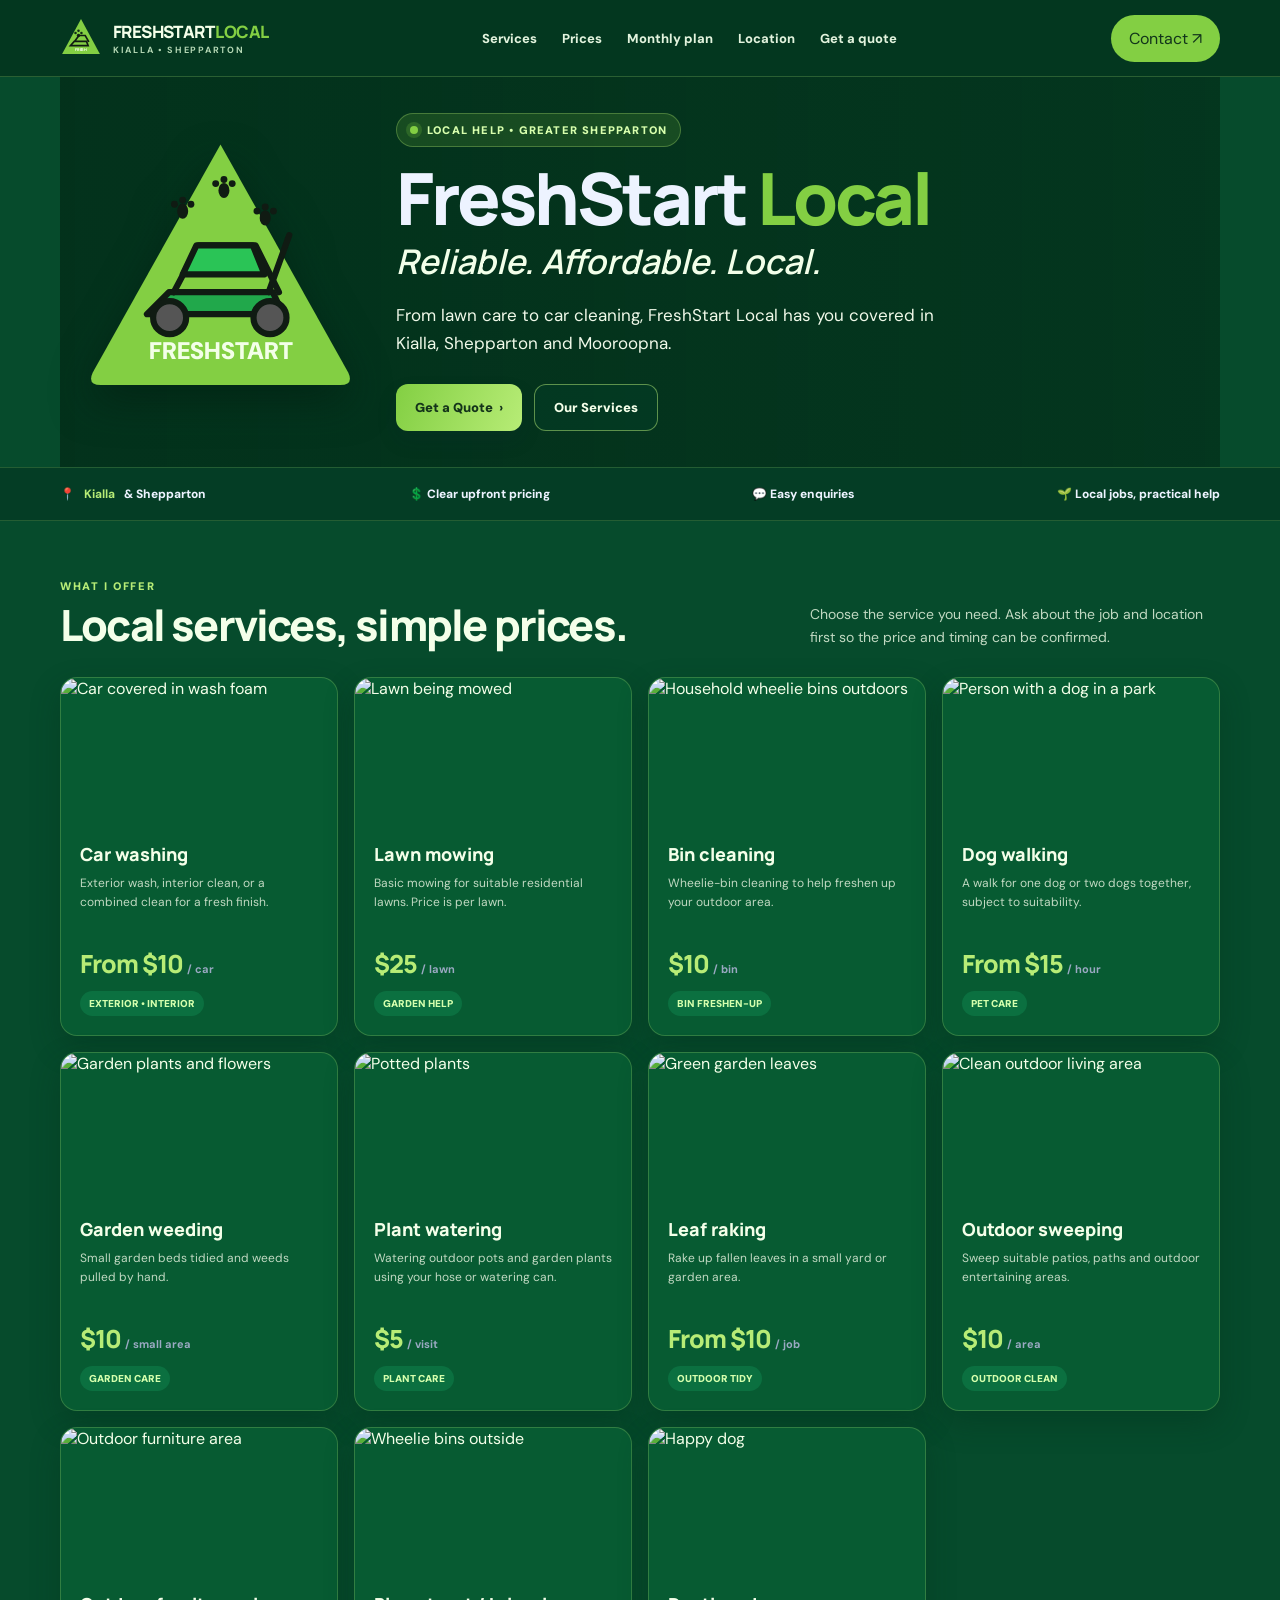
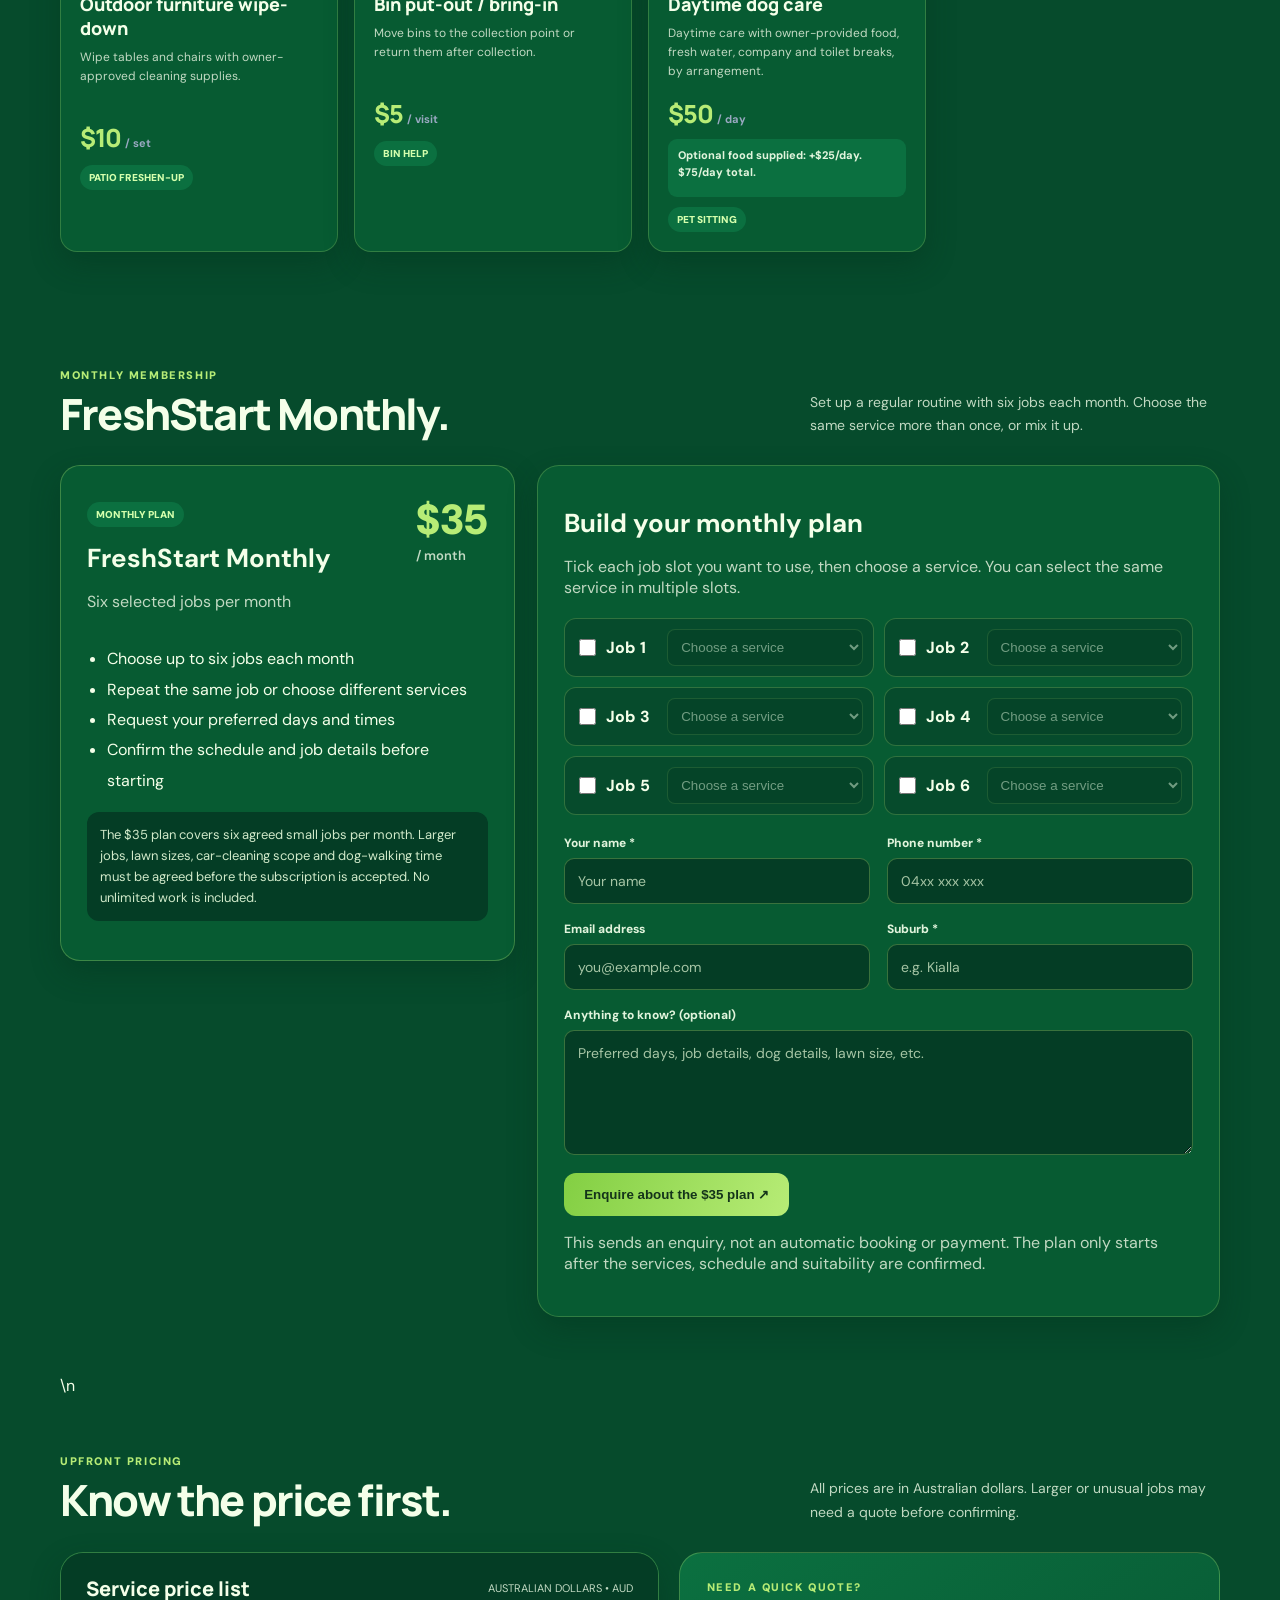
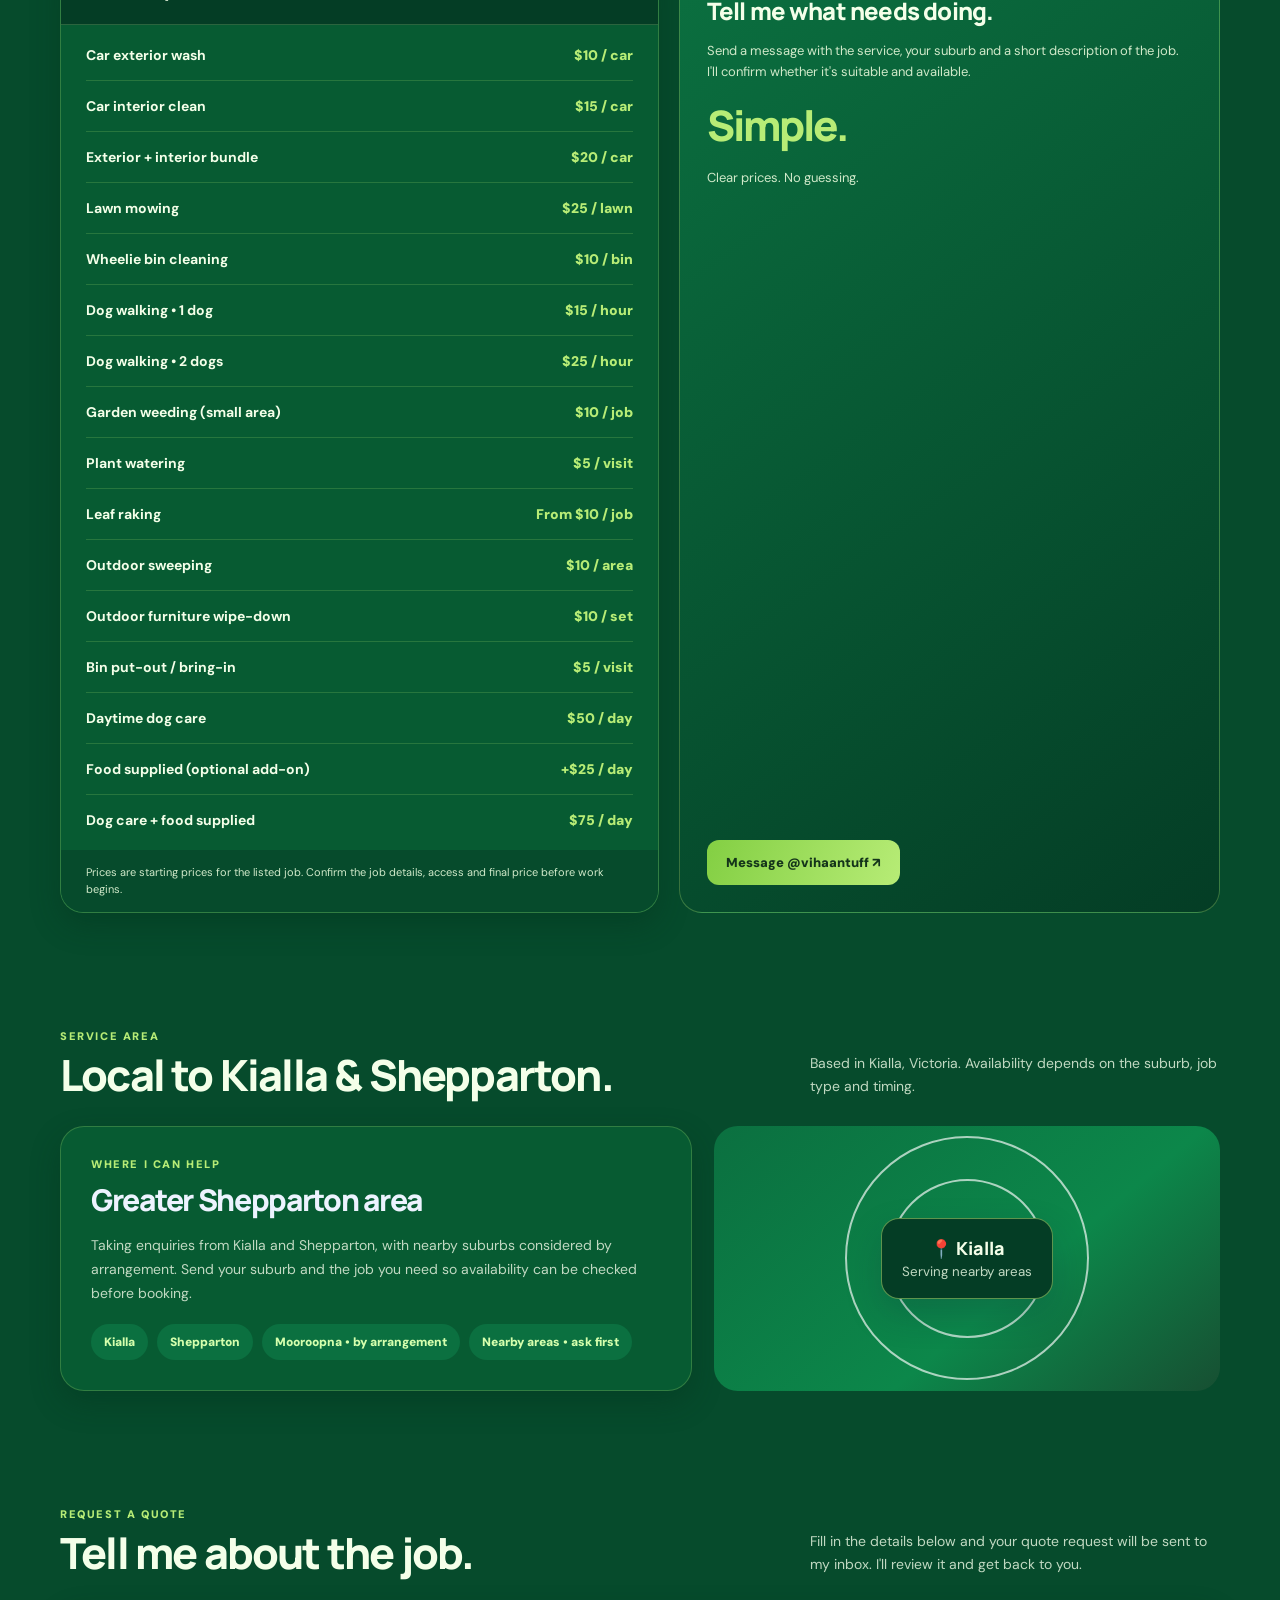
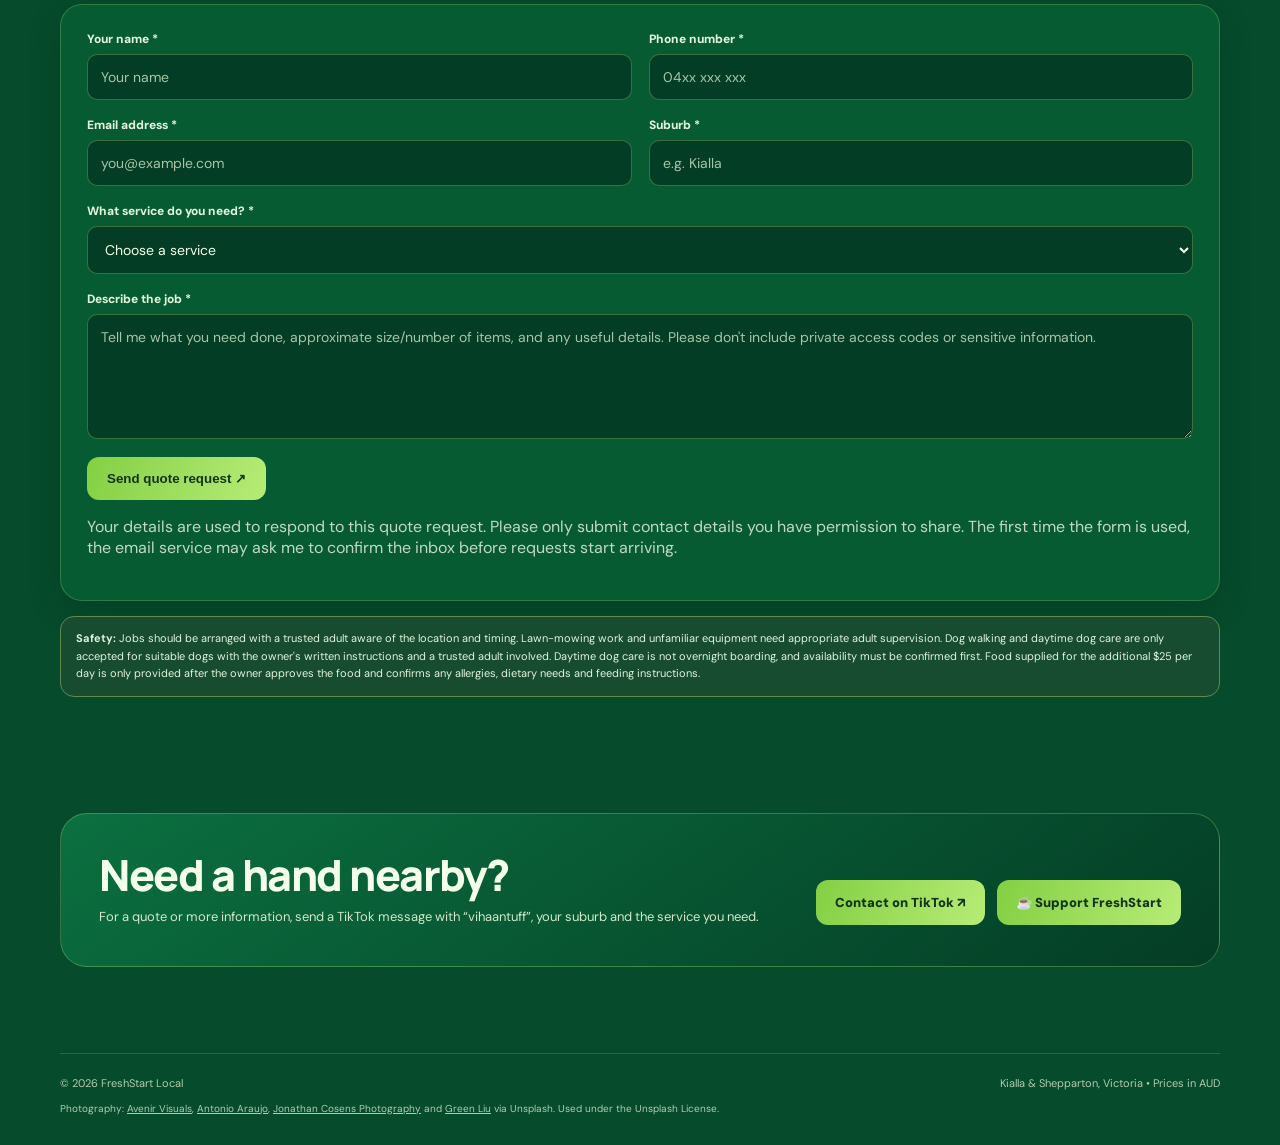
==== commit e00d9bd3: "Add Buy Me a Coffee support link to FreshStart Local" ====
--- a/local-services/index.html
+++ b/local-services/index.html
@@ -129,7 +129,7 @@
 </form>
 <div class="note"><strong>Safety:</strong> Jobs should be arranged with a trusted adult aware of the location and timing. Lawn-mowing work and unfamiliar equipment need appropriate adult supervision. Dog walking and daytime dog care are only accepted for suitable dogs with the owner's written instructions and a trusted adult involved. Daytime dog care is not overnight boarding, and availability must be confirmed first. Food supplied for the additional $25 per day is only provided after the owner approves the food and confirms any allergies, dietary needs and feeding instructions.</div>
 </section>
-<section><div class="contact"><div><h2>Need a hand nearby?</h2><p>For a quote or more information, send a TikTok message with “vihaantuff”, your suburb and the service you need.</p></div><a class="btn" href="https://www.tiktok.com/@vihaantuff" target="_blank" rel="noopener">Contact on TikTok ↗</a></div></section>
+<section><div class="contact"><div><h2>Need a hand nearby?</h2><p>For a quote or more information, send a TikTok message with “vihaantuff”, your suburb and the service you need.</p></div><div class="actions"><a class="btn" href="https://www.tiktok.com/@vihaantuff" target="_blank" rel="noopener">Contact on TikTok ↗</a><a class="btn" href="https://buymeacoffee.com/vihaansaini" target="_blank" rel="noopener">☕ Support FreshStart</a></div></div></section>
 </div>
 </main>
 <footer><div class="wrap foot"><span>© 2026 FreshStart Local</span><span>Kialla & Shepparton, Victoria • Prices in AUD</span></div><div class="wrap credits">Photography: <a href="https://unsplash.com/photos/man-washing-a-car-covered-in-foam-8s9GAPUMimY" target="_blank" rel="noopener">Avenir Visuals</a>, <a href="https://unsplash.com/photos/a-man-mowing-the-grass-with-a-lawnmower-X5ThSAAa-Rg" target="_blank" rel="noopener">Antonio Araujo</a>, <a href="https://unsplash.com/photos/two-trash-bins-with-dg-f-markings-under-a-tree-Mrg6b6HSXgQ" target="_blank" rel="noopener">Jonathan Cosens Photography</a> and <a href="https://unsplash.com/photos/a-person-and-a-dog-in-a-park-V1DP_Tg7nYY" target="_blank" rel="noopener">Green Liu</a> via Unsplash. Used under the Unsplash License.</div></footer>
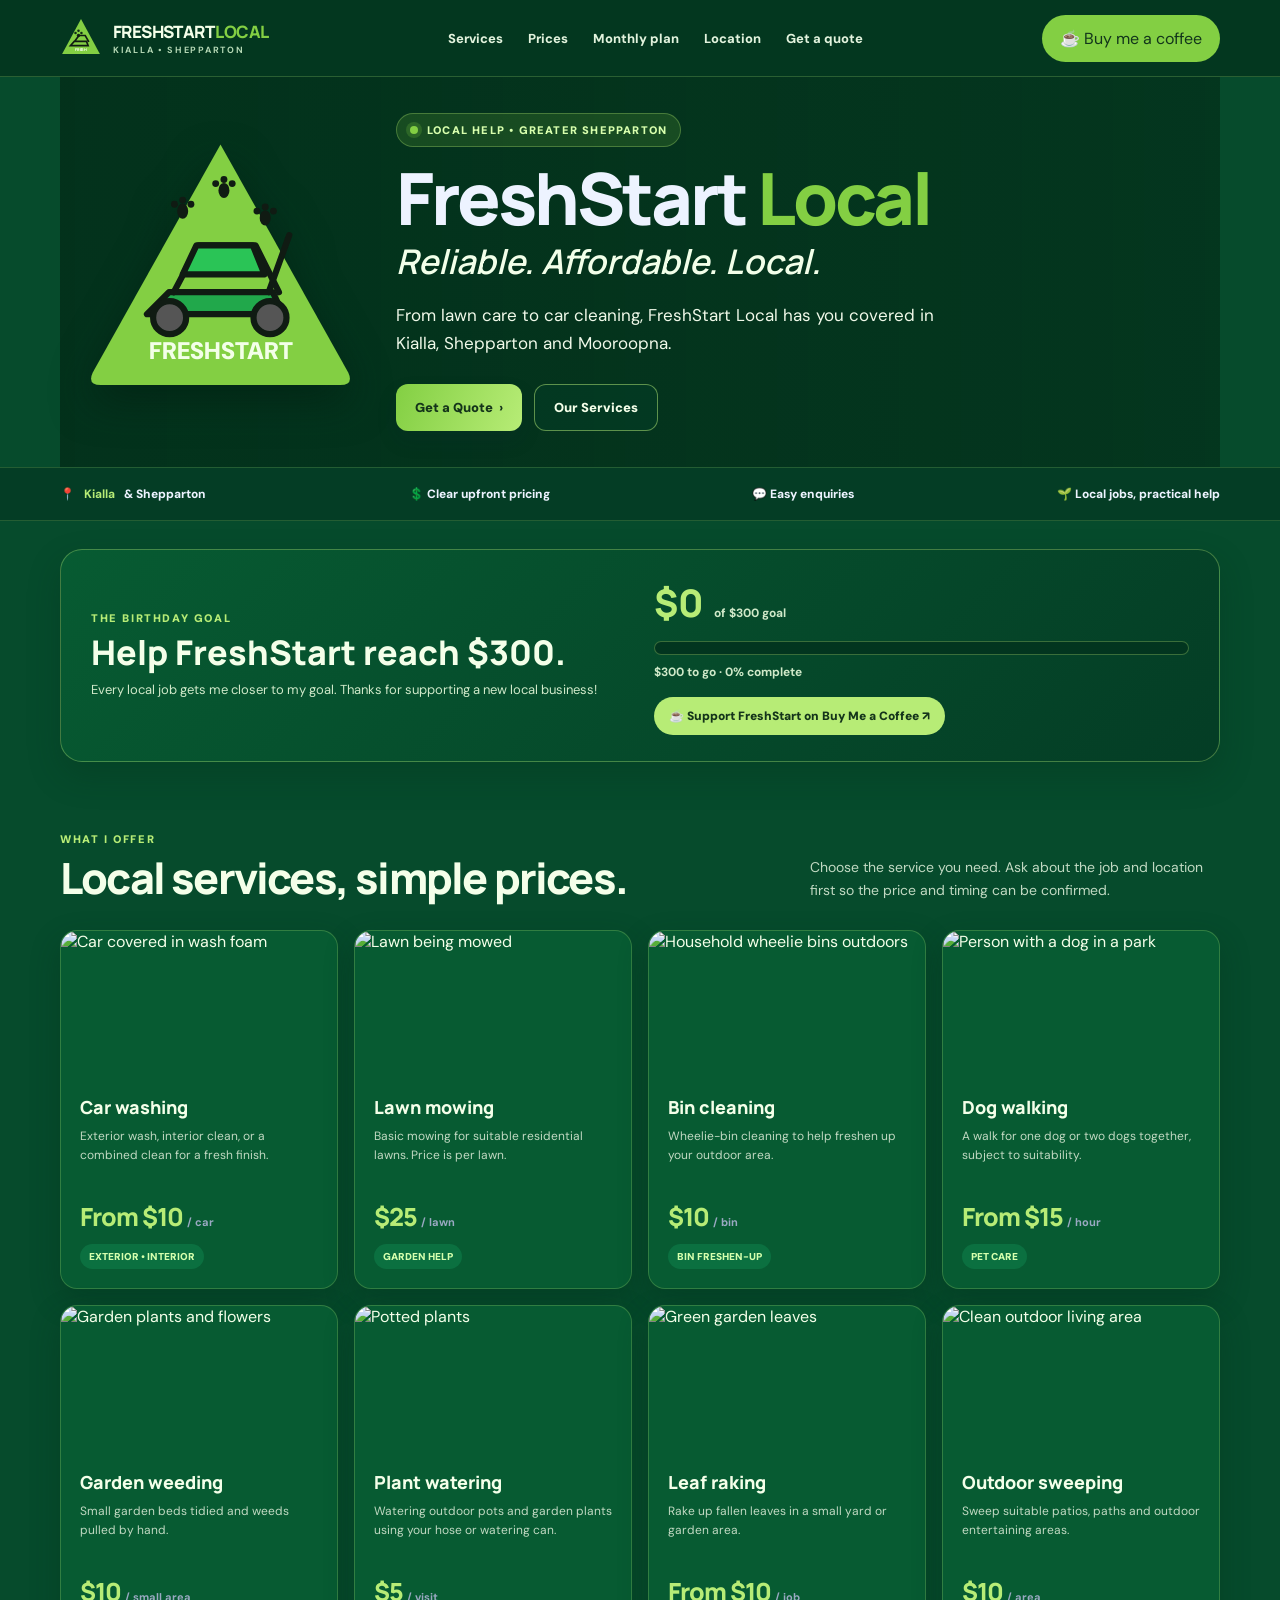
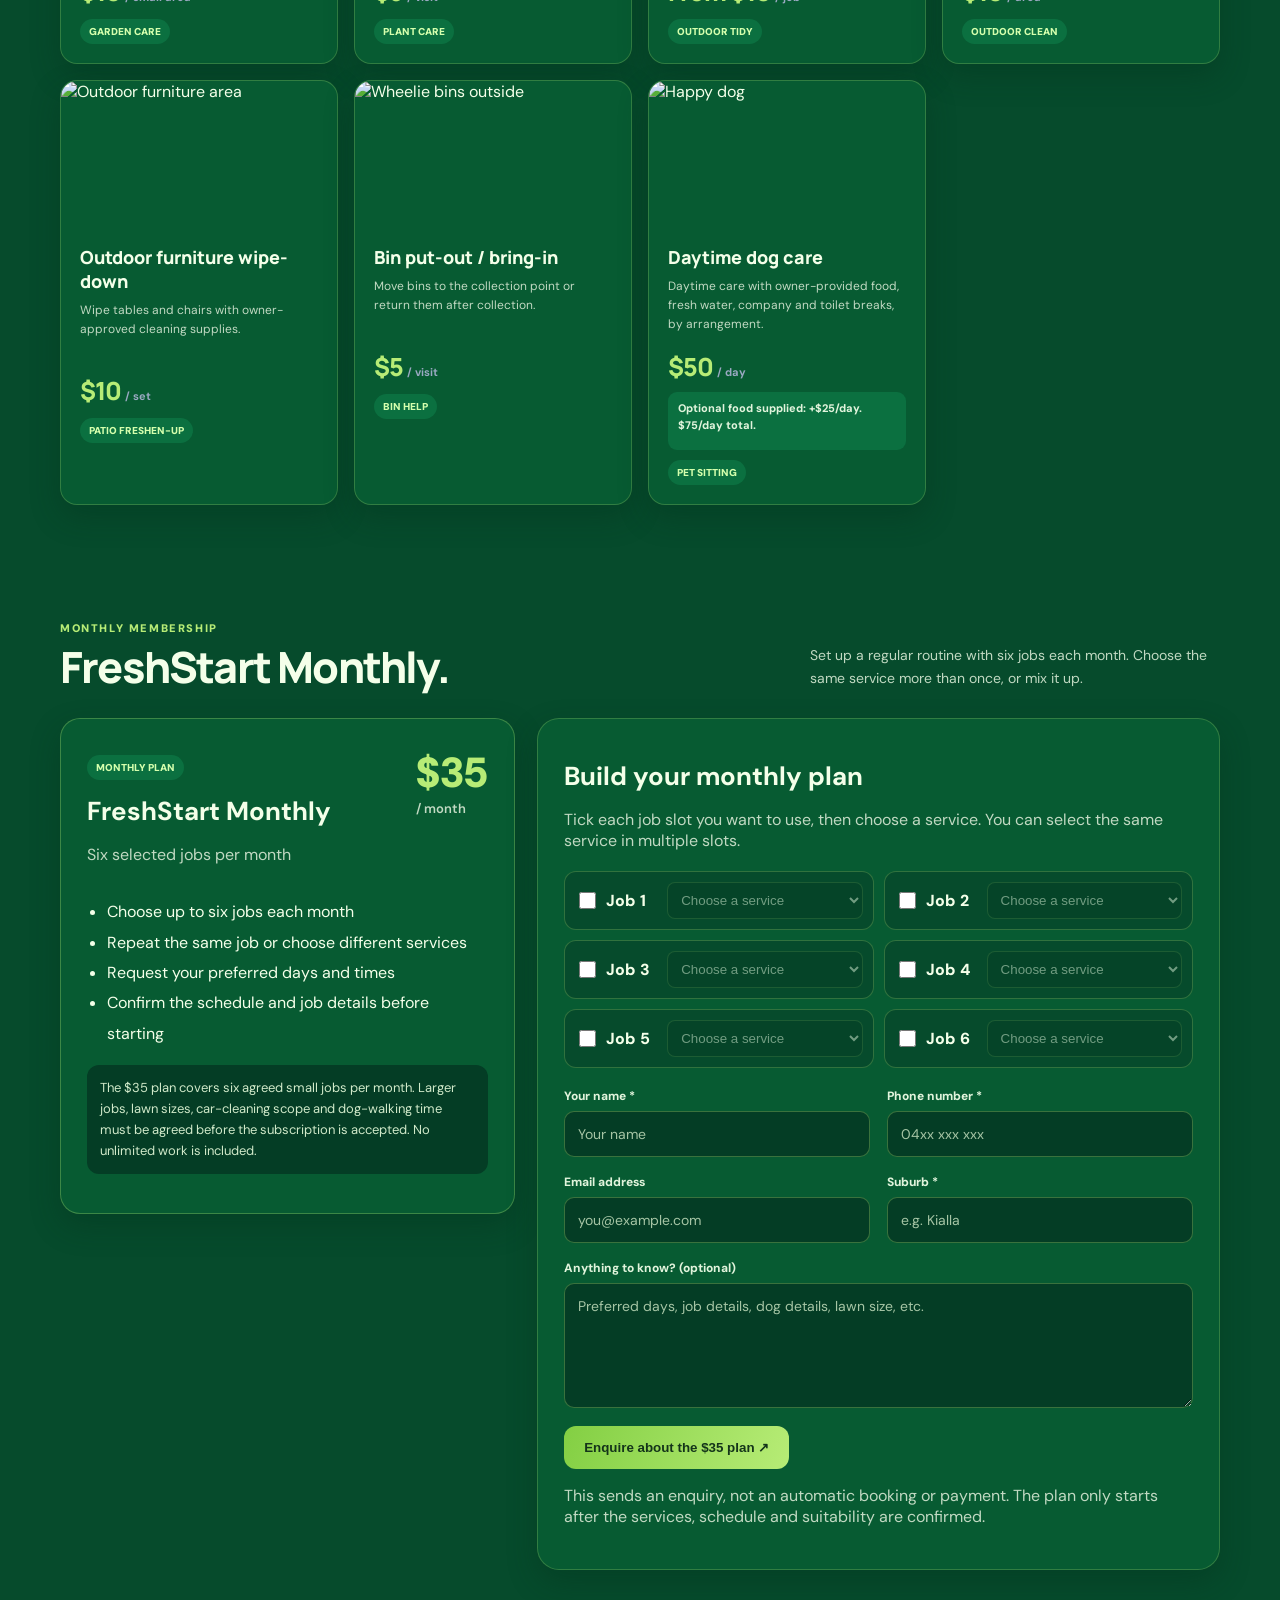
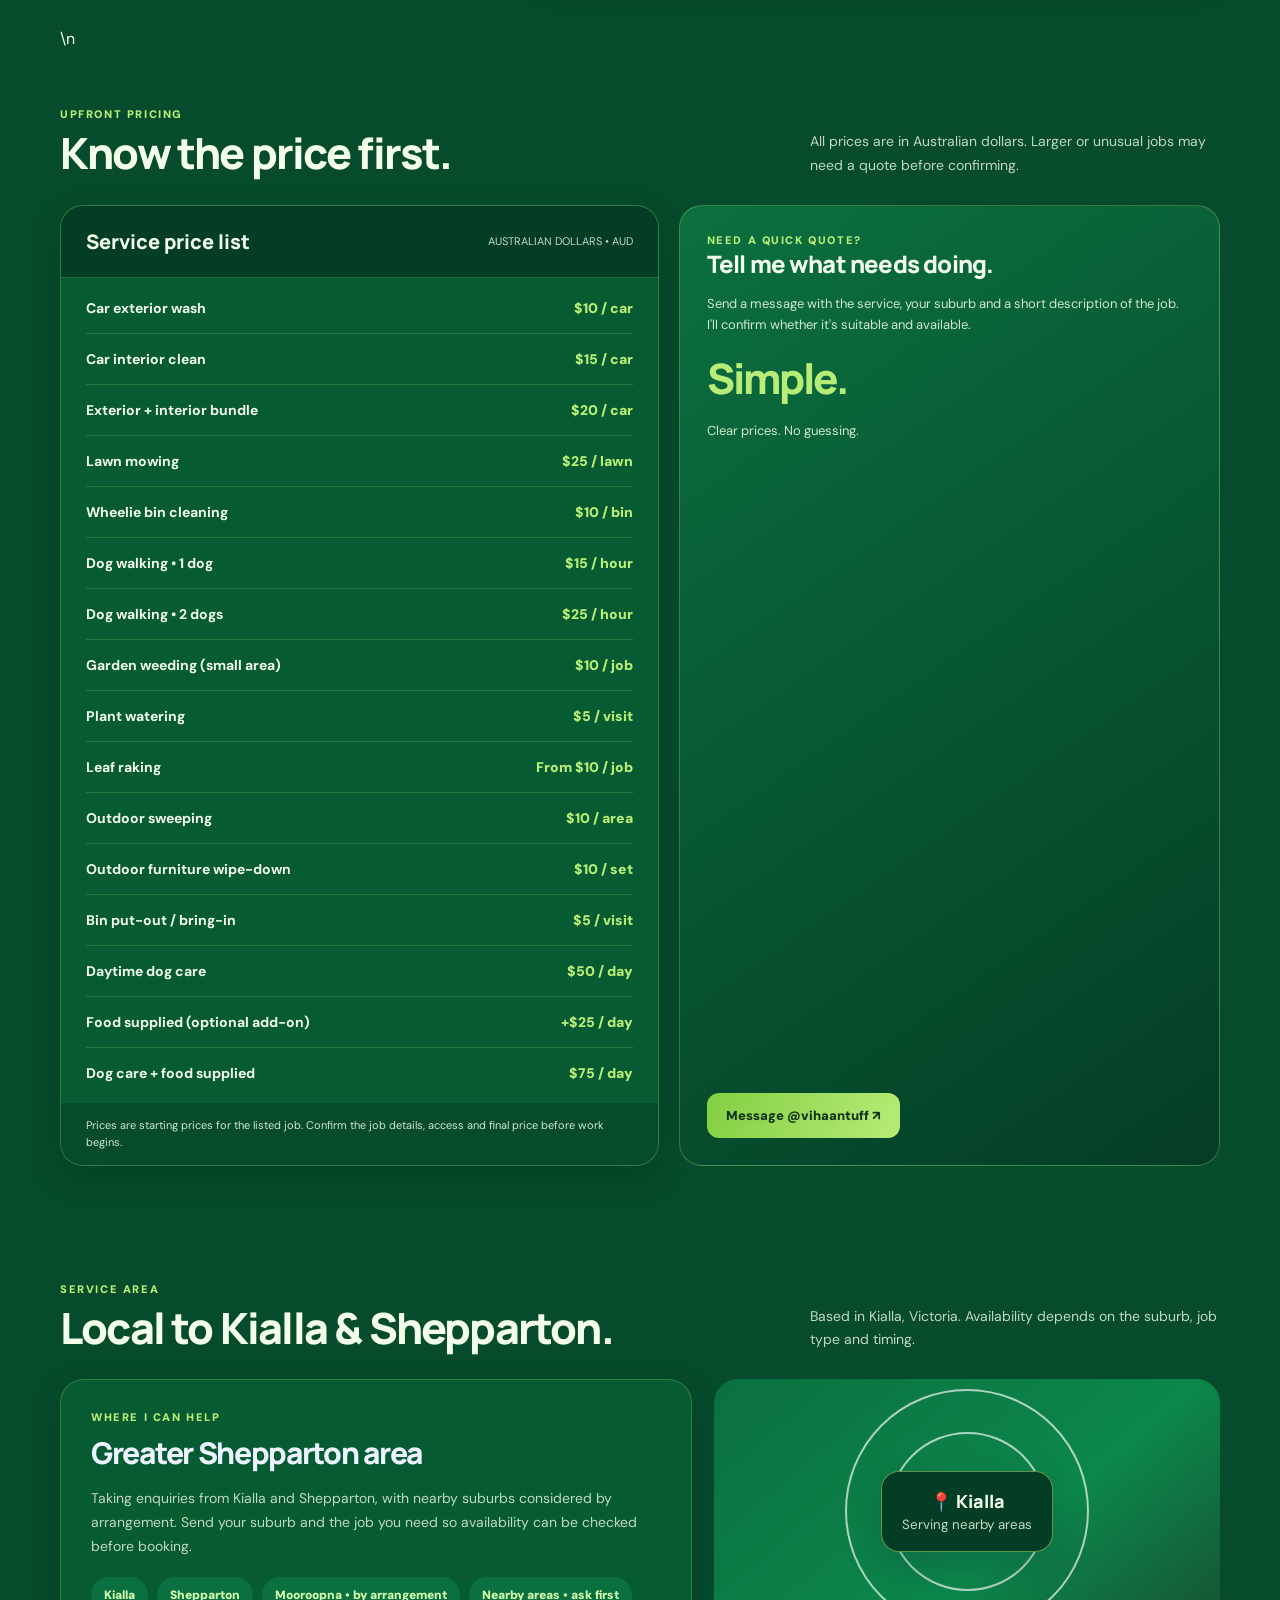
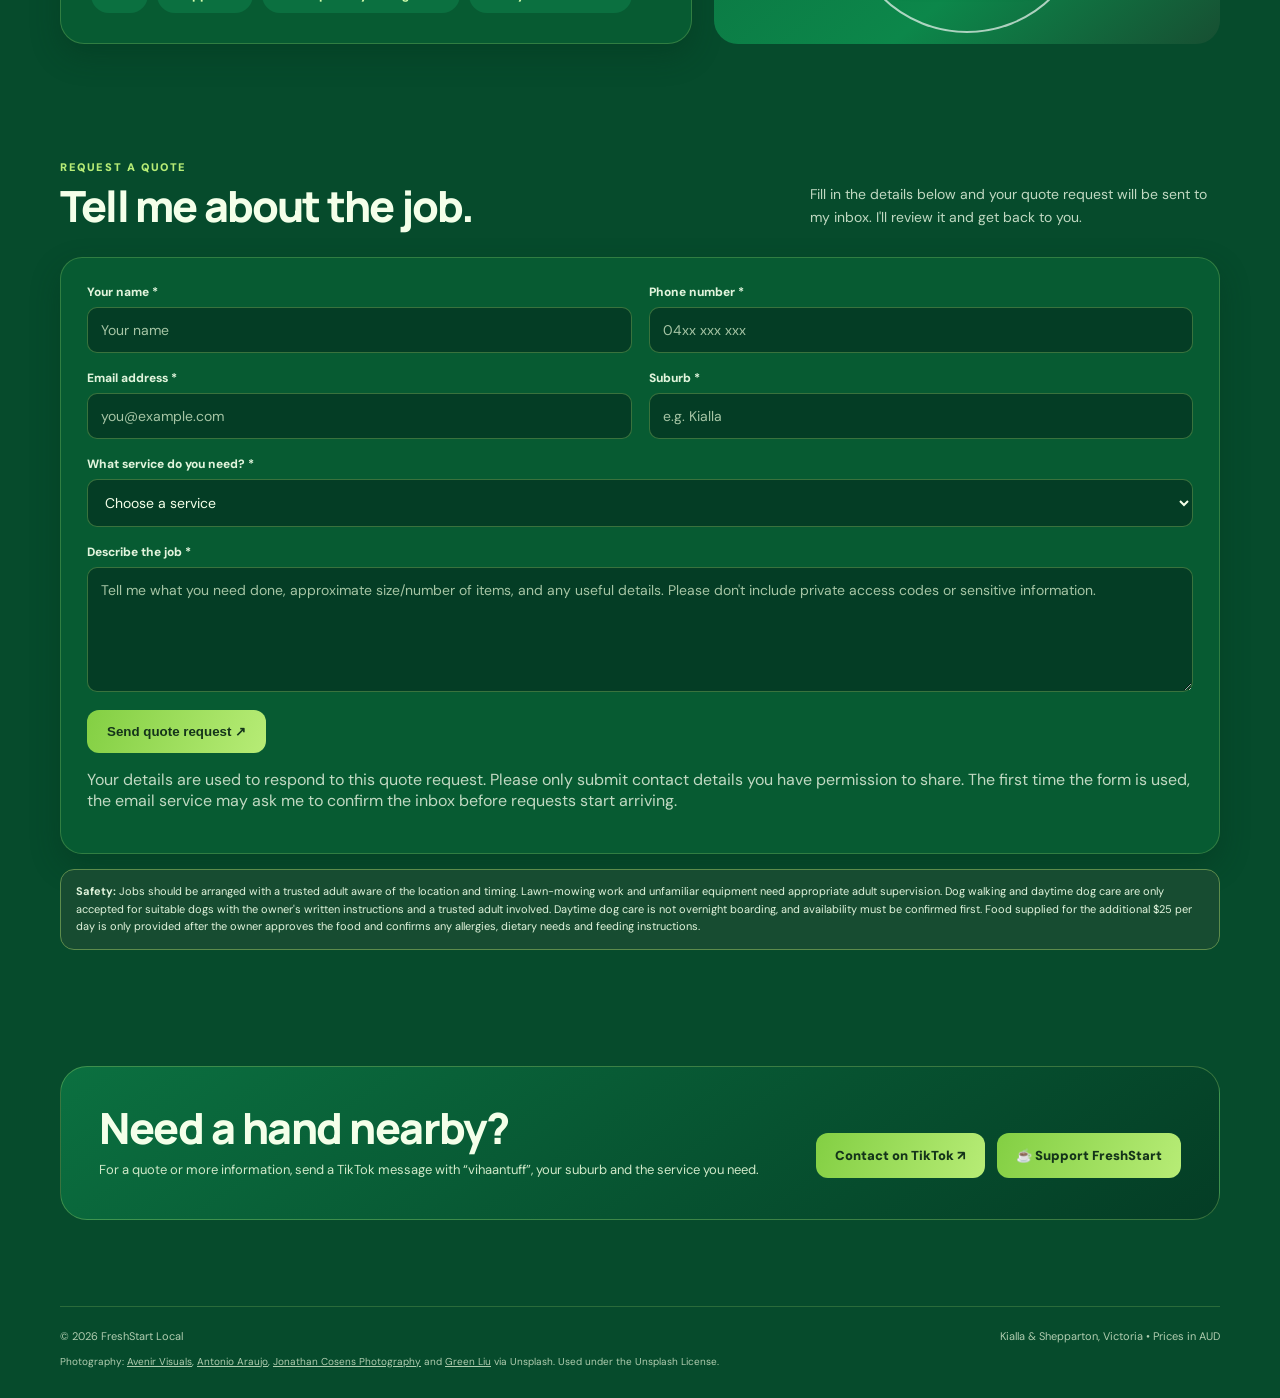
==== commit 2a1b5ed4: "Add FreshStart goal tracker and prominent Buy Me a Coffee links" ====
--- a/local-services/index.html
+++ b/local-services/index.html
@@ -68,16 +68,19 @@
 .field input,.field select,.field textarea{width:100%;border:1px solid rgba(160,190,255,.2);border-radius:10px;background:#0c1425;color:#edf3ff;padding:13px;font:14px "DM Sans",sans-serif}.field input::placeholder,.field textarea::placeholder{color:#71829e}.field textarea{min-height:125px;resize:vertical}
 .formhint,footer,.credits{color:#8494ae}.foot{border-color:var(--line)}
 @media(max-width:560px){.formgrid{grid-template-columns:1fr}.field.full{grid-column:auto}.quoteform{padding:18px}}
-/* FreshStart green homepage */:root{--lime:#83cf43;--line:rgba(183,236,150,.22)}html,body{background:#064b2c;color:#f4ffe9}header{background:rgba(4,55,31,.97);border-color:rgba(183,236,118,.22)}.brand{color:#f4ffe9}.brandmark{background:transparent;box-shadow:none;border-radius:0}.brand em{font-style:normal;color:#83cf43}.brand small{color:#b5d8b5}.navlinks{color:#e2f3dd}.navlinks a:hover{color:#b7ec76}.navcta{background:#83cf43;color:#12351b;border-radius:99px}.hero{padding:36px 20px;min-height:340px;grid-template-columns:1fr;background:linear-gradient(90deg,rgba(3,49,27,.97),rgba(3,49,27,.82)),url('https://images.unsplash.com/photo-1500382017468-9049fed747ef?auto=format&fit=crop&w=1800&q=85') center/cover}.hero>div:first-child{display:grid;grid-template-columns:280px 1fr;gap:36px;align-items:center}.brand-hero{display:flex;justify-content:center}.logo-large{width:min(100%,275px);filter:drop-shadow(0 15px 20px #001d0f88)}.logo-large svg{width:100%;height:auto}.hero-copy h1{font-size:clamp(45px,6vw,72px);letter-spacing:-3px;margin:16px 0 4px}.hero-copy h1 span{color:#83cf43}.hero-copy h2{font:italic 600 clamp(22px,3vw,34px) Manrope;margin:0 0 10px;color:#f2ffe9}.hero-copy .lead{color:#f0f9e9;max-width:580px}.hero-photo{display:none}.eyebrow{background:rgba(131,207,67,.16);color:#d8ffad;border:1px solid rgba(183,236,118,.3)}.dot{background:#83cf43;box-shadow:0 0 0 4px #83cf4333}.btn-dark{background:linear-gradient(110deg,#83cf43,#b7ec76);color:#14341a}.btn-white{background:rgba(4,61,37,.65);border:1px solid #b7ec7680;color:#f4ffe9}.smallnote{color:#c5dfc0}.trustbar{background:#043d25;border-block:1px solid rgba(183,236,118,.18)}.trustin b,.kicker{color:#b7ec76}section{padding:58px 0}.sectionhead h2{color:#f4ffe9}.sectionhead p{color:#c1d9c2}.service,.pricebox,.location-main,.quoteform{background:#075b32;border:1px solid rgba(183,236,118,.24);box-shadow:0 12px 30px #002d1850}.service{border-radius:17px}.food-addon{margin:8px 0 0!important;padding:8px 10px;background:#0b7040;border-radius:9px;color:#e1f4dc!important;font-size:11px!important;font-weight:800}.service img{height:145px}.servicebody h3{color:#f4ffe9}.servicebody p,.location-main p{color:#c1d9c2}.price{color:#b7ec76}.tag{background:#0b7040;color:#d5ffad}.pricehead{background:#043d25}.pricehead h3{color:#f4ffe9}.pricehead span{color:#c1d9c2}.pricelist{background:#075b32}.row{border-color:rgba(183,236,118,.18);color:#f4ffe9}.row span:last-child{color:#b7ec76}.pricehint{background:#064b2c;color:#d0e9c9}.quote-card,.contact{background:linear-gradient(145deg,#0b7040,#043d25);border:1px solid rgba(183,236,118,.3)}.quote-card h3,.contact h2{color:#f4ffe9}.quote-card p,.contact p{color:#d0e9c9}.quote-card .big{color:#b7ec76}.quote-card .btn,.contact .btn,.formsubmit{background:linear-gradient(110deg,#83cf43,#b7ec76);color:#14341a}.pill{background:#0b7040;color:#d5ffad}.mapcard{background:linear-gradient(140deg,#0b7040,#0c874a 60%,#174f32)}.map-pin{background:#043d25;border:1px solid #b7ec7680;color:#f4ffe9}.map-pin small{color:#c1d9c2}.field label{color:#e1f4dc}.field input,.field select,.field textarea{background:#043d25;border:1px solid rgba(183,236,118,.3);color:#f4ffe9}.field input::placeholder,.field textarea::placeholder{color:#a6c5a5}.formsubmit{border:0;border-radius:12px;padding:14px 20px;font-weight:900;cursor:pointer;margin-top:18px}.formhint{color:#c1d9c2}.note{background:#174c31;border-color:#5d8c4c;color:#e1f4dc}.foot{border-color:rgba(183,236,118,.2)}footer,.credits{color:#b1cdb0}@media(max-width:900px){.hero>div:first-child{grid-template-columns:220px 1fr;gap:20px}}@media(max-width:600px){.hero>div:first-child{grid-template-columns:1fr;text-align:center;gap:8px}.logo-large{width:165px}.hero-copy{padding:8px 0}.hero-copy h1{font-size:48px}.hero-copy .actions{justify-content:center}.navlinks{gap:10px}.navlinks a:nth-child(3){display:none}.service img{height:120px}}/* Monthly membership styles */.subscription-layout{display:grid;grid-template-columns:.8fr 1.2fr;gap:22px;align-items:start}.subscription-card{background:#075b32;border:1px solid rgba(183,236,118,.3);border-radius:20px;padding:26px;box-shadow:0 12px 30px #002d1850}.subscription-top{display:flex;justify-content:space-between;gap:16px;align-items:flex-start}.subscription-top h3,.subscription-form h3{font-size:26px;margin:14px 0 5px;color:#f4ffe9}.subscription-top p,.subscription-form>p{color:#c1d9c2}.subscription-price{font-size:42px;font-weight:900;color:#b7ec76;white-space:nowrap}.subscription-price small{display:block;font-size:13px;color:#c1d9c2;font-weight:600}.subscription-points{padding-left:20px;color:#f4ffe9;line-height:1.9}.subscription-note{padding:13px;border-radius:12px;background:#043d25;color:#d0e9c9;font-size:13px;line-height:1.6}.subscription-form{display:block}.subscription-slots{display:grid;grid-template-columns:1fr 1fr;gap:10px;margin:20px 0}.subscription-slot{display:flex;align-items:center;gap:10px;padding:10px;border:1px solid rgba(183,236,118,.24);border-radius:12px;background:#064b2c}.subscription-slot label{display:flex;align-items:center;gap:7px;min-width:82px;color:#f4ffe9;font-weight:800}.subscription-slot input{accent-color:#83cf43;width:17px;height:17px}.subscription-slot select{min-width:0;width:100%;padding:9px;background:#043d25;color:#f4ffe9;border:1px solid rgba(183,236,118,.3);border-radius:8px}.subscription-slot select:disabled{opacity:.45}.subscription-form .field textarea{width:100%;resize:vertical}@media(max-width:800px){.subscription-layout{grid-template-columns:1fr}}@media(max-width:540px){.subscription-slots{grid-template-columns:1fr}.subscription-top{flex-wrap:wrap}}</style>
+/* FreshStart green homepage */:root{--lime:#83cf43;--line:rgba(183,236,150,.22)}html,body{background:#064b2c;color:#f4ffe9}header{background:rgba(4,55,31,.97);border-color:rgba(183,236,118,.22)}.brand{color:#f4ffe9}.brandmark{background:transparent;box-shadow:none;border-radius:0}.brand em{font-style:normal;color:#83cf43}.brand small{color:#b5d8b5}.navlinks{color:#e2f3dd}.navlinks a:hover{color:#b7ec76}.navcta{background:#83cf43;color:#12351b;border-radius:99px}.hero{padding:36px 20px;min-height:340px;grid-template-columns:1fr;background:linear-gradient(90deg,rgba(3,49,27,.97),rgba(3,49,27,.82)),url('https://images.unsplash.com/photo-1500382017468-9049fed747ef?auto=format&fit=crop&w=1800&q=85') center/cover}.hero>div:first-child{display:grid;grid-template-columns:280px 1fr;gap:36px;align-items:center}.brand-hero{display:flex;justify-content:center}.logo-large{width:min(100%,275px);filter:drop-shadow(0 15px 20px #001d0f88)}.logo-large svg{width:100%;height:auto}.hero-copy h1{font-size:clamp(45px,6vw,72px);letter-spacing:-3px;margin:16px 0 4px}.hero-copy h1 span{color:#83cf43}.hero-copy h2{font:italic 600 clamp(22px,3vw,34px) Manrope;margin:0 0 10px;color:#f2ffe9}.hero-copy .lead{color:#f0f9e9;max-width:580px}.hero-photo{display:none}.eyebrow{background:rgba(131,207,67,.16);color:#d8ffad;border:1px solid rgba(183,236,118,.3)}.dot{background:#83cf43;box-shadow:0 0 0 4px #83cf4333}.btn-dark{background:linear-gradient(110deg,#83cf43,#b7ec76);color:#14341a}.btn-white{background:rgba(4,61,37,.65);border:1px solid #b7ec7680;color:#f4ffe9}.smallnote{color:#c5dfc0}.trustbar{background:#043d25;border-block:1px solid rgba(183,236,118,.18)}.trustin b,.kicker{color:#b7ec76}section{padding:58px 0}.sectionhead h2{color:#f4ffe9}.sectionhead p{color:#c1d9c2}.service,.pricebox,.location-main,.quoteform{background:#075b32;border:1px solid rgba(183,236,118,.24);box-shadow:0 12px 30px #002d1850}.service{border-radius:17px}.food-addon{margin:8px 0 0!important;padding:8px 10px;background:#0b7040;border-radius:9px;color:#e1f4dc!important;font-size:11px!important;font-weight:800}.service img{height:145px}.servicebody h3{color:#f4ffe9}.servicebody p,.location-main p{color:#c1d9c2}.price{color:#b7ec76}.tag{background:#0b7040;color:#d5ffad}.pricehead{background:#043d25}.pricehead h3{color:#f4ffe9}.pricehead span{color:#c1d9c2}.pricelist{background:#075b32}.row{border-color:rgba(183,236,118,.18);color:#f4ffe9}.row span:last-child{color:#b7ec76}.pricehint{background:#064b2c;color:#d0e9c9}.quote-card,.contact{background:linear-gradient(145deg,#0b7040,#043d25);border:1px solid rgba(183,236,118,.3)}.quote-card h3,.contact h2{color:#f4ffe9}.quote-card p,.contact p{color:#d0e9c9}.quote-card .big{color:#b7ec76}.quote-card .btn,.contact .btn,.formsubmit{background:linear-gradient(110deg,#83cf43,#b7ec76);color:#14341a}.pill{background:#0b7040;color:#d5ffad}.mapcard{background:linear-gradient(140deg,#0b7040,#0c874a 60%,#174f32)}.map-pin{background:#043d25;border:1px solid #b7ec7680;color:#f4ffe9}.map-pin small{color:#c1d9c2}.field label{color:#e1f4dc}.field input,.field select,.field textarea{background:#043d25;border:1px solid rgba(183,236,118,.3);color:#f4ffe9}.field input::placeholder,.field textarea::placeholder{color:#a6c5a5}.formsubmit{border:0;border-radius:12px;padding:14px 20px;font-weight:900;cursor:pointer;margin-top:18px}.formhint{color:#c1d9c2}.note{background:#174c31;border-color:#5d8c4c;color:#e1f4dc}.foot{border-color:rgba(183,236,118,.2)}footer,.credits{color:#b1cdb0}@media(max-width:900px){.hero>div:first-child{grid-template-columns:220px 1fr;gap:20px}}@media(max-width:600px){.hero>div:first-child{grid-template-columns:1fr;text-align:center;gap:8px}.logo-large{width:165px}.hero-copy{padding:8px 0}.hero-copy h1{font-size:48px}.hero-copy .actions{justify-content:center}.navlinks{gap:10px}.navlinks a:nth-child(3){display:none}.service img{height:120px}}/* Monthly membership styles */.subscription-layout{display:grid;grid-template-columns:.8fr 1.2fr;gap:22px;align-items:start}.subscription-card{background:#075b32;border:1px solid rgba(183,236,118,.3);border-radius:20px;padding:26px;box-shadow:0 12px 30px #002d1850}.subscription-top{display:flex;justify-content:space-between;gap:16px;align-items:flex-start}.subscription-top h3,.subscription-form h3{font-size:26px;margin:14px 0 5px;color:#f4ffe9}.subscription-top p,.subscription-form>p{color:#c1d9c2}.subscription-price{font-size:42px;font-weight:900;color:#b7ec76;white-space:nowrap}.subscription-price small{display:block;font-size:13px;color:#c1d9c2;font-weight:600}.subscription-points{padding-left:20px;color:#f4ffe9;line-height:1.9}.subscription-note{padding:13px;border-radius:12px;background:#043d25;color:#d0e9c9;font-size:13px;line-height:1.6}.subscription-form{display:block}.subscription-slots{display:grid;grid-template-columns:1fr 1fr;gap:10px;margin:20px 0}.subscription-slot{display:flex;align-items:center;gap:10px;padding:10px;border:1px solid rgba(183,236,118,.24);border-radius:12px;background:#064b2c}.subscription-slot label{display:flex;align-items:center;gap:7px;min-width:82px;color:#f4ffe9;font-weight:800}.subscription-slot input{accent-color:#83cf43;width:17px;height:17px}.subscription-slot select{min-width:0;width:100%;padding:9px;background:#043d25;color:#f4ffe9;border:1px solid rgba(183,236,118,.3);border-radius:8px}.subscription-slot select:disabled{opacity:.45}.subscription-form .field textarea{width:100%;resize:vertical}@media(max-width:800px){.subscription-layout{grid-template-columns:1fr}}@media(max-width:540px){.subscription-slots{grid-template-columns:1fr}.subscription-top{flex-wrap:wrap}}
+/* Goal progress card */.goal-section{padding:28px 0 12px}.goal-card{display:grid;grid-template-columns:1fr 1fr;gap:28px;align-items:center;background:linear-gradient(135deg,#075b32,#043d25);border:1px solid rgba(183,236,118,.35);border-radius:22px;padding:26px 30px;box-shadow:0 14px 32px #002d1840}.goal-card h2{font:800 clamp(24px,3vw,34px)/1.1 Manrope;color:#f4ffe9;margin:9px 0}.goal-card p{color:#d0e9c9;font-size:13px;line-height:1.6;margin:0}.goal-amount{display:flex;align-items:baseline;gap:10px;margin-bottom:13px}.goal-amount strong{font:900 38px Manrope;color:#b7ec76}.goal-amount span,.goal-remaining{font-size:12px;color:#d0e9c9;font-weight:700}.goal-track{height:14px;border-radius:99px;background:#02351f;overflow:hidden;border:1px solid #b7ec7650}.goal-fill{height:100%;width:0;background:linear-gradient(90deg,#83cf43,#c3f58b);border-radius:99px;transition:width .3s}.goal-remaining{margin-top:9px}.goal-coffee{display:inline-flex;margin-top:17px;padding:11px 15px;border-radius:99px;background:#b7ec76;color:#14341a;font-size:12px;font-weight:900}.goal-coffee:hover{background:#d2ff9b}@media(max-width:700px){.goal-card{grid-template-columns:1fr;padding:22px}.navlinks{display:none}.navcta{font-size:10px}}
+</style>
 </head>
 <body>
-<header><div class="wrap"><nav><a class="brand" href="#top"><span class="brandmark"><svg viewBox="0 0 100 100" aria-hidden="true"><path d="M50 5 95 88H5Z" fill="#83cf43"/><g fill="#102b18"><circle cx="37" cy="38" r="3"/><circle cx="44" cy="33" r="3"/><circle cx="51" cy="38" r="3"/><circle cx="44" cy="44" r="4"/></g><path d="M25 68h42l-4-10H34zM35 58l10-14h15l8 14" fill="none" stroke="#101b13" stroke-width="4" stroke-linecap="round"/><text x="50" y="82" font-size="9" text-anchor="middle" font-weight="900" fill="#fff">FRESH</text></svg></span><span>FRESHSTART <em>LOCAL</em><small>KIALLA • SHEPPARTON</small></span></a><div class="navlinks"><a href="#services">Services</a><a href="#prices">Prices</a><a href="#monthly">Monthly plan</a><a href="#location">Location</a><a href="#quote">Get a quote</a></div><a class="navcta" href="https://www.tiktok.com/@vihaantuff" target="_blank" rel="noopener">Contact ↗</a></nav></div></header>
+<header><div class="wrap"><nav><a class="brand" href="#top"><span class="brandmark"><svg viewBox="0 0 100 100" aria-hidden="true"><path d="M50 5 95 88H5Z" fill="#83cf43"/><g fill="#102b18"><circle cx="37" cy="38" r="3"/><circle cx="44" cy="33" r="3"/><circle cx="51" cy="38" r="3"/><circle cx="44" cy="44" r="4"/></g><path d="M25 68h42l-4-10H34zM35 58l10-14h15l8 14" fill="none" stroke="#101b13" stroke-width="4" stroke-linecap="round"/><text x="50" y="82" font-size="9" text-anchor="middle" font-weight="900" fill="#fff">FRESH</text></svg></span><span>FRESHSTART <em>LOCAL</em><small>KIALLA • SHEPPARTON</small></span></a><div class="navlinks"><a href="#services">Services</a><a href="#prices">Prices</a><a href="#monthly">Monthly plan</a><a href="#location">Location</a><a href="#quote">Get a quote</a></div><a class="navcta" href="https://buymeacoffee.com/vihaansaini" target="_blank" rel="noopener">☕ Buy me a coffee</a></nav></div></header>
 <main id="top">
 <div class="wrap"><section class="hero">
 <div><div class="brand-hero"><div class="logo-large"><svg viewBox="0 0 400 400" role="img" aria-label="FreshStart Local lawn care logo"><path d="M200 18 386 350Q394 368 374 368H26Q6 368 14 350Z" fill="#83cf43"/><g fill="#101b13"><g transform="translate(145 115)"><ellipse rx="8" ry="11"/><circle cx="-12" cy="-10" r="5"/><circle cy="-16" r="5"/><circle cx="12" cy="-10" r="5"/></g><g transform="translate(205 85)"><ellipse rx="8" ry="11"/><circle cx="-12" cy="-10" r="5"/><circle cy="-16" r="5"/><circle cx="12" cy="-10" r="5"/></g><g transform="translate(265 125)"><ellipse rx="8" ry="11"/><circle cx="-12" cy="-10" r="5"/><circle cy="-16" r="5"/><circle cx="12" cy="-10" r="5"/></g></g><g stroke="#101b13" stroke-width="9" stroke-linecap="round" stroke-linejoin="round"><path d="M93 265h198l-15-32H125z" fill="#21a84b"/><path d="m132 233 36-68h83l34 68" fill="none"/><path d="M165 165h82l17 42h-119z" fill="#2ac456"/><path d="M270 233 300 150" fill="none"/><circle cx="126" cy="270" r="24" fill="#555"/><circle cx="272" cy="270" r="24" fill="#555"/></g><text x="200" y="330" font-size="35" font-weight="900" text-anchor="middle" fill="#f3ffe8">FRESHSTART</text></svg></div></div><div class="hero-copy"><div class="eyebrow"><span class="dot"></span> LOCAL HELP • GREATER SHEPPARTON</div><h1>FreshStart <span>Local</span></h1><h2>Reliable. Affordable. Local.</h2><p class="lead">From lawn care to car cleaning, FreshStart Local has you covered in Kialla, Shepparton and Mooroopna.</p><div class="actions"><a class="btn btn-dark" href="#quote">Get a Quote&nbsp; ›</a><a class="btn btn-white" href="#services">Our Services</a></div></div></div>
 <div class="hero-photo"><img src="https://images.unsplash.com/photo-1769641156620-48f014424c4f?auto=format&fit=crop&w=1500&q=85" alt="Car being washed with cleaning foam"><span class="hero-chip">LOCAL • RELIABLE • FAIR PRICES</span><div class="hero-label"><strong>Get the little jobs sorted.</strong><p>Car care, garden help, clean bins and dog walking.</p></div></div>
 </section></div>
 <div class="trustbar"><div class="wrap trustin"><span>📍 <b>Kialla</b> & Shepparton</span><span>💲 Clear upfront pricing</span><span>💬 Easy enquiries</span><span>🌱 Local jobs, practical help</span></div></div>
+<section class="goal-section" id="goal"><div class="wrap"><div class="goal-card"><div><div class="kicker">THE BIRTHDAY GOAL</div><h2>Help FreshStart reach $300.</h2><p>Every local job gets me closer to my goal. Thanks for supporting a new local business!</p></div><div class="goal-progress"><div class="goal-amount"><strong id="goal-earned">$0</strong><span>of $300 goal</span></div><div class="goal-track" role="progressbar" aria-label="Progress towards $300 goal" aria-valuemin="0" aria-valuemax="300" aria-valuenow="0"><div class="goal-fill" id="goal-fill"></div></div><div class="goal-remaining" id="goal-remaining">$300 to go · 0% complete</div><a class="goal-coffee" href="https://buymeacoffee.com/vihaansaini" target="_blank" rel="noopener">☕ Support FreshStart on Buy Me a Coffee ↗</a></div></div></div></section>
 <div class="wrap">
 <section id="services"><div class="sectionhead"><div><div class="kicker">WHAT I OFFER</div><h2>Local services, simple prices.</h2></div><p>Choose the service you need. Ask about the job and location first so the price and timing can be confirmed.</p></div>
 <div class="servicegrid">
@@ -133,4 +136,4 @@
 </div>
 </main>
 <footer><div class="wrap foot"><span>© 2026 FreshStart Local</span><span>Kialla & Shepparton, Victoria • Prices in AUD</span></div><div class="wrap credits">Photography: <a href="https://unsplash.com/photos/man-washing-a-car-covered-in-foam-8s9GAPUMimY" target="_blank" rel="noopener">Avenir Visuals</a>, <a href="https://unsplash.com/photos/a-man-mowing-the-grass-with-a-lawnmower-X5ThSAAa-Rg" target="_blank" rel="noopener">Antonio Araujo</a>, <a href="https://unsplash.com/photos/two-trash-bins-with-dg-f-markings-under-a-tree-Mrg6b6HSXgQ" target="_blank" rel="noopener">Jonathan Cosens Photography</a> and <a href="https://unsplash.com/photos/a-person-and-a-dog-in-a-park-V1DP_Tg7nYY" target="_blank" rel="noopener">Green Liu</a> via Unsplash. Used under the Unsplash License.</div></footer>
-<script>document.querySelectorAll('.job-check').forEach(box=>{box.addEventListener('change',()=>{const select=box.closest('.subscription-slot').querySelector('select');select.disabled=!box.checked;select.required=box.checked;if(!box.checked)select.value='';});});document.querySelector('.subscription-form')?.addEventListener('submit',event=>{const selected=[...document.querySelectorAll('.job-check:checked')];if(selected.length!==6){event.preventDefault();alert('Please select all six monthly job slots.');return;}if(selected.some(box=>!box.closest('.subscription-slot').querySelector('select').value)){event.preventDefault();alert('Please choose a service for each selected job slot.');}});</script></body></html>+<script>document.querySelectorAll('.job-check').forEach(box=>{box.addEventListener('change',()=>{const select=box.closest('.subscription-slot').querySelector('select');select.disabled=!box.checked;select.required=box.checked;if(!box.checked)select.value='';});});document.querySelector('.subscription-form')?.addEventListener('submit',event=>{const selected=[...document.querySelectorAll('.job-check:checked')];if(selected.length!==6){event.preventDefault();alert('Please select all six monthly job slots.');return;}if(selected.some(box=>!box.closest('.subscription-slot').querySelector('select').value)){event.preventDefault();alert('Please choose a service for each selected job slot.');}});</script><script>/* Owner update: change earnedSoFar below in the GitHub file when your total changes. */const earnedSoFar=0;const goalTarget=300;const safeEarned=Math.max(0,Math.min(earnedSoFar,goalTarget));const percent=Math.round(safeEarned/goalTarget*100);document.getElementById("goal-earned").textContent="$"+safeEarned;document.getElementById("goal-fill").style.width=percent+"%";document.querySelector(".goal-track").setAttribute("aria-valuenow",safeEarned);document.getElementById("goal-remaining").textContent="$"+(goalTarget-safeEarned)+" to go · "+percent+"% complete";</script></body></html>
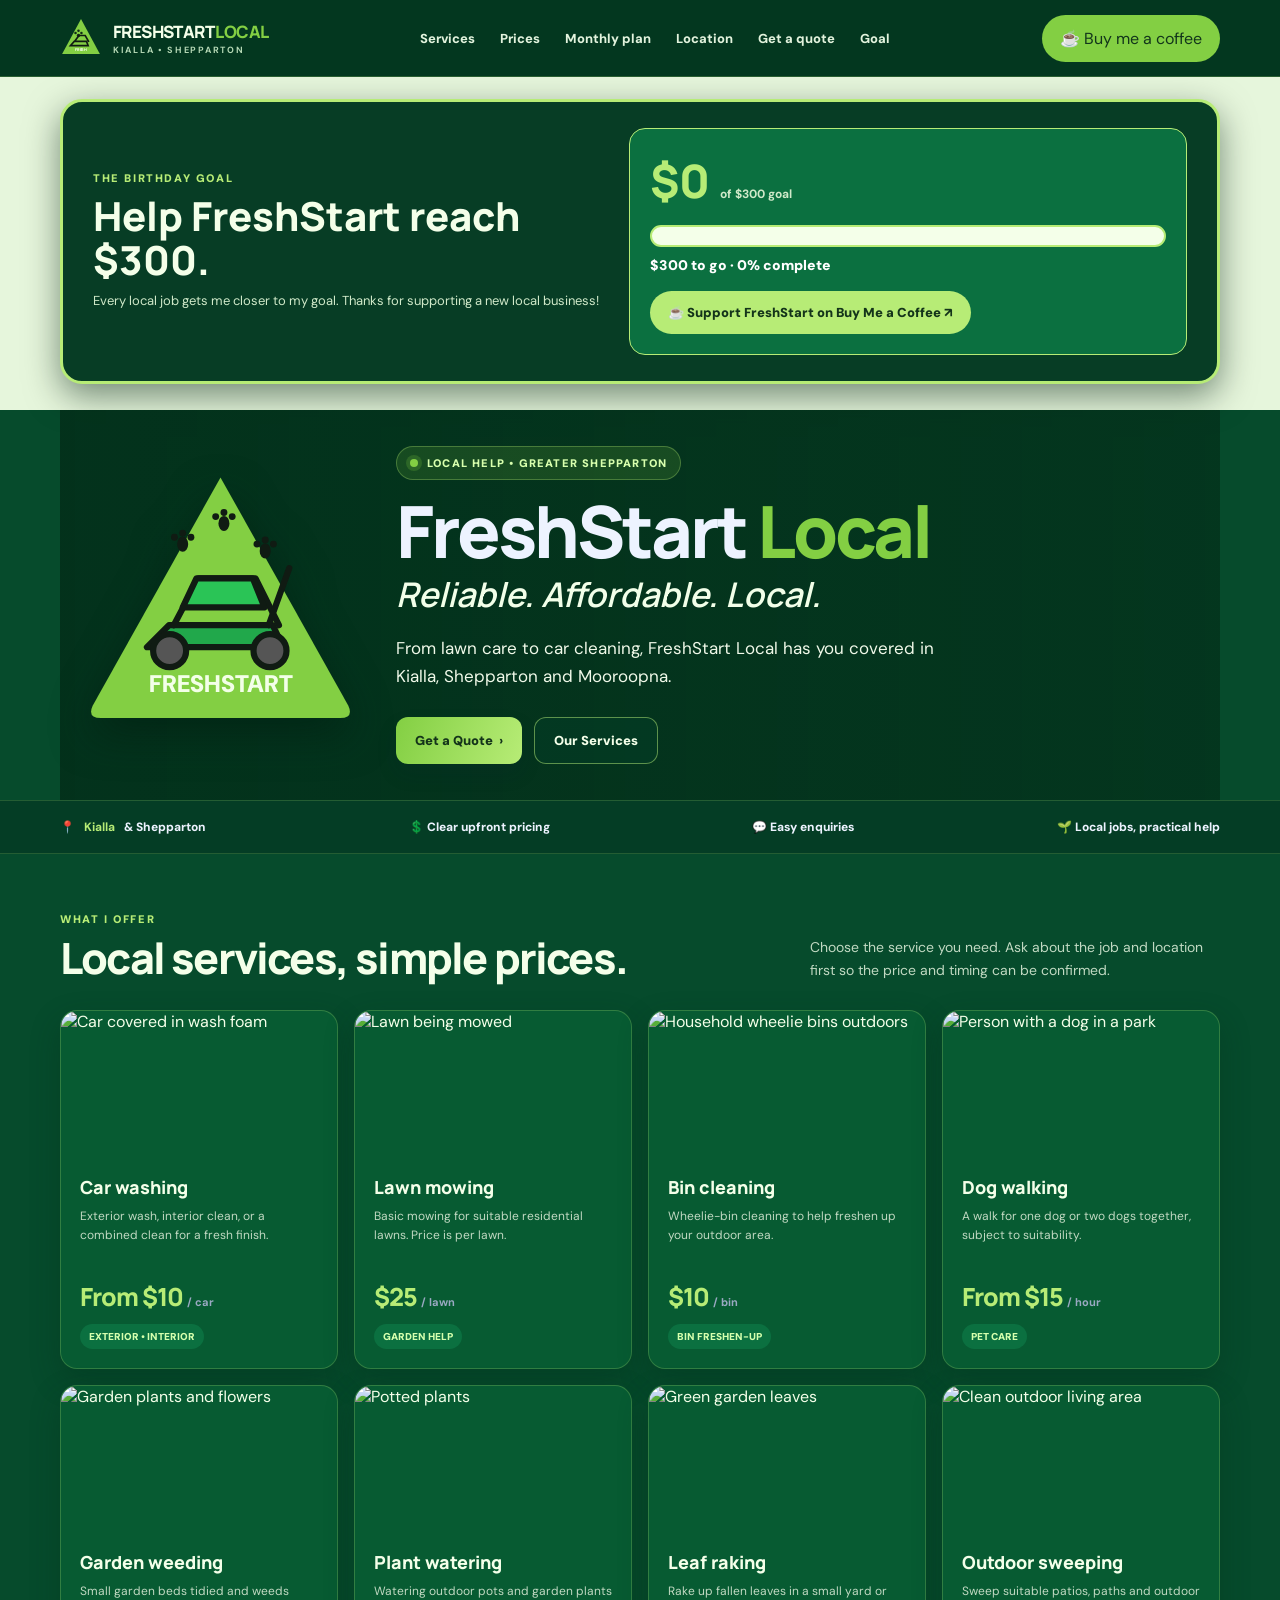
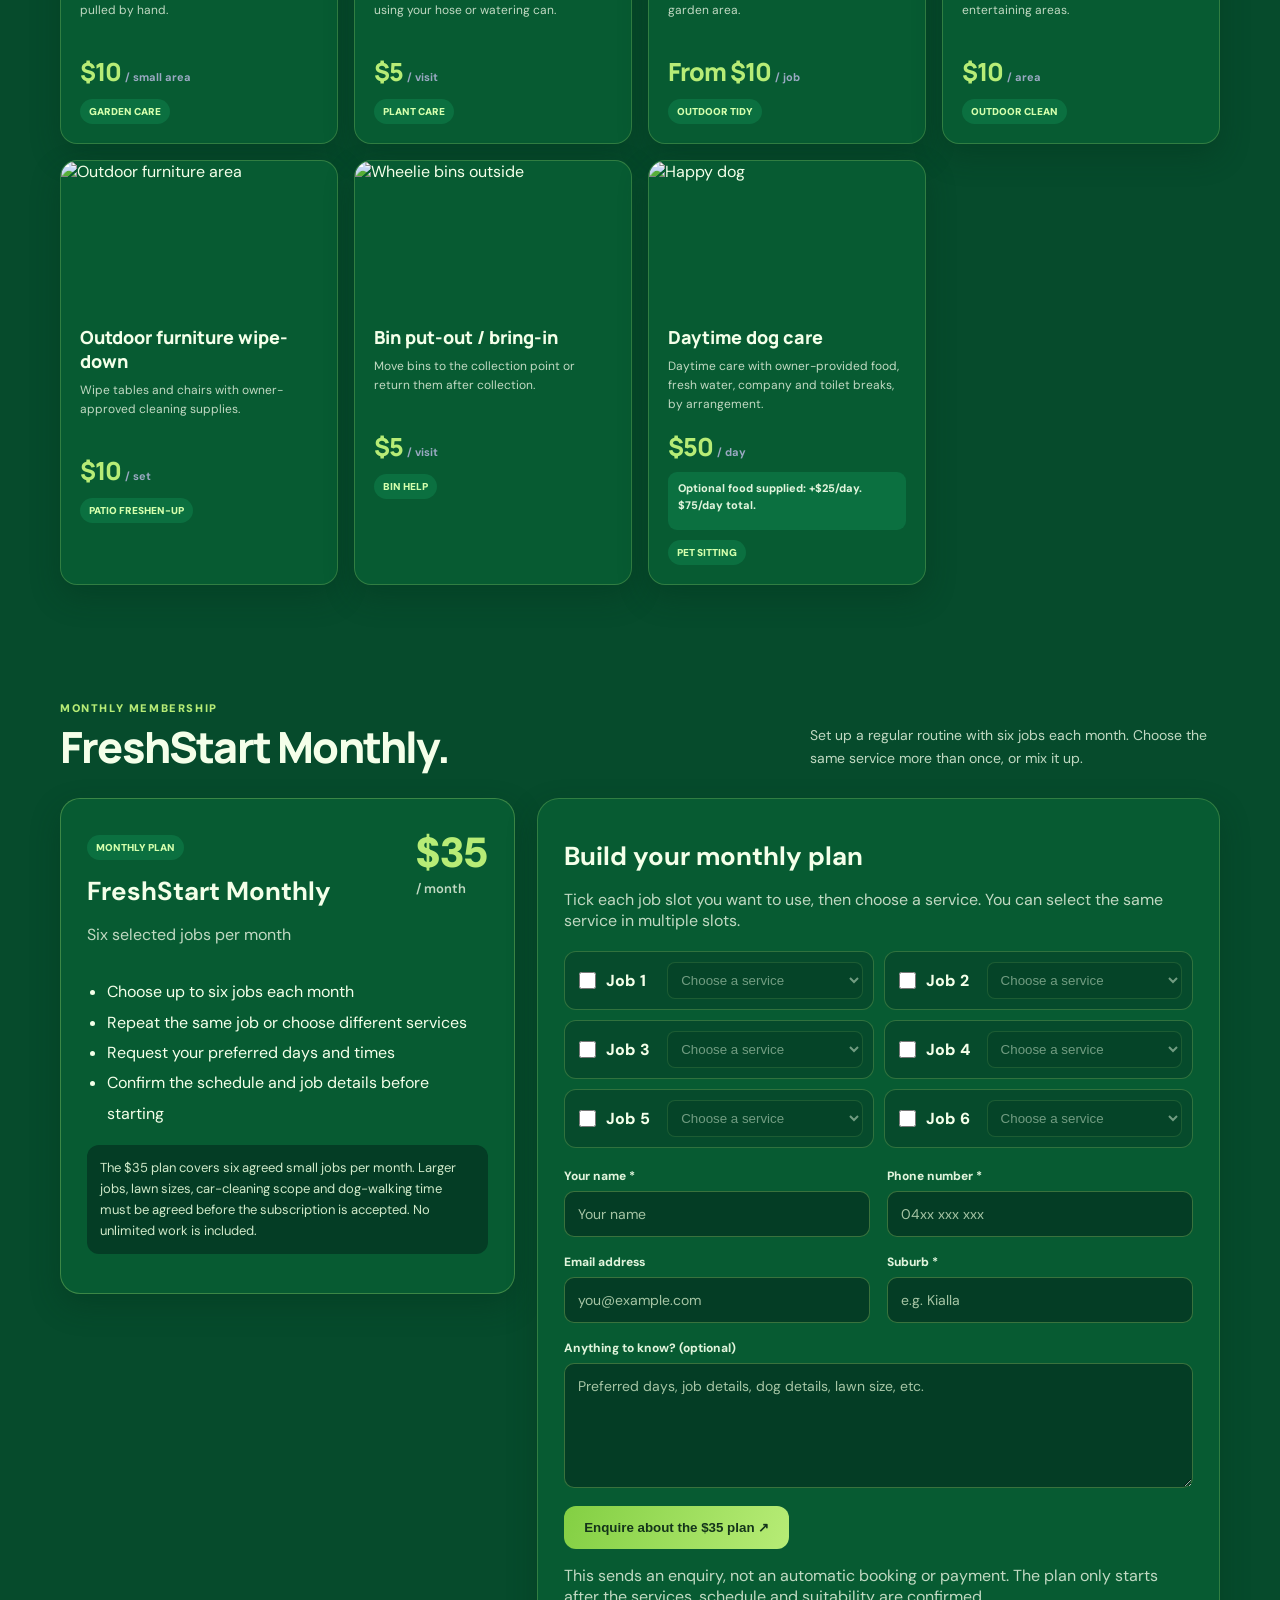
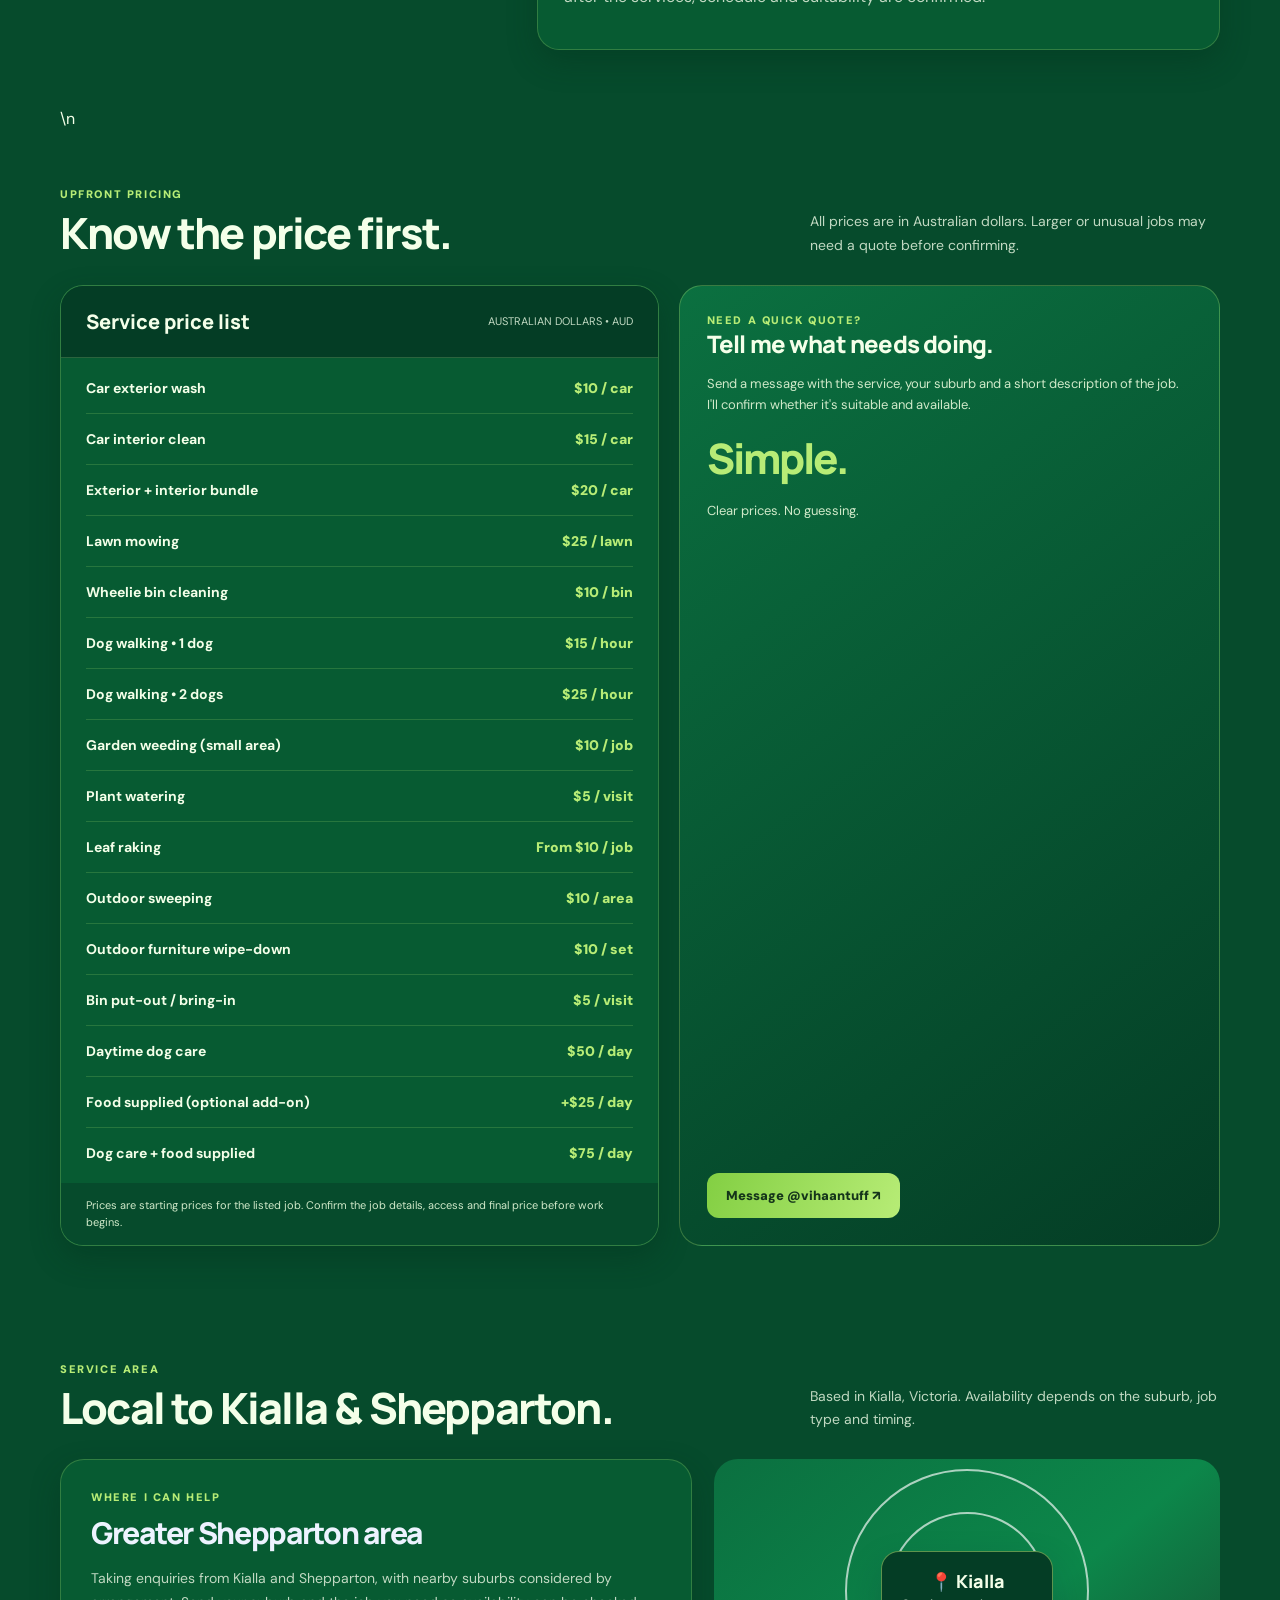
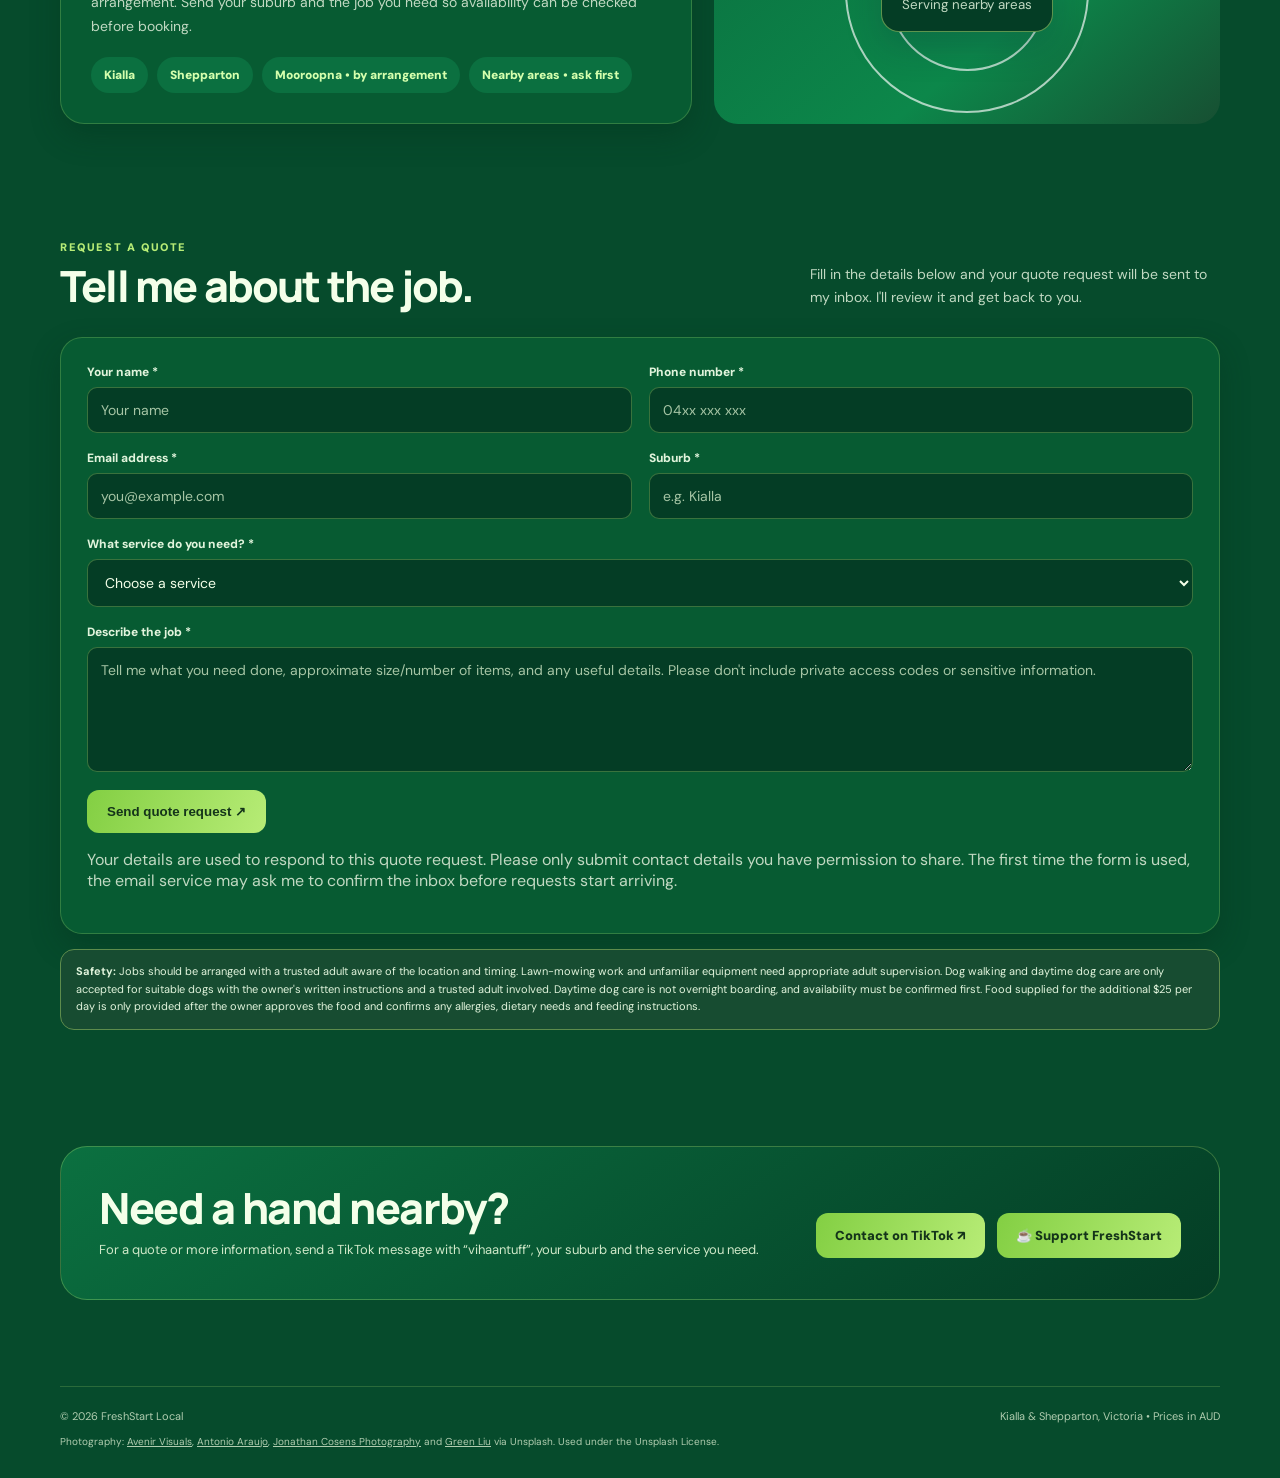
==== commit b1db5890: "Move FreshStart goal tracker to top and increase visibility" ====
--- a/local-services/index.html
+++ b/local-services/index.html
@@ -70,17 +70,31 @@
 @media(max-width:560px){.formgrid{grid-template-columns:1fr}.field.full{grid-column:auto}.quoteform{padding:18px}}
 /* FreshStart green homepage */:root{--lime:#83cf43;--line:rgba(183,236,150,.22)}html,body{background:#064b2c;color:#f4ffe9}header{background:rgba(4,55,31,.97);border-color:rgba(183,236,118,.22)}.brand{color:#f4ffe9}.brandmark{background:transparent;box-shadow:none;border-radius:0}.brand em{font-style:normal;color:#83cf43}.brand small{color:#b5d8b5}.navlinks{color:#e2f3dd}.navlinks a:hover{color:#b7ec76}.navcta{background:#83cf43;color:#12351b;border-radius:99px}.hero{padding:36px 20px;min-height:340px;grid-template-columns:1fr;background:linear-gradient(90deg,rgba(3,49,27,.97),rgba(3,49,27,.82)),url('https://images.unsplash.com/photo-1500382017468-9049fed747ef?auto=format&fit=crop&w=1800&q=85') center/cover}.hero>div:first-child{display:grid;grid-template-columns:280px 1fr;gap:36px;align-items:center}.brand-hero{display:flex;justify-content:center}.logo-large{width:min(100%,275px);filter:drop-shadow(0 15px 20px #001d0f88)}.logo-large svg{width:100%;height:auto}.hero-copy h1{font-size:clamp(45px,6vw,72px);letter-spacing:-3px;margin:16px 0 4px}.hero-copy h1 span{color:#83cf43}.hero-copy h2{font:italic 600 clamp(22px,3vw,34px) Manrope;margin:0 0 10px;color:#f2ffe9}.hero-copy .lead{color:#f0f9e9;max-width:580px}.hero-photo{display:none}.eyebrow{background:rgba(131,207,67,.16);color:#d8ffad;border:1px solid rgba(183,236,118,.3)}.dot{background:#83cf43;box-shadow:0 0 0 4px #83cf4333}.btn-dark{background:linear-gradient(110deg,#83cf43,#b7ec76);color:#14341a}.btn-white{background:rgba(4,61,37,.65);border:1px solid #b7ec7680;color:#f4ffe9}.smallnote{color:#c5dfc0}.trustbar{background:#043d25;border-block:1px solid rgba(183,236,118,.18)}.trustin b,.kicker{color:#b7ec76}section{padding:58px 0}.sectionhead h2{color:#f4ffe9}.sectionhead p{color:#c1d9c2}.service,.pricebox,.location-main,.quoteform{background:#075b32;border:1px solid rgba(183,236,118,.24);box-shadow:0 12px 30px #002d1850}.service{border-radius:17px}.food-addon{margin:8px 0 0!important;padding:8px 10px;background:#0b7040;border-radius:9px;color:#e1f4dc!important;font-size:11px!important;font-weight:800}.service img{height:145px}.servicebody h3{color:#f4ffe9}.servicebody p,.location-main p{color:#c1d9c2}.price{color:#b7ec76}.tag{background:#0b7040;color:#d5ffad}.pricehead{background:#043d25}.pricehead h3{color:#f4ffe9}.pricehead span{color:#c1d9c2}.pricelist{background:#075b32}.row{border-color:rgba(183,236,118,.18);color:#f4ffe9}.row span:last-child{color:#b7ec76}.pricehint{background:#064b2c;color:#d0e9c9}.quote-card,.contact{background:linear-gradient(145deg,#0b7040,#043d25);border:1px solid rgba(183,236,118,.3)}.quote-card h3,.contact h2{color:#f4ffe9}.quote-card p,.contact p{color:#d0e9c9}.quote-card .big{color:#b7ec76}.quote-card .btn,.contact .btn,.formsubmit{background:linear-gradient(110deg,#83cf43,#b7ec76);color:#14341a}.pill{background:#0b7040;color:#d5ffad}.mapcard{background:linear-gradient(140deg,#0b7040,#0c874a 60%,#174f32)}.map-pin{background:#043d25;border:1px solid #b7ec7680;color:#f4ffe9}.map-pin small{color:#c1d9c2}.field label{color:#e1f4dc}.field input,.field select,.field textarea{background:#043d25;border:1px solid rgba(183,236,118,.3);color:#f4ffe9}.field input::placeholder,.field textarea::placeholder{color:#a6c5a5}.formsubmit{border:0;border-radius:12px;padding:14px 20px;font-weight:900;cursor:pointer;margin-top:18px}.formhint{color:#c1d9c2}.note{background:#174c31;border-color:#5d8c4c;color:#e1f4dc}.foot{border-color:rgba(183,236,118,.2)}footer,.credits{color:#b1cdb0}@media(max-width:900px){.hero>div:first-child{grid-template-columns:220px 1fr;gap:20px}}@media(max-width:600px){.hero>div:first-child{grid-template-columns:1fr;text-align:center;gap:8px}.logo-large{width:165px}.hero-copy{padding:8px 0}.hero-copy h1{font-size:48px}.hero-copy .actions{justify-content:center}.navlinks{gap:10px}.navlinks a:nth-child(3){display:none}.service img{height:120px}}/* Monthly membership styles */.subscription-layout{display:grid;grid-template-columns:.8fr 1.2fr;gap:22px;align-items:start}.subscription-card{background:#075b32;border:1px solid rgba(183,236,118,.3);border-radius:20px;padding:26px;box-shadow:0 12px 30px #002d1850}.subscription-top{display:flex;justify-content:space-between;gap:16px;align-items:flex-start}.subscription-top h3,.subscription-form h3{font-size:26px;margin:14px 0 5px;color:#f4ffe9}.subscription-top p,.subscription-form>p{color:#c1d9c2}.subscription-price{font-size:42px;font-weight:900;color:#b7ec76;white-space:nowrap}.subscription-price small{display:block;font-size:13px;color:#c1d9c2;font-weight:600}.subscription-points{padding-left:20px;color:#f4ffe9;line-height:1.9}.subscription-note{padding:13px;border-radius:12px;background:#043d25;color:#d0e9c9;font-size:13px;line-height:1.6}.subscription-form{display:block}.subscription-slots{display:grid;grid-template-columns:1fr 1fr;gap:10px;margin:20px 0}.subscription-slot{display:flex;align-items:center;gap:10px;padding:10px;border:1px solid rgba(183,236,118,.24);border-radius:12px;background:#064b2c}.subscription-slot label{display:flex;align-items:center;gap:7px;min-width:82px;color:#f4ffe9;font-weight:800}.subscription-slot input{accent-color:#83cf43;width:17px;height:17px}.subscription-slot select{min-width:0;width:100%;padding:9px;background:#043d25;color:#f4ffe9;border:1px solid rgba(183,236,118,.3);border-radius:8px}.subscription-slot select:disabled{opacity:.45}.subscription-form .field textarea{width:100%;resize:vertical}@media(max-width:800px){.subscription-layout{grid-template-columns:1fr}}@media(max-width:540px){.subscription-slots{grid-template-columns:1fr}.subscription-top{flex-wrap:wrap}}
 /* Goal progress card */.goal-section{padding:28px 0 12px}.goal-card{display:grid;grid-template-columns:1fr 1fr;gap:28px;align-items:center;background:linear-gradient(135deg,#075b32,#043d25);border:1px solid rgba(183,236,118,.35);border-radius:22px;padding:26px 30px;box-shadow:0 14px 32px #002d1840}.goal-card h2{font:800 clamp(24px,3vw,34px)/1.1 Manrope;color:#f4ffe9;margin:9px 0}.goal-card p{color:#d0e9c9;font-size:13px;line-height:1.6;margin:0}.goal-amount{display:flex;align-items:baseline;gap:10px;margin-bottom:13px}.goal-amount strong{font:900 38px Manrope;color:#b7ec76}.goal-amount span,.goal-remaining{font-size:12px;color:#d0e9c9;font-weight:700}.goal-track{height:14px;border-radius:99px;background:#02351f;overflow:hidden;border:1px solid #b7ec7650}.goal-fill{height:100%;width:0;background:linear-gradient(90deg,#83cf43,#c3f58b);border-radius:99px;transition:width .3s}.goal-remaining{margin-top:9px}.goal-coffee{display:inline-flex;margin-top:17px;padding:11px 15px;border-radius:99px;background:#b7ec76;color:#14341a;font-size:12px;font-weight:900}.goal-coffee:hover{background:#d2ff9b}@media(max-width:700px){.goal-card{grid-template-columns:1fr;padding:22px}.navlinks{display:none}.navcta{font-size:10px}}
+
+/* Make the goal tracker unmistakable and visible immediately below navigation */
+.goal-section{padding:22px 0 26px!important;background:#e6f6dc}
+.goal-card{max-width:1160px;margin:0 auto;background:#073d25!important;border:3px solid #b7ec76!important;box-shadow:0 12px 34px #001d1080!important;grid-template-columns:1fr 1.1fr!important}
+.goal-card h2{font-size:clamp(27px,3.5vw,40px)!important}
+.goal-progress{background:#0b7040;border:1px solid #b7ec76;border-radius:16px;padding:20px}
+.goal-amount strong{font-size:46px!important}
+.goal-track{height:22px!important;background:#f4ffe9!important;border:2px solid #b7ec76!important}
+.goal-fill{min-width:0;height:100%;background:#83cf43!important;box-shadow:inset 0 0 0 1px #4d8e22}
+.goal-remaining{font-size:14px!important;font-weight:900!important;color:#fff!important}
+.goal-coffee{font-size:13px!important;padding:13px 18px!important}
+@media(max-width:700px){.goal-section{padding:14px 0 20px!important}.goal-card{grid-template-columns:1fr!important;padding:20px!important}.goal-progress{padding:16px}}
+
 </style>
 </head>
 <body>
-<header><div class="wrap"><nav><a class="brand" href="#top"><span class="brandmark"><svg viewBox="0 0 100 100" aria-hidden="true"><path d="M50 5 95 88H5Z" fill="#83cf43"/><g fill="#102b18"><circle cx="37" cy="38" r="3"/><circle cx="44" cy="33" r="3"/><circle cx="51" cy="38" r="3"/><circle cx="44" cy="44" r="4"/></g><path d="M25 68h42l-4-10H34zM35 58l10-14h15l8 14" fill="none" stroke="#101b13" stroke-width="4" stroke-linecap="round"/><text x="50" y="82" font-size="9" text-anchor="middle" font-weight="900" fill="#fff">FRESH</text></svg></span><span>FRESHSTART <em>LOCAL</em><small>KIALLA • SHEPPARTON</small></span></a><div class="navlinks"><a href="#services">Services</a><a href="#prices">Prices</a><a href="#monthly">Monthly plan</a><a href="#location">Location</a><a href="#quote">Get a quote</a></div><a class="navcta" href="https://buymeacoffee.com/vihaansaini" target="_blank" rel="noopener">☕ Buy me a coffee</a></nav></div></header>
+<header><div class="wrap"><nav><a class="brand" href="#top"><span class="brandmark"><svg viewBox="0 0 100 100" aria-hidden="true"><path d="M50 5 95 88H5Z" fill="#83cf43"/><g fill="#102b18"><circle cx="37" cy="38" r="3"/><circle cx="44" cy="33" r="3"/><circle cx="51" cy="38" r="3"/><circle cx="44" cy="44" r="4"/></g><path d="M25 68h42l-4-10H34zM35 58l10-14h15l8 14" fill="none" stroke="#101b13" stroke-width="4" stroke-linecap="round"/><text x="50" y="82" font-size="9" text-anchor="middle" font-weight="900" fill="#fff">FRESH</text></svg></span><span>FRESHSTART <em>LOCAL</em><small>KIALLA • SHEPPARTON</small></span></a><div class="navlinks"><a href="#services">Services</a><a href="#prices">Prices</a><a href="#monthly">Monthly plan</a><a href="#location">Location</a><a href="#quote">Get a quote</a><a href="#goal">Goal</a></div><a class="navcta" href="https://buymeacoffee.com/vihaansaini" target="_blank" rel="noopener">☕ Buy me a coffee</a></nav></div></header>
+<section class="goal-section" id="goal"><div class="wrap"><div class="goal-card"><div><div class="kicker">THE BIRTHDAY GOAL</div><h2>Help FreshStart reach $300.</h2><p>Every local job gets me closer to my goal. Thanks for supporting a new local business!</p></div><div class="goal-progress"><div class="goal-amount"><strong id="goal-earned">$0</strong><span>of $300 goal</span></div><div class="goal-track" role="progressbar" aria-label="Progress towards $300 goal" aria-valuemin="0" aria-valuemax="300" aria-valuenow="0"><div class="goal-fill" id="goal-fill"></div></div><div class="goal-remaining" id="goal-remaining">$300 to go · 0% complete</div><a class="goal-coffee" href="https://buymeacoffee.com/vihaansaini" target="_blank" rel="noopener">☕ Support FreshStart on Buy Me a Coffee ↗</a></div></div></div></section>
 <main id="top">
 <div class="wrap"><section class="hero">
 <div><div class="brand-hero"><div class="logo-large"><svg viewBox="0 0 400 400" role="img" aria-label="FreshStart Local lawn care logo"><path d="M200 18 386 350Q394 368 374 368H26Q6 368 14 350Z" fill="#83cf43"/><g fill="#101b13"><g transform="translate(145 115)"><ellipse rx="8" ry="11"/><circle cx="-12" cy="-10" r="5"/><circle cy="-16" r="5"/><circle cx="12" cy="-10" r="5"/></g><g transform="translate(205 85)"><ellipse rx="8" ry="11"/><circle cx="-12" cy="-10" r="5"/><circle cy="-16" r="5"/><circle cx="12" cy="-10" r="5"/></g><g transform="translate(265 125)"><ellipse rx="8" ry="11"/><circle cx="-12" cy="-10" r="5"/><circle cy="-16" r="5"/><circle cx="12" cy="-10" r="5"/></g></g><g stroke="#101b13" stroke-width="9" stroke-linecap="round" stroke-linejoin="round"><path d="M93 265h198l-15-32H125z" fill="#21a84b"/><path d="m132 233 36-68h83l34 68" fill="none"/><path d="M165 165h82l17 42h-119z" fill="#2ac456"/><path d="M270 233 300 150" fill="none"/><circle cx="126" cy="270" r="24" fill="#555"/><circle cx="272" cy="270" r="24" fill="#555"/></g><text x="200" y="330" font-size="35" font-weight="900" text-anchor="middle" fill="#f3ffe8">FRESHSTART</text></svg></div></div><div class="hero-copy"><div class="eyebrow"><span class="dot"></span> LOCAL HELP • GREATER SHEPPARTON</div><h1>FreshStart <span>Local</span></h1><h2>Reliable. Affordable. Local.</h2><p class="lead">From lawn care to car cleaning, FreshStart Local has you covered in Kialla, Shepparton and Mooroopna.</p><div class="actions"><a class="btn btn-dark" href="#quote">Get a Quote&nbsp; ›</a><a class="btn btn-white" href="#services">Our Services</a></div></div></div>
 <div class="hero-photo"><img src="https://images.unsplash.com/photo-1769641156620-48f014424c4f?auto=format&fit=crop&w=1500&q=85" alt="Car being washed with cleaning foam"><span class="hero-chip">LOCAL • RELIABLE • FAIR PRICES</span><div class="hero-label"><strong>Get the little jobs sorted.</strong><p>Car care, garden help, clean bins and dog walking.</p></div></div>
 </section></div>
 <div class="trustbar"><div class="wrap trustin"><span>📍 <b>Kialla</b> & Shepparton</span><span>💲 Clear upfront pricing</span><span>💬 Easy enquiries</span><span>🌱 Local jobs, practical help</span></div></div>
-<section class="goal-section" id="goal"><div class="wrap"><div class="goal-card"><div><div class="kicker">THE BIRTHDAY GOAL</div><h2>Help FreshStart reach $300.</h2><p>Every local job gets me closer to my goal. Thanks for supporting a new local business!</p></div><div class="goal-progress"><div class="goal-amount"><strong id="goal-earned">$0</strong><span>of $300 goal</span></div><div class="goal-track" role="progressbar" aria-label="Progress towards $300 goal" aria-valuemin="0" aria-valuemax="300" aria-valuenow="0"><div class="goal-fill" id="goal-fill"></div></div><div class="goal-remaining" id="goal-remaining">$300 to go · 0% complete</div><a class="goal-coffee" href="https://buymeacoffee.com/vihaansaini" target="_blank" rel="noopener">☕ Support FreshStart on Buy Me a Coffee ↗</a></div></div></div></section>
+
 <div class="wrap">
 <section id="services"><div class="sectionhead"><div><div class="kicker">WHAT I OFFER</div><h2>Local services, simple prices.</h2></div><p>Choose the service you need. Ask about the job and location first so the price and timing can be confirmed.</p></div>
 <div class="servicegrid">
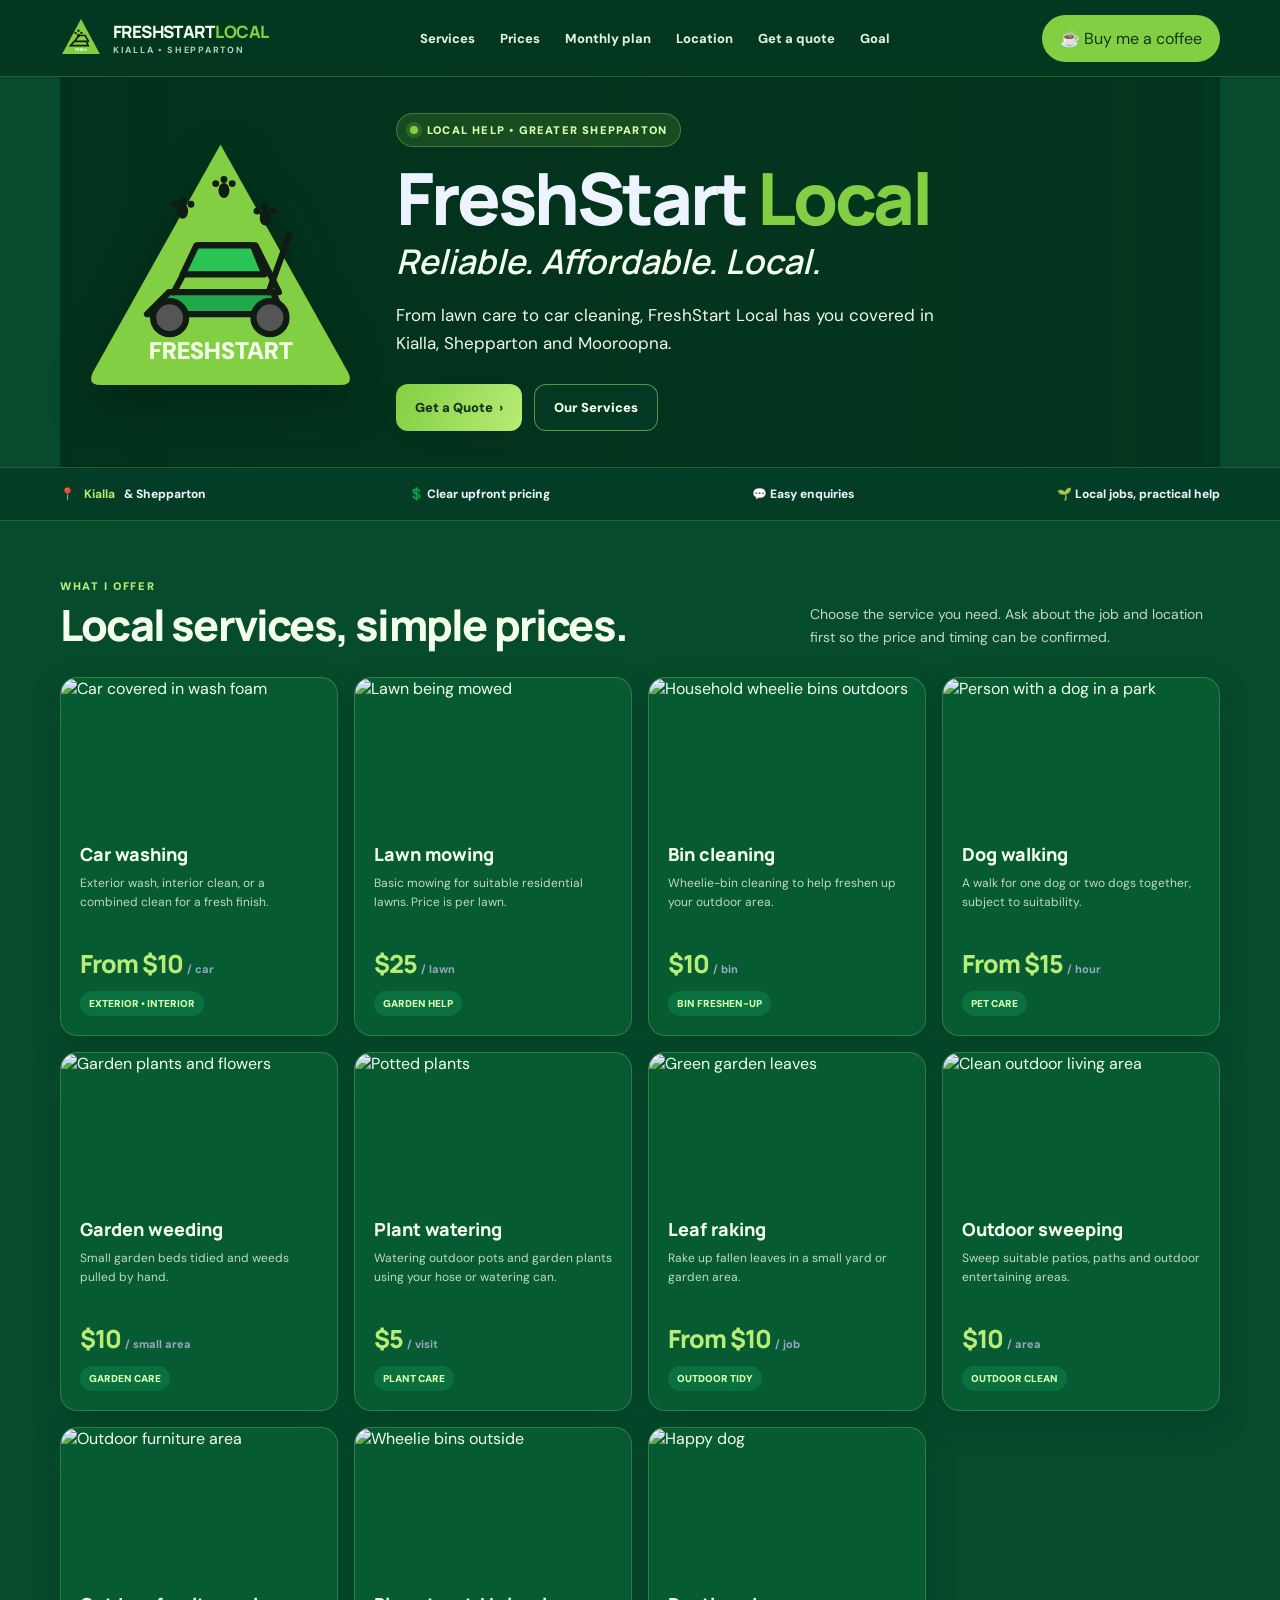
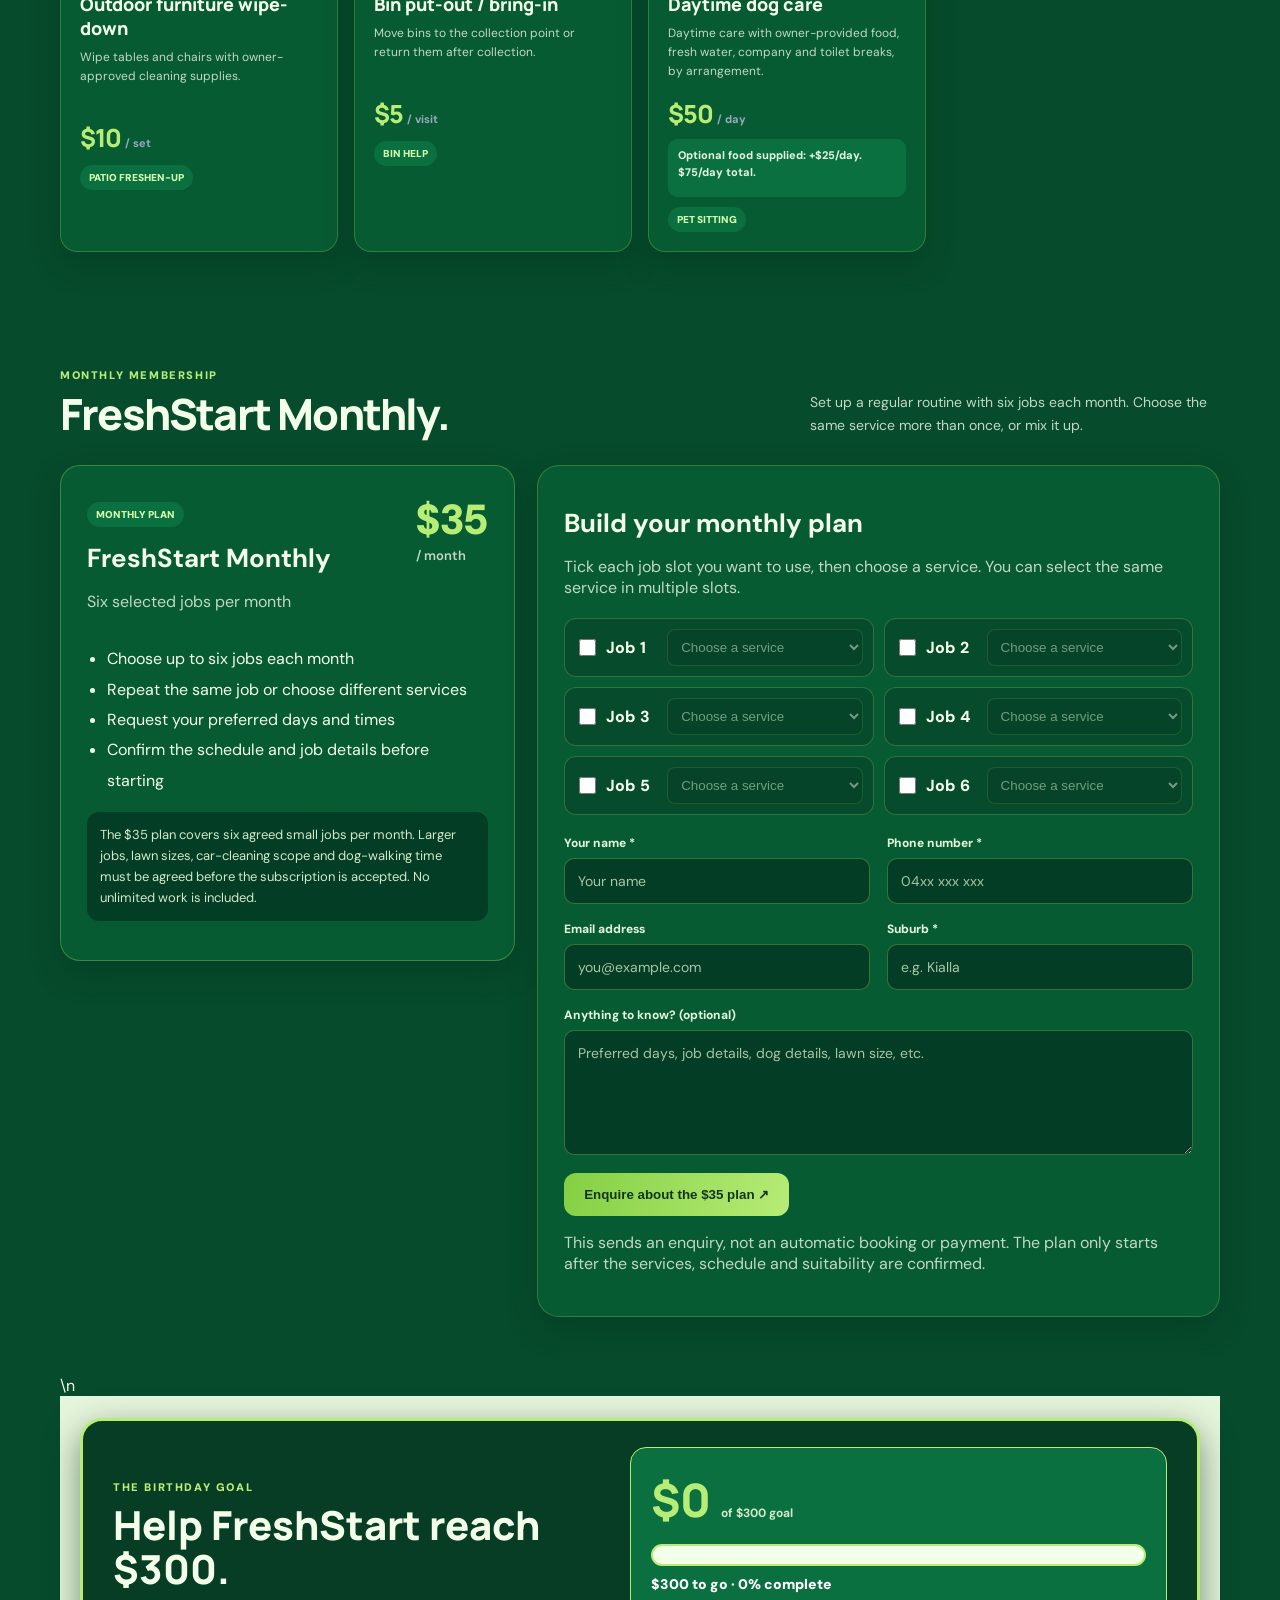
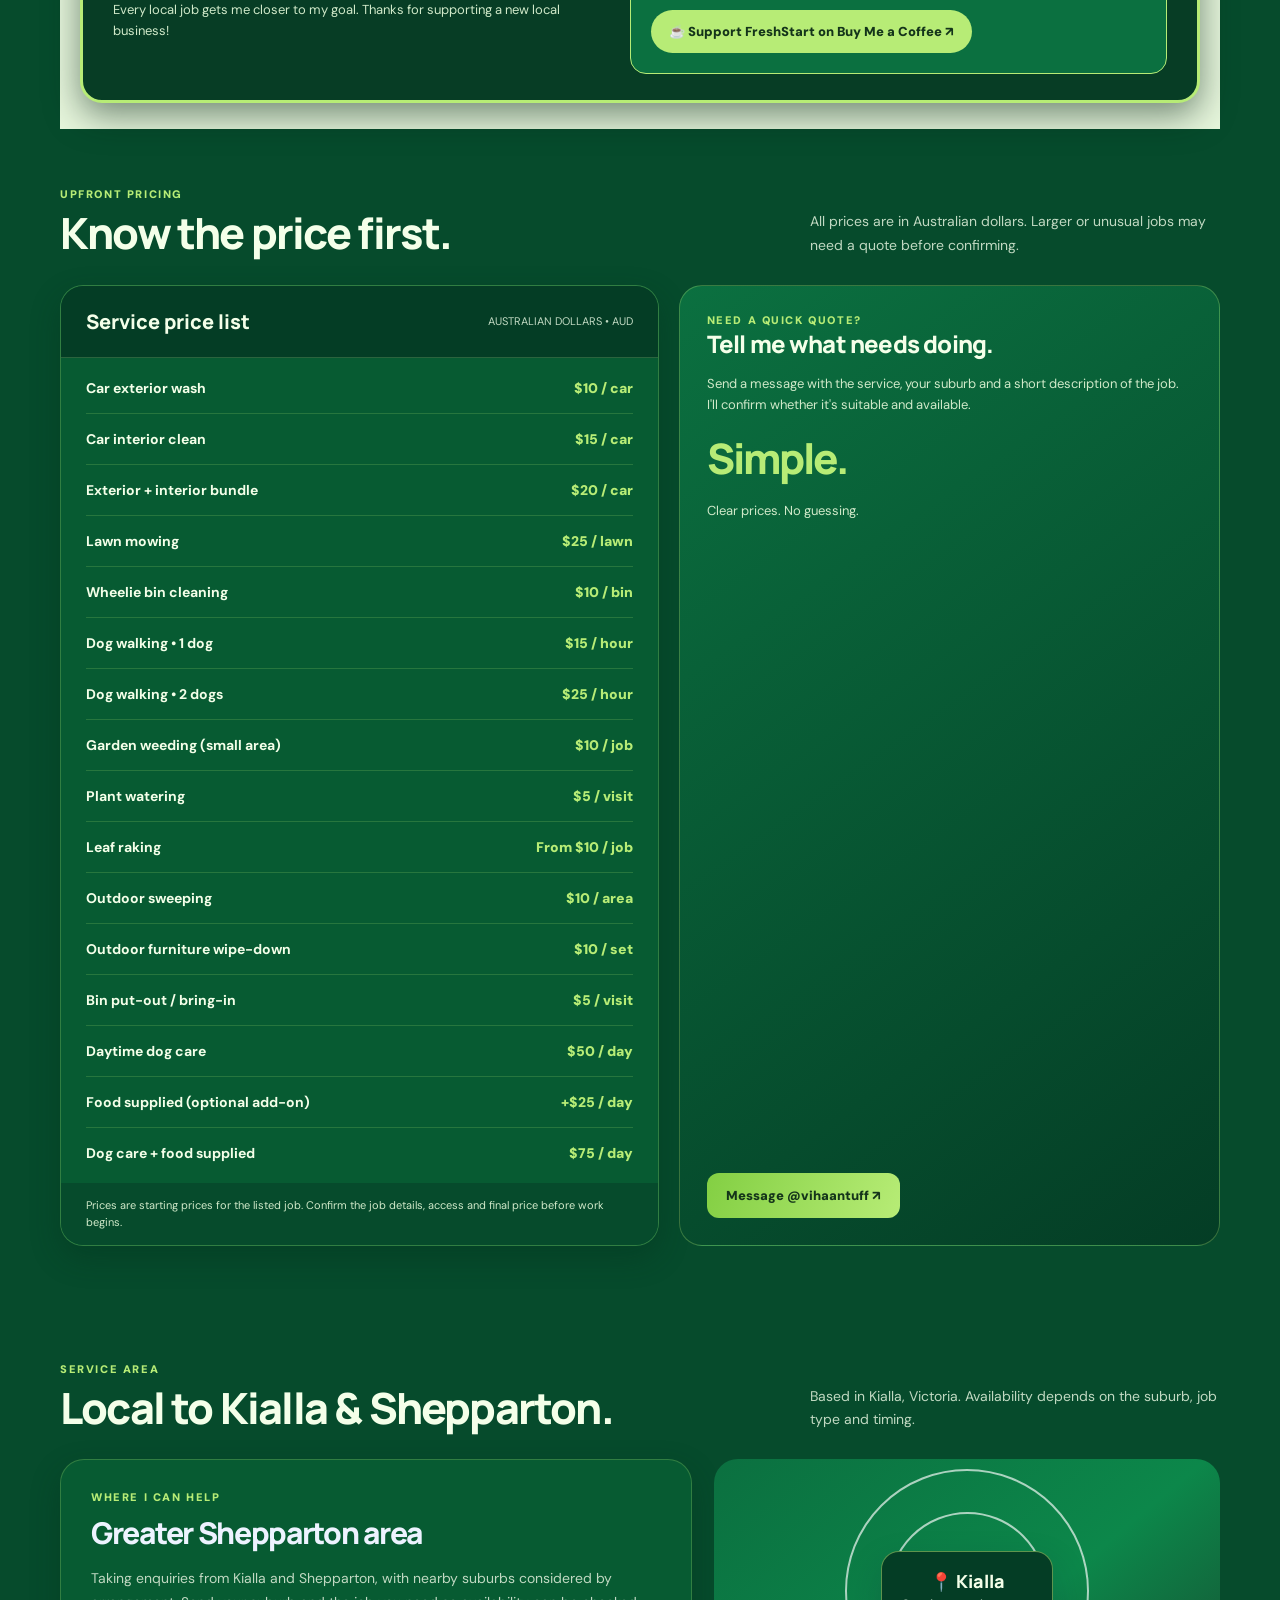
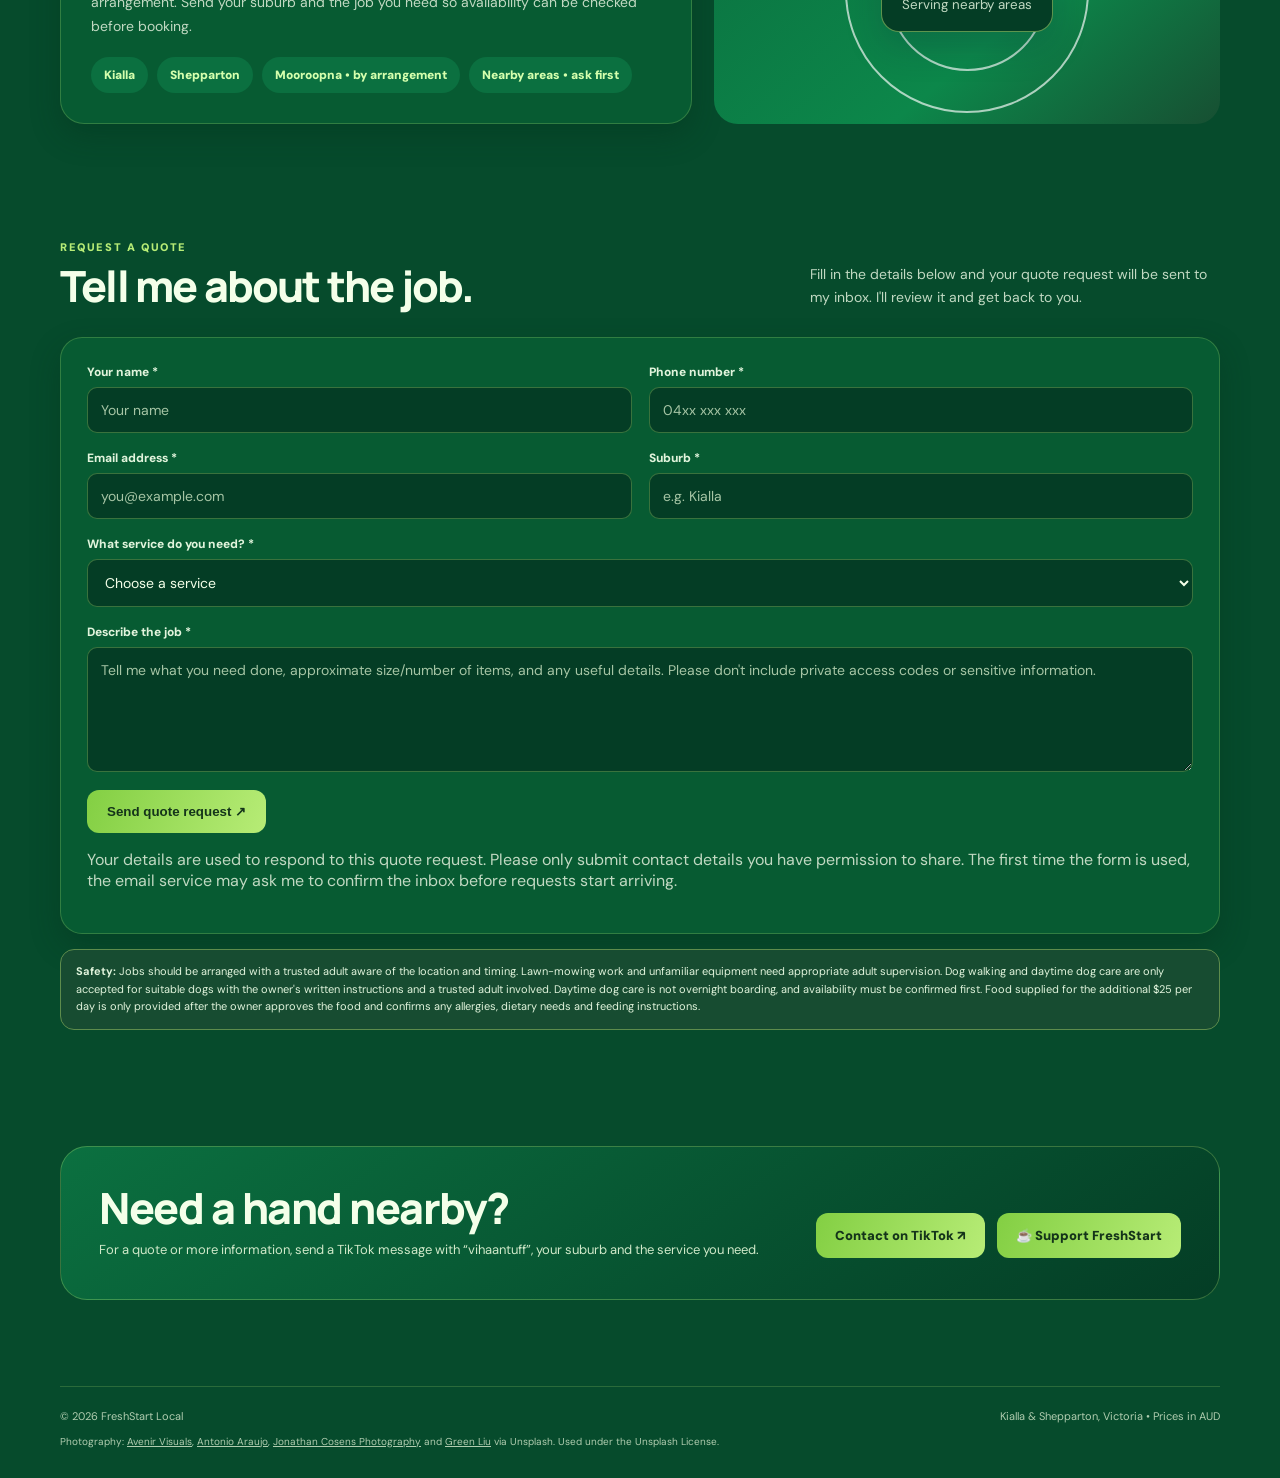
==== commit b97740e9: "Move goal tracker to middle of FreshStart page" ====
--- a/local-services/index.html
+++ b/local-services/index.html
@@ -87,7 +87,7 @@
 </head>
 <body>
 <header><div class="wrap"><nav><a class="brand" href="#top"><span class="brandmark"><svg viewBox="0 0 100 100" aria-hidden="true"><path d="M50 5 95 88H5Z" fill="#83cf43"/><g fill="#102b18"><circle cx="37" cy="38" r="3"/><circle cx="44" cy="33" r="3"/><circle cx="51" cy="38" r="3"/><circle cx="44" cy="44" r="4"/></g><path d="M25 68h42l-4-10H34zM35 58l10-14h15l8 14" fill="none" stroke="#101b13" stroke-width="4" stroke-linecap="round"/><text x="50" y="82" font-size="9" text-anchor="middle" font-weight="900" fill="#fff">FRESH</text></svg></span><span>FRESHSTART <em>LOCAL</em><small>KIALLA • SHEPPARTON</small></span></a><div class="navlinks"><a href="#services">Services</a><a href="#prices">Prices</a><a href="#monthly">Monthly plan</a><a href="#location">Location</a><a href="#quote">Get a quote</a><a href="#goal">Goal</a></div><a class="navcta" href="https://buymeacoffee.com/vihaansaini" target="_blank" rel="noopener">☕ Buy me a coffee</a></nav></div></header>
-<section class="goal-section" id="goal"><div class="wrap"><div class="goal-card"><div><div class="kicker">THE BIRTHDAY GOAL</div><h2>Help FreshStart reach $300.</h2><p>Every local job gets me closer to my goal. Thanks for supporting a new local business!</p></div><div class="goal-progress"><div class="goal-amount"><strong id="goal-earned">$0</strong><span>of $300 goal</span></div><div class="goal-track" role="progressbar" aria-label="Progress towards $300 goal" aria-valuemin="0" aria-valuemax="300" aria-valuenow="0"><div class="goal-fill" id="goal-fill"></div></div><div class="goal-remaining" id="goal-remaining">$300 to go · 0% complete</div><a class="goal-coffee" href="https://buymeacoffee.com/vihaansaini" target="_blank" rel="noopener">☕ Support FreshStart on Buy Me a Coffee ↗</a></div></div></div></section>
+
 <main id="top">
 <div class="wrap"><section class="hero">
 <div><div class="brand-hero"><div class="logo-large"><svg viewBox="0 0 400 400" role="img" aria-label="FreshStart Local lawn care logo"><path d="M200 18 386 350Q394 368 374 368H26Q6 368 14 350Z" fill="#83cf43"/><g fill="#101b13"><g transform="translate(145 115)"><ellipse rx="8" ry="11"/><circle cx="-12" cy="-10" r="5"/><circle cy="-16" r="5"/><circle cx="12" cy="-10" r="5"/></g><g transform="translate(205 85)"><ellipse rx="8" ry="11"/><circle cx="-12" cy="-10" r="5"/><circle cy="-16" r="5"/><circle cx="12" cy="-10" r="5"/></g><g transform="translate(265 125)"><ellipse rx="8" ry="11"/><circle cx="-12" cy="-10" r="5"/><circle cy="-16" r="5"/><circle cx="12" cy="-10" r="5"/></g></g><g stroke="#101b13" stroke-width="9" stroke-linecap="round" stroke-linejoin="round"><path d="M93 265h198l-15-32H125z" fill="#21a84b"/><path d="m132 233 36-68h83l34 68" fill="none"/><path d="M165 165h82l17 42h-119z" fill="#2ac456"/><path d="M270 233 300 150" fill="none"/><circle cx="126" cy="270" r="24" fill="#555"/><circle cx="272" cy="270" r="24" fill="#555"/></g><text x="200" y="330" font-size="35" font-weight="900" text-anchor="middle" fill="#f3ffe8">FRESHSTART</text></svg></div></div><div class="hero-copy"><div class="eyebrow"><span class="dot"></span> LOCAL HELP • GREATER SHEPPARTON</div><h1>FreshStart <span>Local</span></h1><h2>Reliable. Affordable. Local.</h2><p class="lead">From lawn care to car cleaning, FreshStart Local has you covered in Kialla, Shepparton and Mooroopna.</p><div class="actions"><a class="btn btn-dark" href="#quote">Get a Quote&nbsp; ›</a><a class="btn btn-white" href="#services">Our Services</a></div></div></div>
@@ -120,7 +120,8 @@
 </div>
 <div class="formgrid"><div class="field"><label for="mname">Your name *</label><input id="mname" name="Name" required maxlength="80" placeholder="Your name"></div><div class="field"><label for="mphone">Phone number *</label><input id="mphone" name="Phone number" type="tel" required maxlength="30" placeholder="04xx xxx xxx"></div><div class="field"><label for="memail">Email address</label><input id="memail" name="Email" type="email" maxlength="120" placeholder="you@example.com"></div><div class="field"><label for="msuburb">Suburb *</label><input id="msuburb" name="Suburb" required maxlength="80" placeholder="e.g. Kialla"></div><div class="field full"><label for="mnotes">Anything to know? (optional)</label><textarea id="mnotes" name="Notes" rows="3" maxlength="500" placeholder="Preferred days, job details, dog details, lawn size, etc."></textarea></div></div>
 <button class="formsubmit" type="submit">Enquire about the $35 plan ↗</button><p class="formhint">This sends an enquiry, not an automatic booking or payment. The plan only starts after the services, schedule and suitability are confirmed.</p>
-</form></div></section>\n<section id="prices"><div class="sectionhead"><div><div class="kicker">UPFRONT PRICING</div><h2>Know the price first.</h2></div><p>All prices are in Australian dollars. Larger or unusual jobs may need a quote before confirming.</p></div>
+</form></div></section>\n<section class="goal-section" id="goal"><div class="wrap"><div class="goal-card"><div><div class="kicker">THE BIRTHDAY GOAL</div><h2>Help FreshStart reach $300.</h2><p>Every local job gets me closer to my goal. Thanks for supporting a new local business!</p></div><div class="goal-progress"><div class="goal-amount"><strong id="goal-earned">$0</strong><span>of $300 goal</span></div><div class="goal-track" role="progressbar" aria-label="Progress towards $300 goal" aria-valuemin="0" aria-valuemax="300" aria-valuenow="0"><div class="goal-fill" id="goal-fill"></div></div><div class="goal-remaining" id="goal-remaining">$300 to go · 0% complete</div><a class="goal-coffee" href="https://buymeacoffee.com/vihaansaini" target="_blank" rel="noopener">☕ Support FreshStart on Buy Me a Coffee ↗</a></div></div></div></section>
+<section id="prices"><div class="sectionhead"><div><div class="kicker">UPFRONT PRICING</div><h2>Know the price first.</h2></div><p>All prices are in Australian dollars. Larger or unusual jobs may need a quote before confirming.</p></div>
 <div class="pricing-layout"><div class="pricebox"><div class="pricehead"><h3>Service price list</h3><span>AUSTRALIAN DOLLARS • AUD</span></div><div class="pricelist">
 <div class="row"><span>Car exterior wash</span><span>$10 / car</span></div><div class="row"><span>Car interior clean</span><span>$15 / car</span></div><div class="row"><span>Exterior + interior bundle</span><span>$20 / car</span></div><div class="row"><span>Lawn mowing</span><span>$25 / lawn</span></div><div class="row"><span>Wheelie bin cleaning</span><span>$10 / bin</span></div><div class="row"><span>Dog walking • 1 dog</span><span>$15 / hour</span></div><div class="row"><span>Dog walking • 2 dogs</span><span>$25 / hour</span></div><div class="row"><span>Garden weeding (small area)</span><span>$10 / job</span></div><div class="row"><span>Plant watering</span><span>$5 / visit</span></div><div class="row"><span>Leaf raking</span><span>From $10 / job</span></div><div class="row"><span>Outdoor sweeping</span><span>$10 / area</span></div><div class="row"><span>Outdoor furniture wipe-down</span><span>$10 / set</span></div><div class="row"><span>Bin put-out / bring-in</span><span>$5 / visit</span></div><div class="row"><span>Daytime dog care</span><span>$50 / day</span></div><div class="row"><span>Food supplied (optional add-on)</span><span>+$25 / day</span></div><div class="row"><span>Dog care + food supplied</span><span>$75 / day</span></div>
 </div><div class="pricehint">Prices are starting prices for the listed job. Confirm the job details, access and final price before work begins.</div></div>
